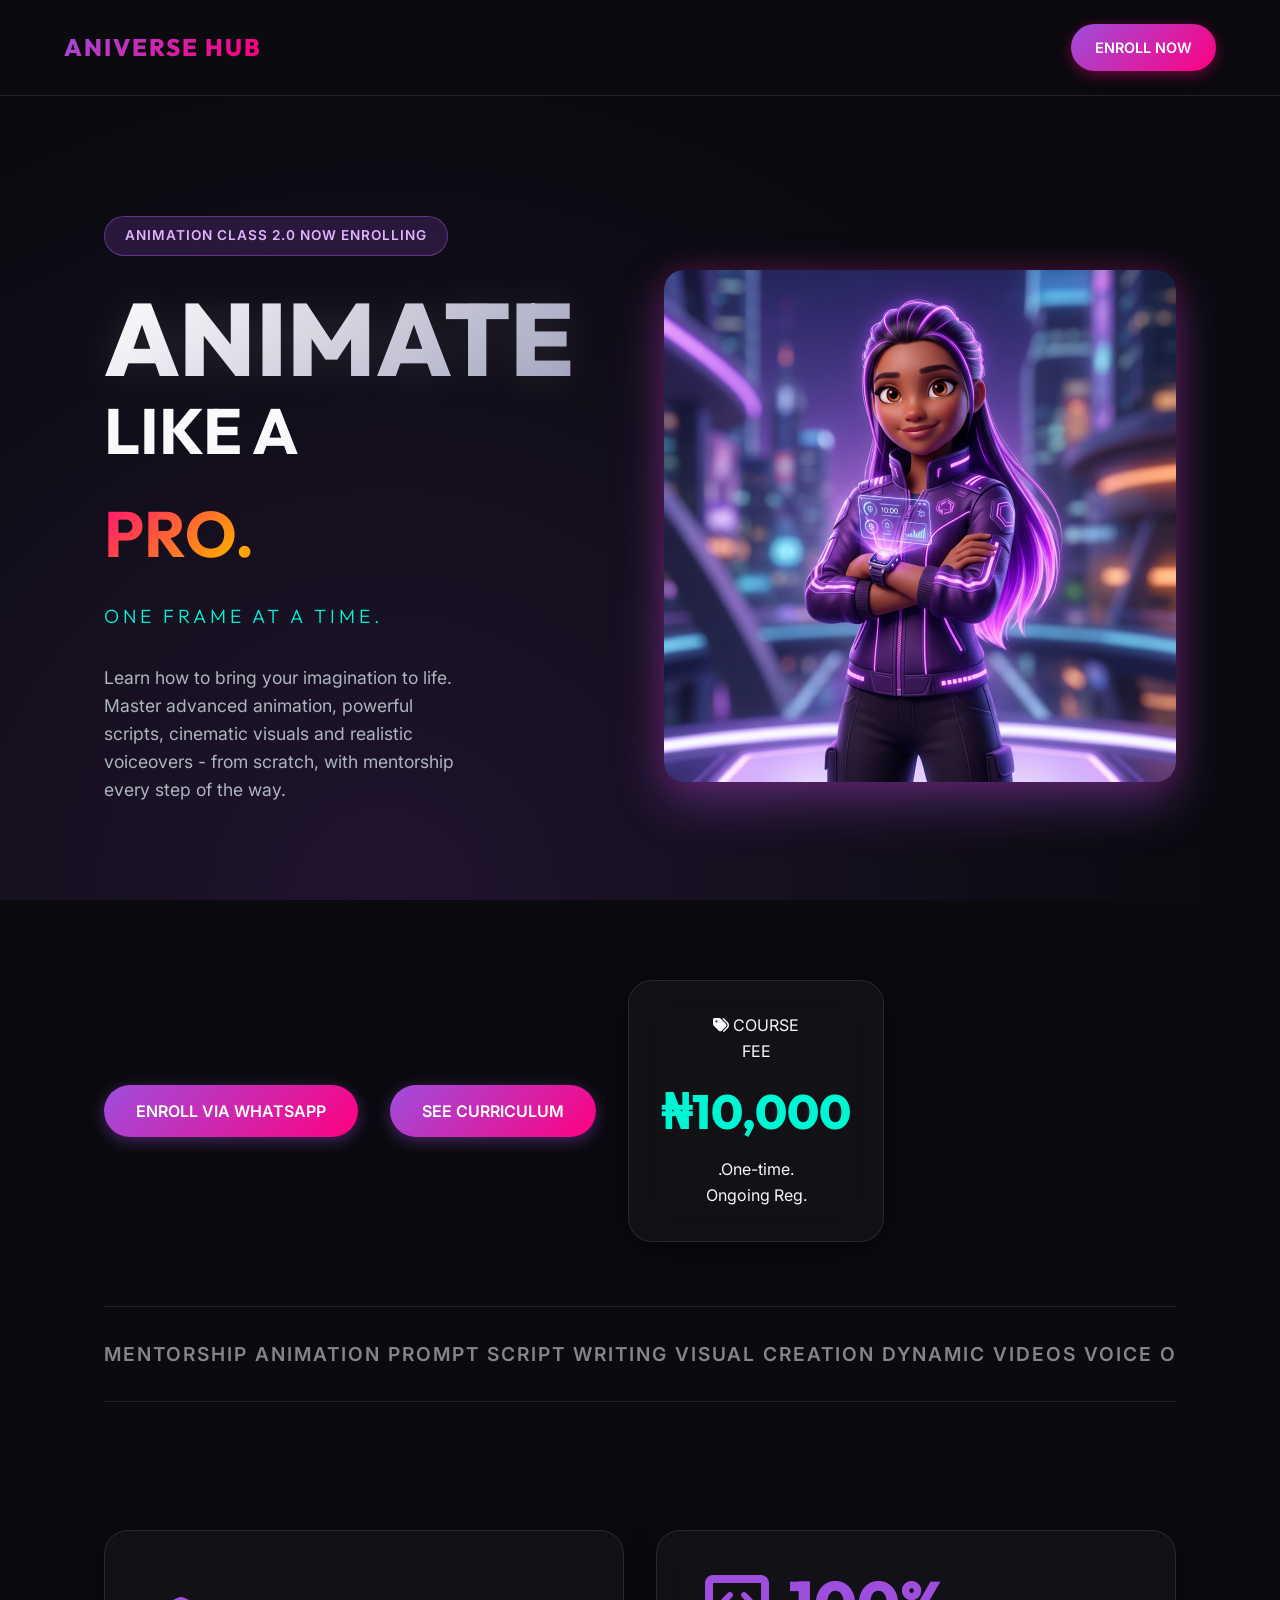
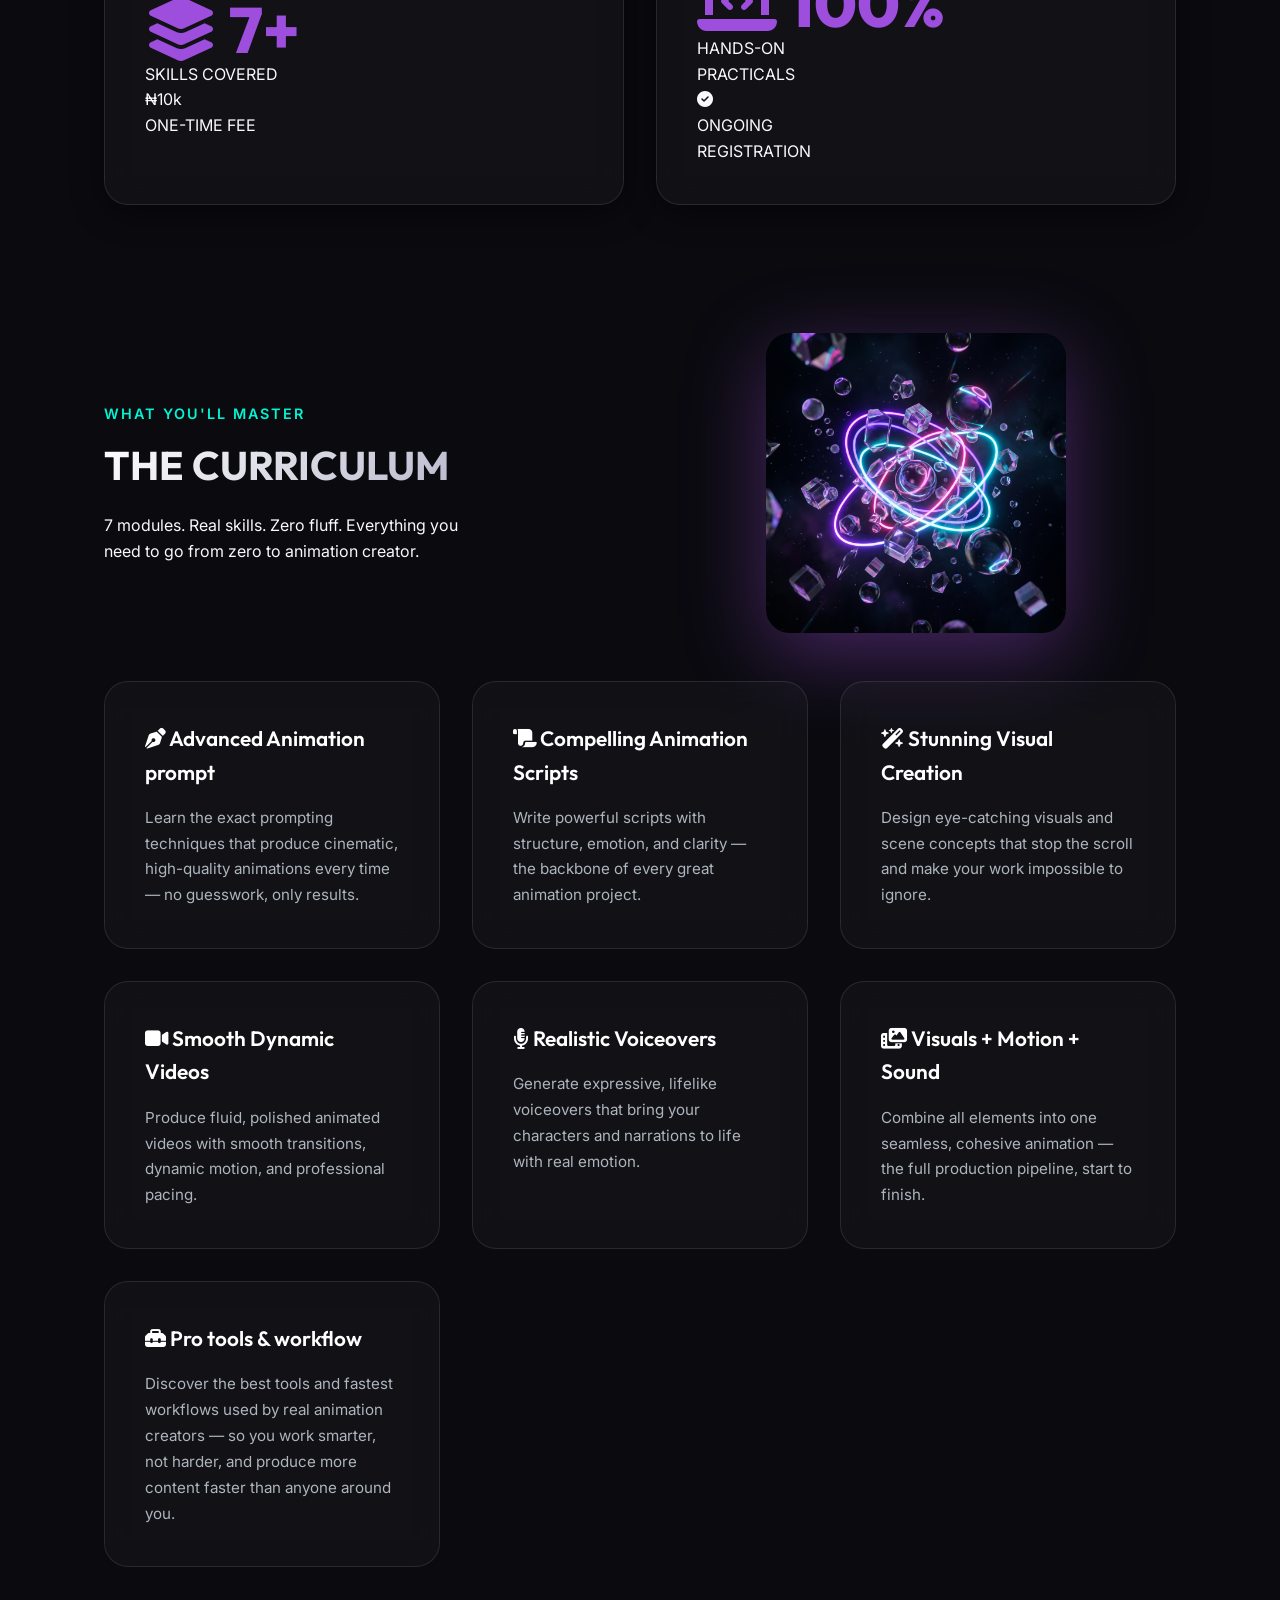
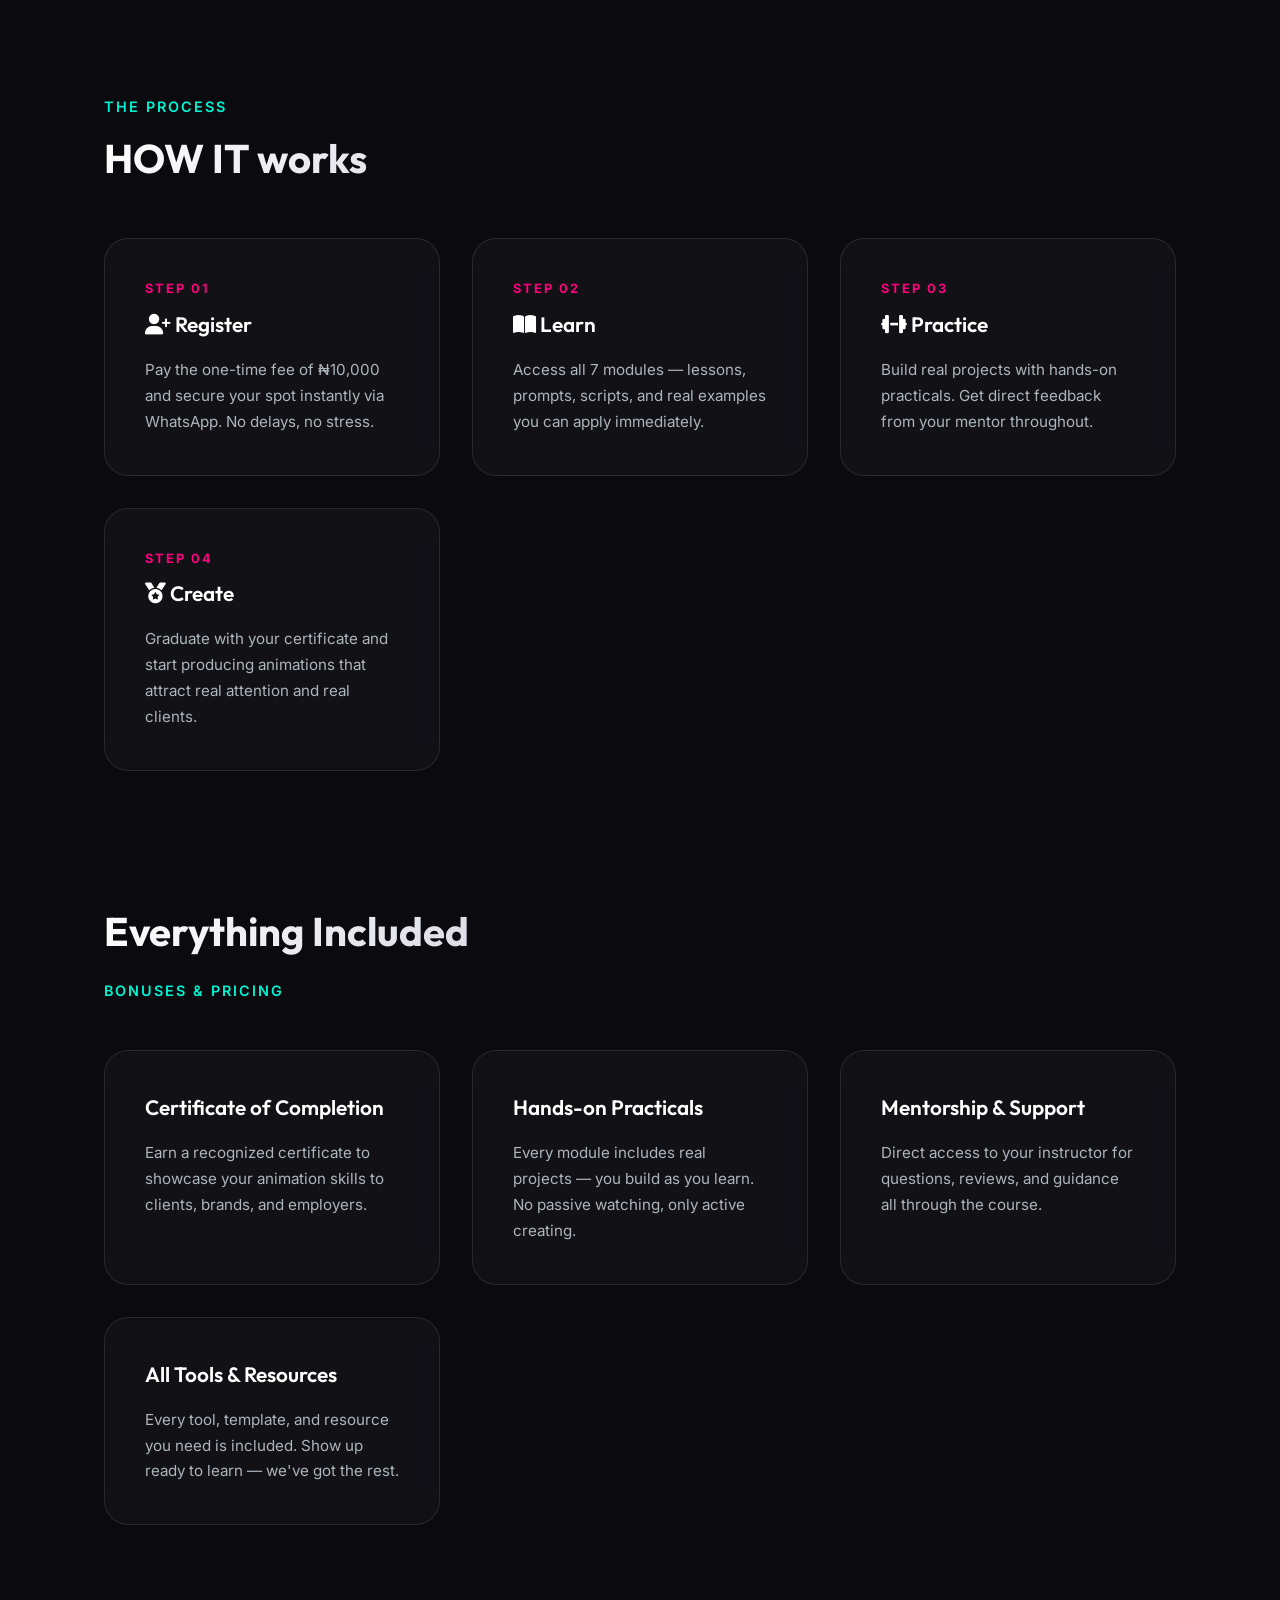
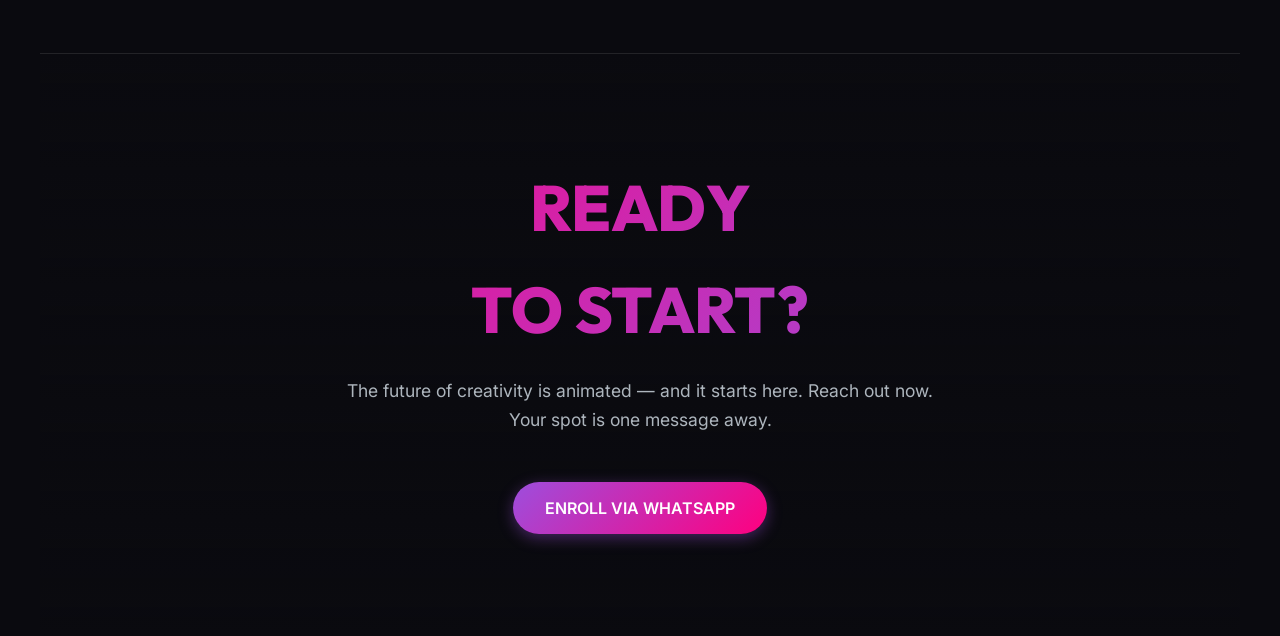
==== index.html @ c6c32e8f "Move files to root for Cloudflare Pages deployment" ====
<!DOCTYPE html>
<html lang="en">
<head>
    <meta charset="UTF-8">
    <meta name="viewport" content="width=device-width, initial-scale=1.0">
    <link rel="stylesheet" href="https://cdnjs.cloudflare.com/ajax/libs/font-awesome/6.4.0/css/all.min.css">
    <link rel="stylesheet" href="style/style.css">
    <title>Aniverse Hub</title>
</head>
<body>

    
    <div class="nav">
        <div class="aniverse-logo">
            <p>ANIVERSE HUB</p>
        </div>
        <div>
            <nav>
                <li class="enrol"><a href="https://wa.me/2348069914896">ENROLL NOW</a></li>
            </nav>
        </div>
    </div>


    <section class="header">
        <div class="header-content">
            <div class="animation-class">
                <p>ANIMATION CLASS 2.0 Now ENROLLING</p>
            </div>
            <div class="animate">
                <p>ANIMATE</p>
            </div>
            <div class="like">
                <p>LIKE A</p>
            </div>
            <div class="pro">
                <p>PRO.</p>
            </div>
            <div class="frame">
                <p>ONE FRAME AT A TIME.</p>
            </div>
            <div class="learn-how">
                <p>Learn how to bring your imagination to life.<br>Master advanced animation, powerful<br> scripts, cinematic visuals and realistic<br> voiceovers -  from scratch, with mentorship<br>every step of the way.</p>
            </div>
        </div>
        <div class="header-image">
            <img src="images/hero.png" alt="Anime Character">
        </div>
    </section>


    <section class="fee">
        <div class="enroll">
            <button><a href="">ENROLL VIA WHATSAPP </a></button>
        </div>
        <div class="curriculum">
            <p>
                <button><a href="">SEE CURRICULUM</a></button>
            </p>
        </div>

        <div class="course-fee">
            <p><i class="fa-solid fa-tags"></i> COURSE<BR>FEE</p>
            <P>₦10,000</P>
            <P>.One-time.<br>Ongoing Reg.</P>
        </div>

        <div class="activities">
            <p>MENTORSHIP     ANIMATION PROMPT     SCRIPT WRITING     VISUAL CREATION     DYNAMIC VIDEOS     VOICE OVERS     MOTION SOUND     CERTIFICATE   </p>
        </div>
    </section>

    <section class="detail-section">
        <div class="details">
            <div class="skills-covered">
                <p class="7+"><i class="fa-solid fa-layer-group"></i> 7+</p>
                <p class="skill-covered">SKILLS COVERED</p>
                <p class="10k-naira">₦10k</p>
                <p class="one-time">ONE-TIME FEE</p>
            </div>
            <div class="deatails2">
                <p class="100%"><i class="fa-solid fa-laptop-code"></i> 100%</p>
                <p>HANDS-ON<br>PRACTICALS</p>
                <p class="ogoing-icon"><i class="fa-solid fa-check-circle"></i></p>
                <p class="registration">ONGOING<br>REGISTRATION</p>
            </div>
        </div>
    </section>

    <section class="what-you">
        <div class="what-header-flex">
            <div>
                <p class="what">WHAT YOU'LL MASTER</p>
                <p class="the-curriculum2">THE CURRICULUM</p>
                <p class="modules"> 7 modules. Real skills. Zero fluff. Everything you<br>need to go from zero to animation creator.</p>
            </div>
            <div class="what-image">
                <img src="images/abstract.png" alt="Abstract 3D Shapes">
            </div>
        </div>

        <div class="detailed-list">
            <div class="01">
                <p class="advanced"><i class="fa-solid fa-pen-nib"></i> Advanced Animation<br>prompt</p>
                <p class="more-details">Learn the exact prompting techniques that produce cinematic, high-quality animations every time — no guesswork, only results.</p>
            </div>

            <div class="02">
                <p class="advanced"><i class="fa-solid fa-scroll"></i> Compelling Animation<br>Scripts</p>
                <p class="more-details">Write powerful scripts with structure, emotion, and clarity — the backbone of every great animation project.</p>
            </div>

            <div class="03">
                <p class="advanced"><i class="fa-solid fa-wand-magic-sparkles"></i> Stunning Visual<br>Creation</p>
                <p class="more-details">Design eye-catching visuals and scene concepts that stop the scroll and make your work impossible to ignore.</p>
            </div>

            <div class="04">
                <p class="advanced"><i class="fa-solid fa-video"></i> Smooth Dynamic<br>Videos</p>
                <p class="more-details">Produce fluid, polished animated videos with smooth transitions, dynamic motion, and professional pacing.</p>
            </div>

            <div class="05">
                <p class="advanced"><i class="fa-solid fa-microphone-lines"></i> Realistic Voiceovers</p>
                <p class="more-details">Generate expressive, lifelike voiceovers that bring your characters and narrations to life with real emotion.</p>
            </div>

            <div class="06">
                <p class="advanced"><i class="fa-solid fa-photo-film"></i> Visuals + Motion +<br>Sound</p>
                <p class="more-details">Combine all elements into one seamless, cohesive animation — the full production pipeline, start to finish.</p>
            </div>

            <div class="07">
                <p class="advanced"><i class="fa-solid fa-toolbox"></i> Pro tools & workflow</p>
                <p class="more-details">Discover the best tools and fastest workflows used by real animation creators — so you work smarter, not harder, and produce more content faster than anyone around you.</p>
            </div>

        </div>
    </section>


    <section class="the-processes">
        <div class="the-process">
            <p>THE PROCESS</p>
            <p>HOW IT <span>works</span></p>
        </div>
        <div class="listing-process">
            <div class="step1">
                <p class="01">STEP 01</p>
                <p class="register"><i class="fa-solid fa-user-plus"></i> Register</p>
                <p>Pay the one-time fee of ₦10,000 and secure your spot instantly via WhatsApp. No delays, no stress.</p>
            </div>

            <div class="step1">
                <p class="02">STEP 02</p>
                <p class="register"><i class="fa-solid fa-book-open"></i> Learn</p>
                <p>Access all 7 modules — lessons, prompts, scripts, and real examples you can apply immediately.</p>
            </div>

            <div class="step1">
                <p class="03">STEP 03</p>
                <p class="register"><i class="fa-solid fa-dumbbell"></i> Practice</p>
                <p>Build real projects with hands-on practicals. Get direct feedback from your mentor throughout.</p>
            </div>

            <div class="step1">
                <p class="04">STEP 04</p>
                <p class="register"><i class="fa-solid fa-medal"></i> Create</p>
                <p>Graduate with your certificate and start producing animations that attract real attention and real clients.</p>
            </div>
        </div>
    </section>

    <section class="bonuses-pricing">
        <div class="everything">
            <p class="inludeed">Everything Included</p>
            <p class="bonus">BONUSES & PRICING</p>
        </div>
        
        <div class="listed-bonus">
            <div class="certificate">
                <p class="cert">Certificate of Completion</p>
                <p class="earn">Earn a recognized certificate to showcase your animation skills to clients, brands, and employers.</p>
            </div>
            <div class="certificate">
                <p class="cert">Hands-on Practicals</p>
                <p class="earn">Every module includes real projects — you build as you learn. No passive watching, only active creating.</p>
            </div>
            <div class="certificate">
                <p class="cert">Mentorship & Support</p>
                <p class="earn">Direct access to your instructor for questions, reviews, and guidance all through the course.</p>
            </div>
            <div class="certificate">
                <p class="cert">All Tools & Resources</p>
                <p class="earn">Every tool, template, and resource you need is included. Show up ready to learn — we've got the rest.</p>
            </div>
        </div>
    </section>

    <section class="footer">
        <p>READY<br>TO START?</p>
        <P>The future of creativity is animated — and it starts here. Reach out now. Your spot is one message away.</P>
        <p><button><a href="https://wa.me/2348069914896">ENROLL VIA WHATSAPP</a></button></p>

    </section>

</body>
</html>
---- style/style.css ----
@import url('https://fonts.googleapis.com/css2?family=Outfit:wght@300;400;600;800&family=Inter:wght@400;500;700&display=swap');

:root {
    --bg-dark: #0a0a0f;
    --bg-card: rgba(255, 255, 255, 0.03);
    --bg-card-hover: rgba(255, 255, 255, 0.08);
    --primary: #9d4edd;
    --secondary: #ff007f;
    --text-main: #f8f9fa;
    --text-muted: #adb5bd;
    --accent: #00f5d4;
    --font-heading: 'Outfit', sans-serif;
    --font-body: 'Inter', sans-serif;
    --glass-border: rgba(255, 255, 255, 0.1);
    --glass-shadow: 0 8px 32px 0 rgba(0, 0, 0, 0.37);
}

* {
    margin: 0;
    padding: 0;
    box-sizing: border-box;
}

/* Animations */
@keyframes fadeIn {
    from { opacity: 0; transform: translateY(30px); }
    to { opacity: 1; transform: translateY(0); }
}

@keyframes textShine {
    to { background-position: 200% center; }
}

@keyframes bgPulse {
    0% { background-position: 0% 50%; }
    50% { background-position: 100% 50%; }
    100% { background-position: 0% 50%; }
}

@keyframes float {
    0%, 100% { transform: translateY(0px); }
    50% { transform: translateY(-15px); }
}

@keyframes floatItems {
    0%, 100% { transform: translateY(0px); }
    50% { transform: translateY(-8px); }
}

@keyframes pulseGlow {
    from { text-shadow: 0 0 10px rgba(157, 78, 221, 0.2), 0 0 20px rgba(157, 78, 221, 0.2); }
    to { text-shadow: 0 0 20px rgba(157, 78, 221, 0.8), 0 0 30px rgba(157, 78, 221, 0.6); }
}

@keyframes marquee {
    0% { transform: translateX(10%); }
    100% { transform: translateX(-100%); }
}

body {
    background-color: var(--bg-dark);
    background-image: 
        radial-gradient(circle at 15% 50%, rgba(157, 78, 221, 0.15), transparent 35%),
        radial-gradient(circle at 85% 30%, rgba(255, 0, 127, 0.15), transparent 35%);
    background-size: 200% 200%;
    animation: bgPulse 15s ease-in-out infinite;
    background-attachment: fixed;
    color: var(--text-main);
    font-family: var(--font-body);
    line-height: 1.6;
    overflow-x: hidden;
}

/* Typography */
h1, h2, h3, .aniverse-logo p, .animate, .like, .pro {
    font-family: var(--font-heading);
}

/* Navbar */
.nav {
    display: flex;
    justify-content: space-between;
    align-items: center;
    padding: 1.5rem 5%;
    background: rgba(10, 10, 15, 0.8);
    backdrop-filter: blur(12px);
    -webkit-backdrop-filter: blur(12px);
    border-bottom: 1px solid var(--glass-border);
    position: sticky;
    top: 0;
    z-index: 1000;
}

.aniverse-logo p {
    font-weight: 800;
    font-size: 1.5rem;
    letter-spacing: 2px;
    background: linear-gradient(135deg, var(--primary), var(--secondary), var(--primary));
    background-size: 200% auto;
    -webkit-background-clip: text;
    -webkit-text-fill-color: transparent;
    text-transform: uppercase;
    animation: textShine 4s linear infinite;
}

ul, li {
    list-style: none;
}

.enrol a {
    text-decoration: none;
    padding: 0.75rem 1.5rem;
    border-radius: 50px;
    background: linear-gradient(135deg, var(--primary), var(--secondary));
    color: white;
    font-weight: 600;
    font-size: 0.9rem;
    transition: all 0.3s ease;
    box-shadow: 0 4px 15px rgba(255, 0, 127, 0.4);
    display: inline-block;
}

.enrol a:hover {
    transform: translateY(-2px) scale(1.05);
    box-shadow: 0 6px 20px rgba(255, 0, 127, 0.8);
    filter: brightness(1.2);
}

/* Header / Hero Section */
.header {
    padding: 120px 5% 80px;
    max-width: 1200px;
    margin: 0 auto;
    position: relative;
    animation: fadeIn 1.2s cubic-bezier(0.2, 0.8, 0.2, 1) forwards;
    display: flex;
    align-items: center;
    justify-content: space-between;
    gap: 3rem;
    flex-wrap: wrap;
}

.header-content {
    flex: 1;
    min-width: 300px;
}

.header-image {
    flex: 1;
    display: flex;
    justify-content: center;
    align-items: center;
    min-width: 300px;
}

.header-image img {
    max-width: 100%;
    border-radius: 20px;
    box-shadow: 0 20px 50px rgba(157, 78, 221, 0.4), 0 0 30px rgba(255, 0, 127, 0.2);
    animation: floatItems 6s ease-in-out infinite;
    object-fit: cover;
}

.animation-class p {
    display: inline-block;
    background: rgba(157, 78, 221, 0.2);
    border: 1px solid rgba(157, 78, 221, 0.5);
    padding: 0.5rem 1.25rem;
    border-radius: 50px;
    font-size: 0.85rem;
    font-weight: 600;
    letter-spacing: 1px;
    color: #e0b3ff;
    margin-bottom: 2rem;
    text-transform: uppercase;
    backdrop-filter: blur(4px);
    animation: floatItems 4s ease-in-out infinite alternate;
}

.animate p {
    font-size: clamp(4rem, 8vw, 7rem);
    font-weight: 800;
    line-height: 1;
    background: linear-gradient(135deg, #fff, #a2a2bd, #fff);
    background-size: 200% auto;
    -webkit-background-clip: text;
    -webkit-text-fill-color: transparent;
    text-shadow: 0 0 40px rgba(255,255,255,0.1);
    margin-bottom: -10px;
    animation: textShine 5s linear infinite;
}

.like p, .pro p {
    font-size: clamp(2.5rem, 5vw, 4rem);
    font-weight: 700;
    color: var(--text-main);
}

.pro p {
    background: linear-gradient(135deg, var(--secondary), #ffaa00, var(--secondary));
    background-size: 200% auto;
    -webkit-background-clip: text;
    -webkit-text-fill-color: transparent;
    display: inline-block;
    animation: textShine 4s linear infinite reverse;
}

.frame p {
    font-family: var(--font-heading);
    font-size: 1.2rem;
    font-weight: 300;
    letter-spacing: 4px;
    color: var(--accent);
    margin-top: 1rem;
    margin-bottom: 2rem;
    text-transform: uppercase;
}

.learn-how p {
    font-size: 1.1rem;
    color: var(--text-muted);
    max-width: 600px;
    margin-bottom: 2rem;
}

/* Global Buttons */
button {
    border: none;
    padding: 1rem 2rem;
    border-radius: 50px;
    background: linear-gradient(135deg, var(--primary), var(--secondary));
    color: white;
    font-family: var(--font-body);
    font-weight: 600;
    font-size: 1rem;
    cursor: pointer;
    box-shadow: 0 4px 15px rgba(157, 78, 221, 0.4);
    transition: all 0.3s ease;
    position: relative;
    overflow: hidden;
}

button::before {
    content: '';
    position: absolute;
    top: 0; left: -100%;
    width: 100%; height: 100%;
    background: linear-gradient(90deg, transparent, rgba(255,255,255,0.4), transparent);
    transition: left 0.5s ease;
}

button:hover::before {
    left: 100%;
}

button:hover {
    transform: translateY(-5px) scale(1.02);
    box-shadow: 0 10px 30px rgba(255, 0, 127, 0.6);
}

button a {
    color: white;
    text-decoration: none;
    display: inline-block;
    width: 100%;
    height: 100%;
}

/* Fee Section */
.fee {
    padding: 5% 5%;
    display: flex;
    align-items: center;
    gap: 2rem;
    flex-wrap: wrap;
    max-width: 1200px;
    margin: 0 auto;
}

.course-fee {
    background: var(--bg-card);
    border: 1px solid var(--glass-border);
    padding: 2rem;
    border-radius: 24px;
    backdrop-filter: blur(16px);
    -webkit-backdrop-filter: blur(16px);
    box-shadow: var(--glass-shadow);
    text-align: center;
    min-width: 200px;
    transition: transform 0.3s ease, border-color 0.3s ease;
    animation: floatItems 6s ease-in-out infinite;
}

.course-fee:hover {
    transform: translateY(-8px) scale(1.03);
    border-color: var(--secondary);
    box-shadow: 0 15px 40px rgba(255, 0, 127, 0.2);
}

.course-fee p:nth-child(2) {
    font-size: 3rem;
    font-weight: 800;
    font-family: var(--font-heading);
    color: var(--accent);
    margin: 0.5rem 0;
}

.activities {
    width: 100%;
    overflow: hidden;
    white-space: nowrap;
    padding: 2rem 0;
    margin-top: 2rem;
    border-top: 1px solid var(--glass-border);
    border-bottom: 1px solid var(--glass-border);
}

.activities p {
    display: inline-block;
    font-size: 1.2rem;
    font-weight: 600;
    color: rgba(255,255,255,0.5);
    letter-spacing: 2px;
    animation: marquee 20s linear infinite;
}

/* Details Section */
.detail-section {
    padding: 5% 5%;
    max-width: 1200px;
    margin: 0 auto;
}

.details {
    display: flex;
    gap: 2rem;
    flex-wrap: wrap;
}

.skills-covered, .deatails2 {
    flex: 1;
    min-width: 280px;
    background: var(--bg-card);
    border: 1px solid var(--glass-border);
    padding: 2.5rem;
    border-radius: 24px;
    backdrop-filter: blur(16px);
    box-shadow: var(--glass-shadow);
    display: flex;
    flex-direction: column;
    justify-content: center;
    transition: all 0.4s cubic-bezier(0.175, 0.885, 0.32, 1.275);
    animation: float 6s ease-in-out infinite;
}

.deatails2 {
    animation-delay: -3s; /* Make them float out of sync */
}

.skills-covered:hover, .deatails2:hover {
    background: var(--bg-card-hover);
    transform: translateY(-10px) scale(1.02);
    border-color: rgba(157, 78, 221, 0.4);
    box-shadow: 0 20px 40px rgba(0,0,0,0.5);
}

.skills-covered p:nth-child(1), .deatails2 p:nth-child(1) {
    font-size: 4rem;
    font-weight: 800;
    font-family: var(--font-heading);
    color: var(--primary);
    line-height: 1;
    animation: pulseGlow 2.5s ease-in-out infinite alternate;
}

/* Common Section Styles */
section {
    padding: 5% 5%;
    max-width: 1200px;
    margin: 0 auto;
}

.what-header-flex {
    display: flex;
    align-items: center;
    justify-content: space-between;
    gap: 2rem;
    flex-wrap: wrap;
}

.what-header-flex > div:first-child {
    flex: 1;
    min-width: 300px;
}

.what-image {
    flex: 1;
    display: flex;
    justify-content: center;
    align-items: center;
}

.what-image img {
    max-width: 300px;
    width: 100%;
    border-radius: 24px;
    animation: floatItems 8s ease-in-out infinite alternate-reverse;
    filter: drop-shadow(0 20px 40px rgba(157, 78, 221, 0.4));
    object-fit: cover;
}

.what, .bonus, .the-process p:first-child {
    color: var(--accent);
    font-weight: 600;
    letter-spacing: 2px;
    text-transform: uppercase;
    font-size: 0.9rem;
    margin-bottom: 0.5rem;
}

.the-curriculum2, .the-process p:nth-child(2), .everything p:nth-child(1) {
    font-size: 2.5rem;
    font-family: var(--font-heading);
    font-weight: 700;
    margin-bottom: 1rem;
    background: linear-gradient(135deg, #fff, #a2a2bd, #fff);
    background-size: 200% auto;
    -webkit-background-clip: text;
    -webkit-text-fill-color: transparent;
    animation: textShine 5s linear infinite;
}

/* Grids (Curriculum, Process, Bonuses) */
.detailed-list, .listing-process, .listed-bonus {
    display: grid;
    grid-template-columns: repeat(auto-fit, minmax(280px, 1fr));
    gap: 2rem;
    margin-top: 3rem;
}

.detailed-list > div, .step1, .certificate {
    background: var(--bg-card);
    border: 1px solid var(--glass-border);
    padding: 2.5rem;
    border-radius: 24px;
    backdrop-filter: blur(16px);
    transition: all 0.4s cubic-bezier(0.175, 0.885, 0.32, 1.275);
    position: relative;
    overflow: hidden;
}

/* Subtle staggered float for grid items */
.detailed-list > div:nth-child(odd), .step1:nth-child(odd), .certificate:nth-child(odd) {
    animation: floatItems 7s ease-in-out infinite alternate;
}
.detailed-list > div:nth-child(even), .step1:nth-child(even), .certificate:nth-child(even) {
    animation: floatItems 8s ease-in-out infinite alternate-reverse;
}

.detailed-list > div::before, .step1::before, .certificate::before {
    content: '';
    position: absolute;
    top: 0; left: 0;
    width: 100%; height: 4px;
    background: linear-gradient(90deg, var(--primary), var(--secondary));
    transform: scaleX(0);
    transform-origin: left;
    transition: transform 0.4s ease;
}

.detailed-list > div:hover::before, .step1:hover::before, .certificate:hover::before {
    transform: scaleX(1);
}

.detailed-list > div:hover, .step1:hover, .certificate:hover {
    transform: translateY(-15px);
    background: var(--bg-card-hover);
    box-shadow: 0 20px 40px rgba(0,0,0,0.5), 0 0 15px rgba(255, 0, 127, 0.1);
    border-color: rgba(255, 255, 255, 0.2);
}

.advanced, .register, .cert {
    font-size: 1.3rem;
    font-family: var(--font-heading);
    font-weight: 600;
    color: #fff;
    margin-bottom: 1rem;
}

.more-details, .step1 p:last-child, .earn {
    color: var(--text-muted);
    font-size: 0.95rem;
    line-height: 1.7;
}

/* Step specific styling */
.step1 p:first-child {
    font-size: 0.8rem;
    color: var(--secondary);
    font-weight: 700;
    letter-spacing: 2px;
    margin-bottom: 0.5rem;
}

/* Footer */
.footer {
    text-align: center;
    padding: 8% 5%;
    margin-top: 5%;
    background: linear-gradient(to top, rgba(10, 10, 15, 1), rgba(10, 10, 15, 0));
    border-top: 1px solid var(--glass-border);
}

.footer p:first-child {
    font-size: clamp(2.5rem, 5vw, 4rem);
    font-family: var(--font-heading);
    font-weight: 800;
    margin-bottom: 1rem;
    background: linear-gradient(135deg, var(--secondary), var(--primary), var(--secondary));
    background-size: 200% auto;
    -webkit-background-clip: text;
    -webkit-text-fill-color: transparent;
    animation: textShine 4s linear infinite;
}

.footer p:nth-child(2) {
    color: var(--text-muted);
    max-width: 600px;
    margin: 0 auto 3rem;
    font-size: 1.1rem;
}

/* Responsive tweaks */
@media (max-width: 768px) {
    /* Layout & Alignment */
    section { padding: 12% 5%; }
    .header { padding-top: 80px; text-align: center; flex-direction: column; gap: 2rem; }
    .header-content { display: flex; flex-direction: column; align-items: center; }
    .header-image img { max-width: 100%; border-radius: 16px; }
    .nav { padding: 1.5rem 5%; flex-direction: column; gap: 1rem; text-align: center; }
    .fee { justify-content: center; text-align: center; gap: 1.5rem; flex-direction: column; }
    .course-fee { width: 100%; min-width: unset; }
    .what-header-flex { flex-direction: column; text-align: center; gap: 2rem; }
    .details { flex-direction: column; gap: 1.5rem; width: 100%; }
    
    /* Grids to single column */
    .detailed-list, .listing-process, .listed-bonus {
        grid-template-columns: 1fr;
        gap: 1.5rem;
        margin-top: 2rem;
    }

    /* Padding adjustments for cards */
    .detailed-list > div, .step1, .certificate, .skills-covered, .deatails2 {
        padding: 1.5rem;
    }

    /* Typography scaling */
    .animate p { font-size: clamp(2.5rem, 12vw, 3.5rem); }
    .like p, .pro p { font-size: 2rem; }
    .animation-class p { font-size: 0.75rem; margin-bottom: 1.5rem; }
    .the-curriculum2, .the-process p:nth-child(2), .everything p:nth-child(1) { font-size: 2rem; }
    .skills-covered p:nth-child(1), .deatails2 p:nth-child(1) { font-size: 2.5rem; }
    .footer p:first-child { font-size: 2rem; }
    .advanced, .register, .cert { font-size: 1.1rem; }
    .more-details, .step1 p:last-child, .earn { font-size: 0.9rem; }
    
    /* Buttons */
    button { width: 100%; max-width: 320px; padding: 1rem; }
    .enroll, .curriculum { width: 100%; display: flex; justify-content: center; }
}
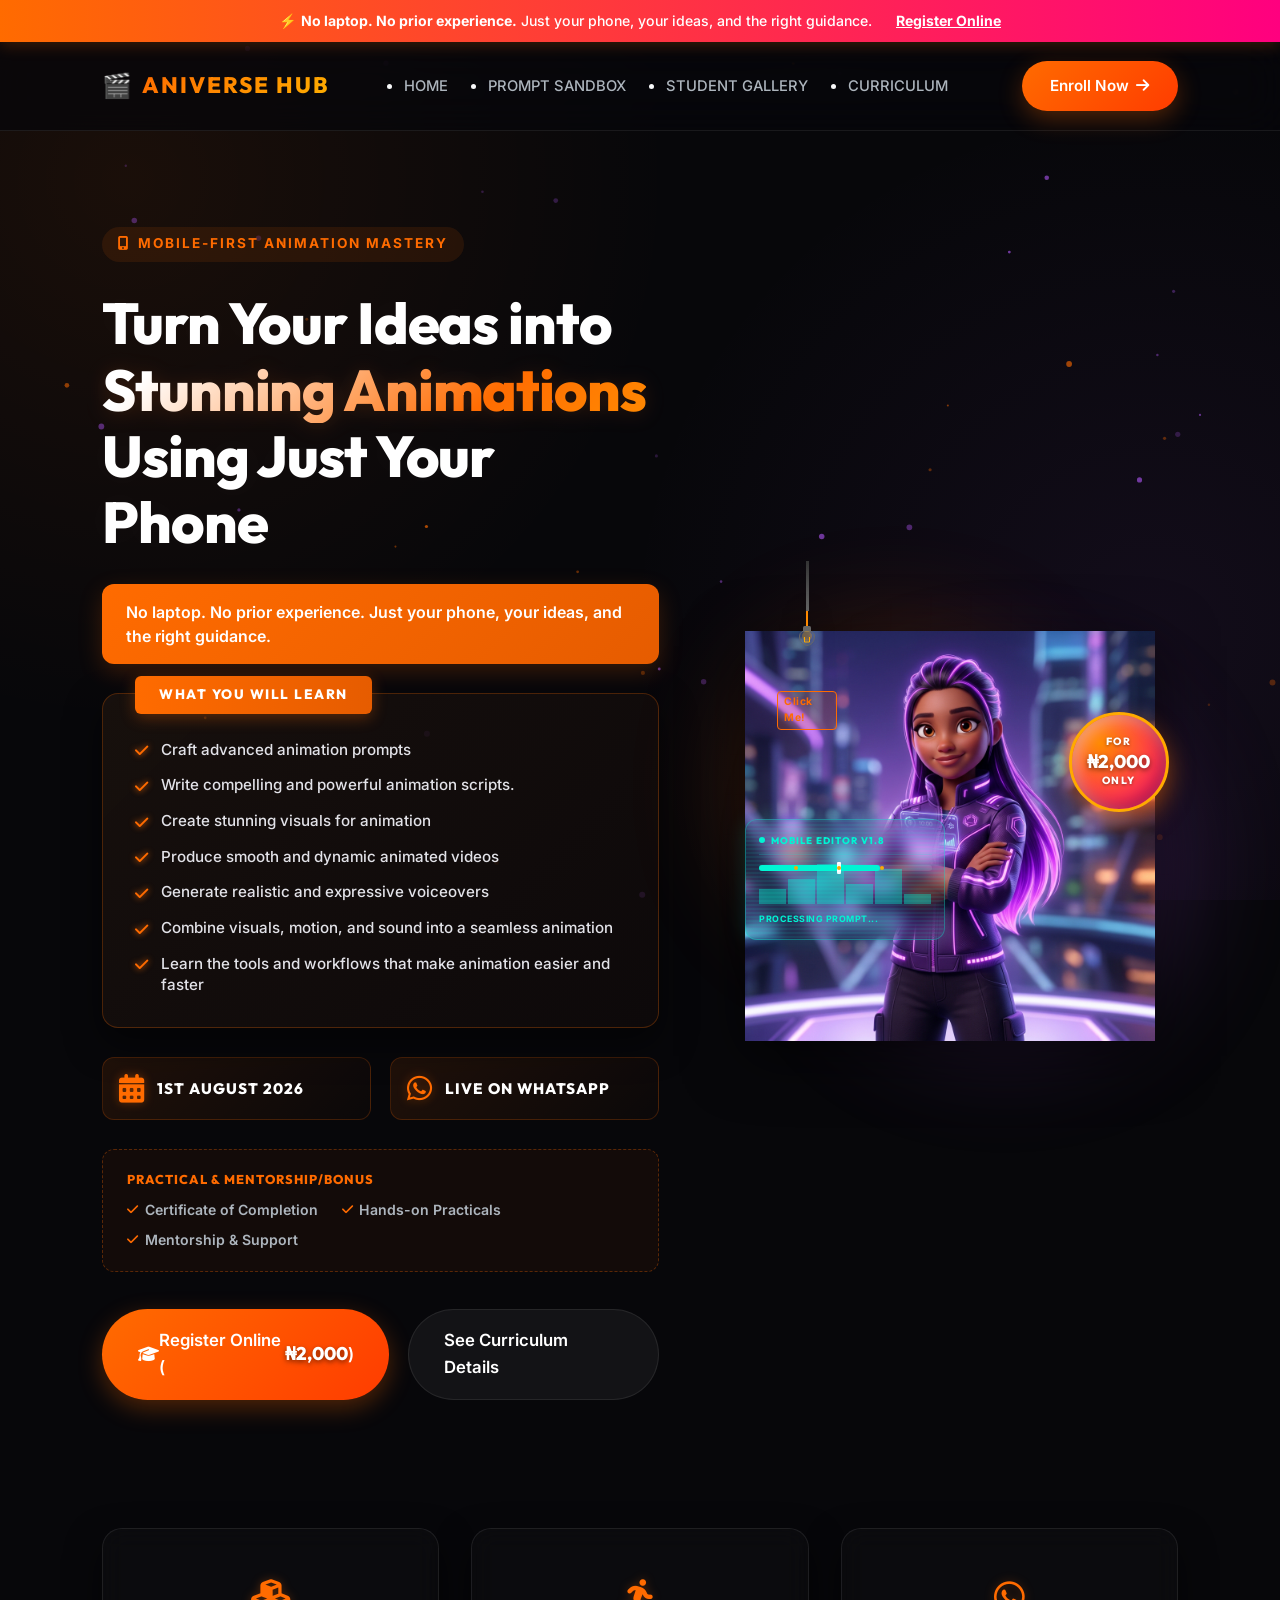
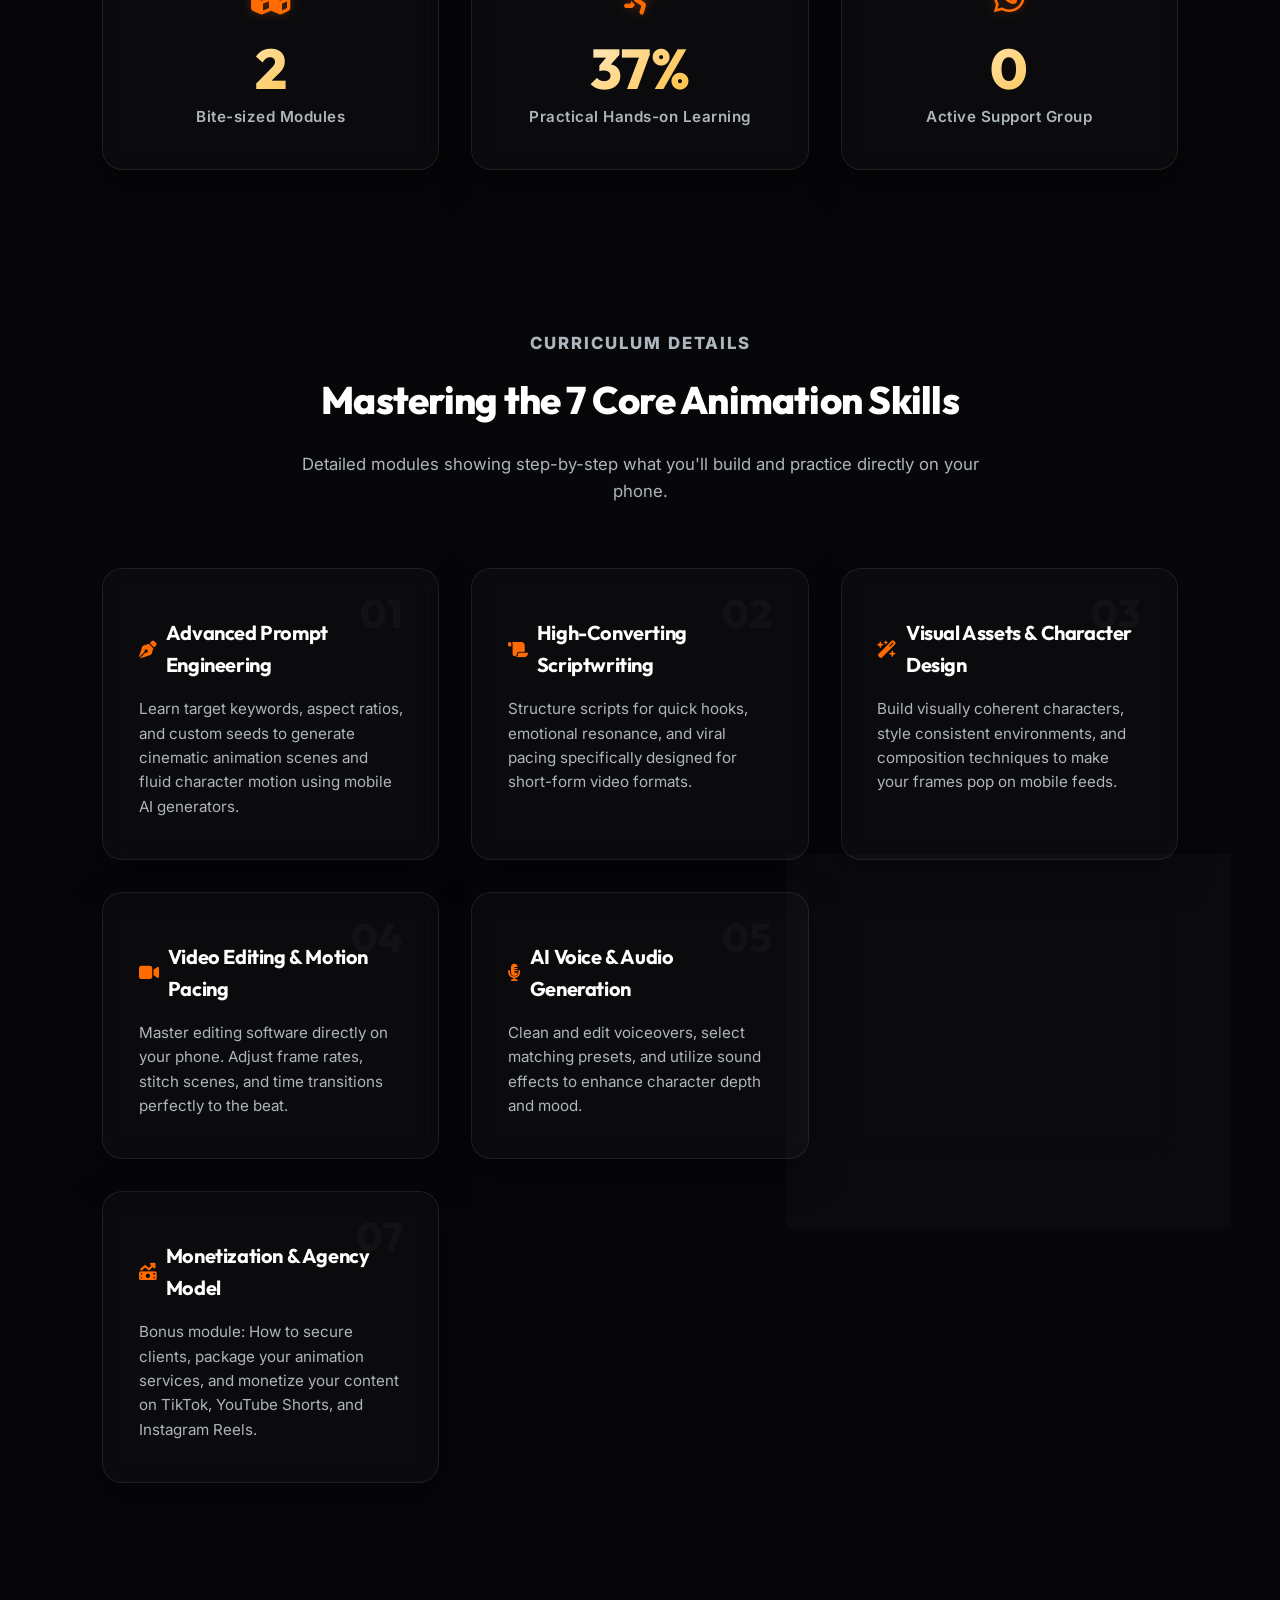
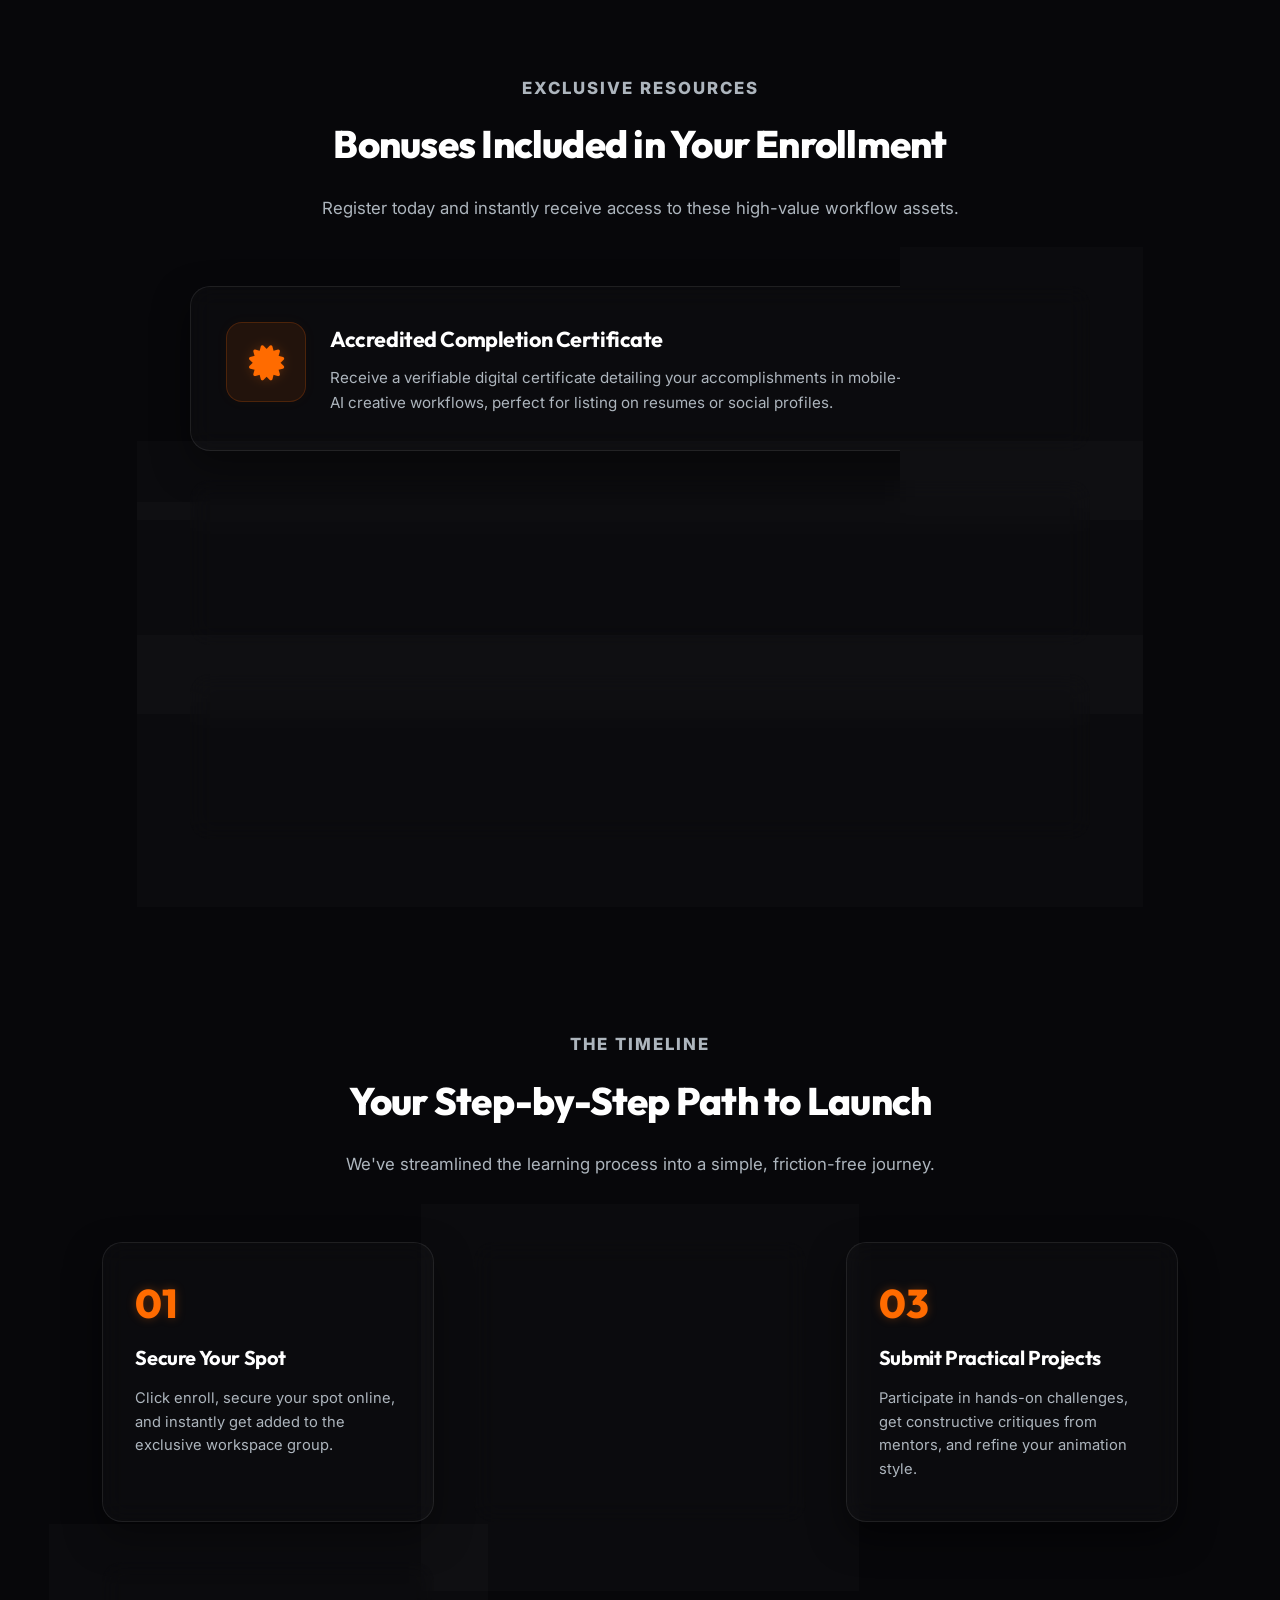
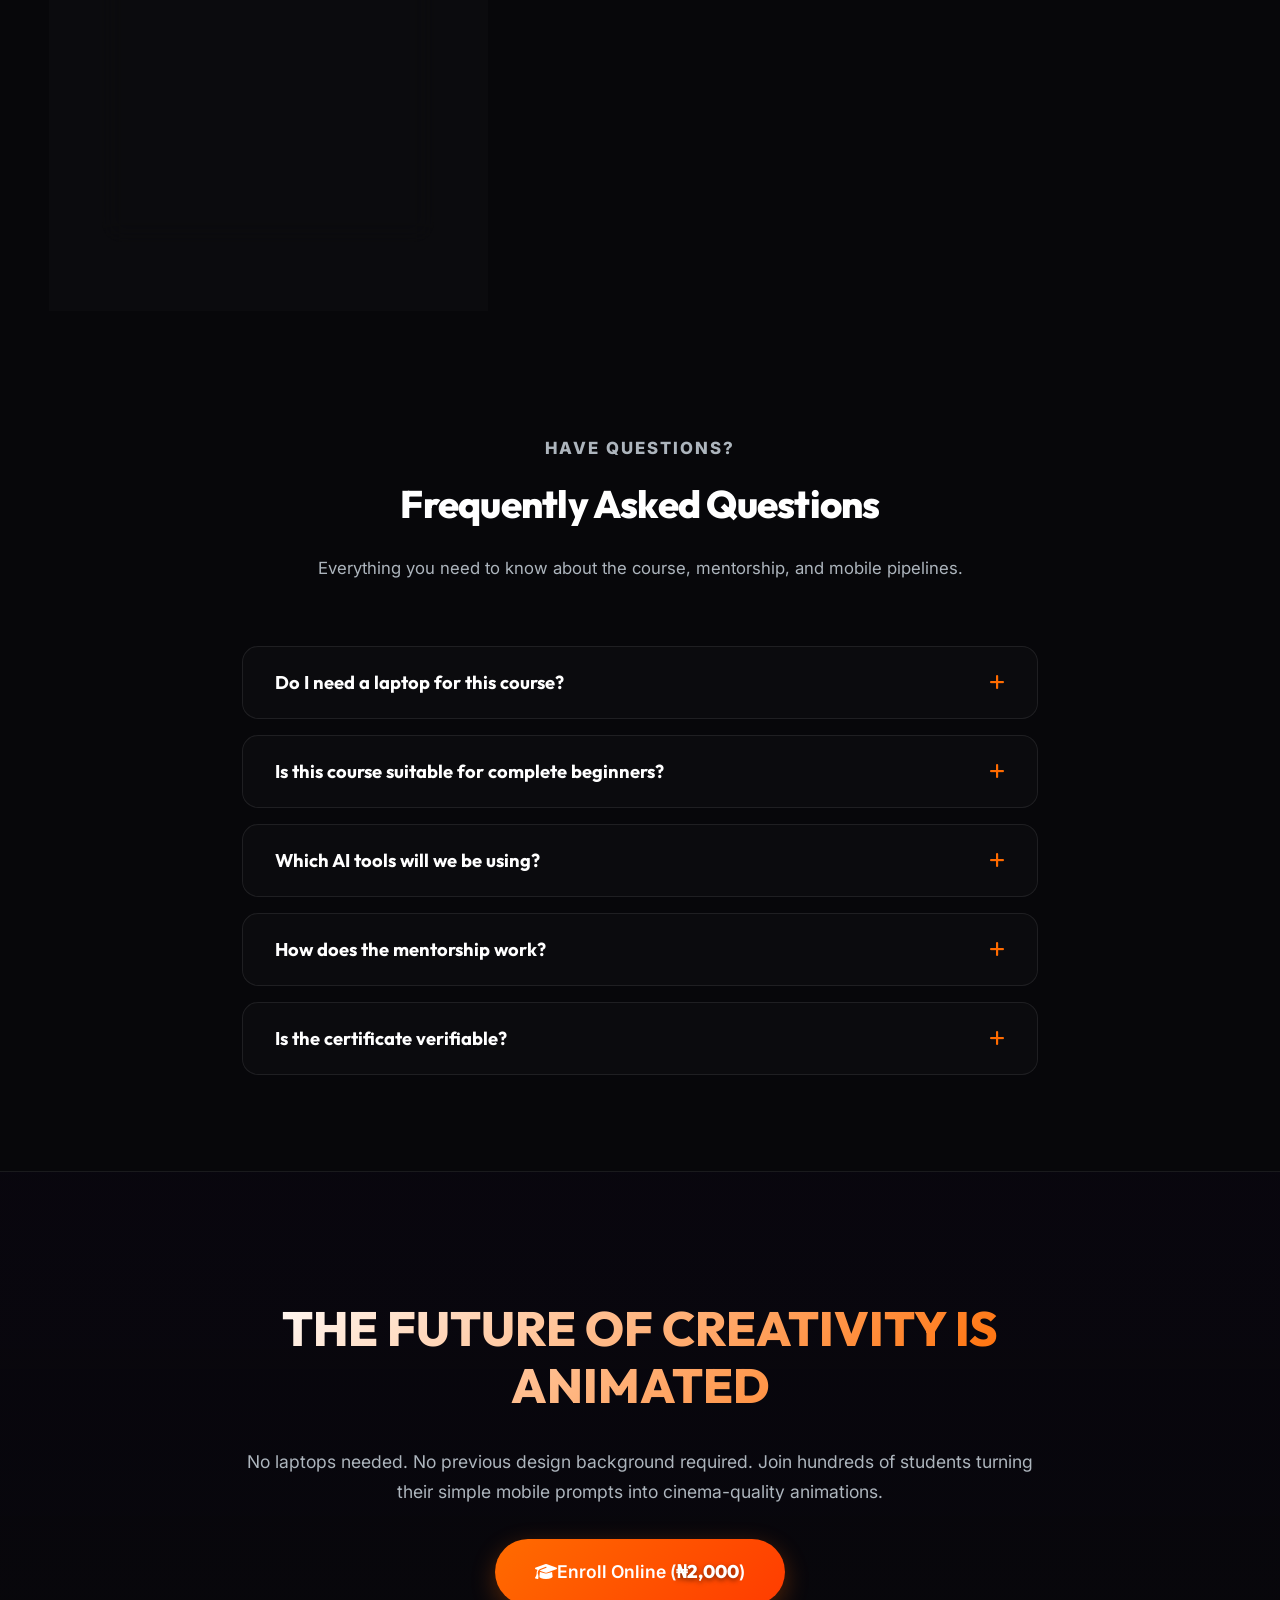
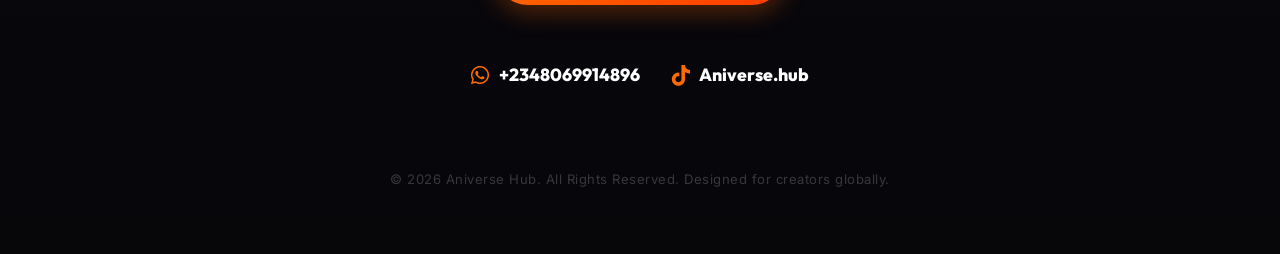
==== commit ea4adce5: "Upgrade landing page with interactive prompt sandbox, video gallery, luma registration, and audio en" ====
--- a/index.html
+++ b/index.html
@@ -3,206 +3,637 @@
 <head>
     <meta charset="UTF-8">
     <meta name="viewport" content="width=device-width, initial-scale=1.0">
+    <meta name="description" content="Turn your ideas into stunning phone animations with mentorship, prompts, scripts, sound, and WhatsApp support.">
     <link rel="stylesheet" href="https://cdnjs.cloudflare.com/ajax/libs/font-awesome/6.4.0/css/all.min.css">
     <link rel="stylesheet" href="style/style.css">
-    <title>Aniverse Hub</title>
+    <title>Aniverse Hub - Mobile Animation Course</title>
 </head>
 <body>
-
-    
-    <div class="nav">
+    <!-- Background Particles Canvas for Glow/Power Mode -->
+    <canvas id="particleCanvas"></canvas>
+
+    <!-- Top Banner -->
+    <div class="top-banner">
+        <p>⚡ <strong>No laptop. No prior experience.</strong> Just your phone, your ideas, and the right guidance.</p>
+        <a class="banner-link" href="http://luma.com/f4995q19" target="_blank">Register Online</a>
+    </div>
+
+    <!-- Navigation -->
+    <header class="nav" aria-label="Primary navigation">
         <div class="aniverse-logo">
+            <span class="logo-icon">🎬</span>
             <p>ANIVERSE HUB</p>
         </div>
-        <div>
-            <nav>
-                <li class="enrol"><a href="https://wa.me/2348069914896">ENROLL NOW</a></li>
-            </nav>
-        </div>
-    </div>
-
-
-    <section class="header">
-        <div class="header-content">
-            <div class="animation-class">
-                <p>ANIMATION CLASS 2.0 Now ENROLLING</p>
-            </div>
-            <div class="animate">
-                <p>ANIMATE</p>
-            </div>
-            <div class="like">
-                <p>LIKE A</p>
-            </div>
-            <div class="pro">
-                <p>PRO.</p>
-            </div>
-            <div class="frame">
-                <p>ONE FRAME AT A TIME.</p>
-            </div>
-            <div class="learn-how">
-                <p>Learn how to bring your imagination to life.<br>Master advanced animation, powerful<br> scripts, cinematic visuals and realistic<br> voiceovers -  from scratch, with mentorship<br>every step of the way.</p>
-            </div>
-        </div>
-        <div class="header-image">
-            <img src="images/hero.png" alt="Anime Character">
-        </div>
-    </section>
-
-
-    <section class="fee">
-        <div class="enroll">
-            <button><a href="">ENROLL VIA WHATSAPP </a></button>
-        </div>
-        <div class="curriculum">
-            <p>
-                <button><a href="">SEE CURRICULUM</a></button>
-            </p>
-        </div>
-
-        <div class="course-fee">
-            <p><i class="fa-solid fa-tags"></i> COURSE<BR>FEE</p>
-            <P>₦10,000</P>
-            <P>.One-time.<br>Ongoing Reg.</P>
-        </div>
-
-        <div class="activities">
-            <p>MENTORSHIP     ANIMATION PROMPT     SCRIPT WRITING     VISUAL CREATION     DYNAMIC VIDEOS     VOICE OVERS     MOTION SOUND     CERTIFICATE   </p>
-        </div>
-    </section>
-
-    <section class="detail-section">
-        <div class="details">
-            <div class="skills-covered">
-                <p class="7+"><i class="fa-solid fa-layer-group"></i> 7+</p>
-                <p class="skill-covered">SKILLS COVERED</p>
-                <p class="10k-naira">₦10k</p>
-                <p class="one-time">ONE-TIME FEE</p>
-            </div>
-            <div class="deatails2">
-                <p class="100%"><i class="fa-solid fa-laptop-code"></i> 100%</p>
-                <p>HANDS-ON<br>PRACTICALS</p>
-                <p class="ogoing-icon"><i class="fa-solid fa-check-circle"></i></p>
-                <p class="registration">ONGOING<br>REGISTRATION</p>
-            </div>
-        </div>
-    </section>
-
-    <section class="what-you">
-        <div class="what-header-flex">
-            <div>
-                <p class="what">WHAT YOU'LL MASTER</p>
-                <p class="the-curriculum2">THE CURRICULUM</p>
-                <p class="modules"> 7 modules. Real skills. Zero fluff. Everything you<br>need to go from zero to animation creator.</p>
-            </div>
-            <div class="what-image">
-                <img src="images/abstract.png" alt="Abstract 3D Shapes">
-            </div>
-        </div>
-
-        <div class="detailed-list">
-            <div class="01">
-                <p class="advanced"><i class="fa-solid fa-pen-nib"></i> Advanced Animation<br>prompt</p>
-                <p class="more-details">Learn the exact prompting techniques that produce cinematic, high-quality animations every time — no guesswork, only results.</p>
-            </div>
-
-            <div class="02">
-                <p class="advanced"><i class="fa-solid fa-scroll"></i> Compelling Animation<br>Scripts</p>
-                <p class="more-details">Write powerful scripts with structure, emotion, and clarity — the backbone of every great animation project.</p>
-            </div>
-
-            <div class="03">
-                <p class="advanced"><i class="fa-solid fa-wand-magic-sparkles"></i> Stunning Visual<br>Creation</p>
-                <p class="more-details">Design eye-catching visuals and scene concepts that stop the scroll and make your work impossible to ignore.</p>
-            </div>
-
-            <div class="04">
-                <p class="advanced"><i class="fa-solid fa-video"></i> Smooth Dynamic<br>Videos</p>
-                <p class="more-details">Produce fluid, polished animated videos with smooth transitions, dynamic motion, and professional pacing.</p>
-            </div>
-
-            <div class="05">
-                <p class="advanced"><i class="fa-solid fa-microphone-lines"></i> Realistic Voiceovers</p>
-                <p class="more-details">Generate expressive, lifelike voiceovers that bring your characters and narrations to life with real emotion.</p>
-            </div>
-
-            <div class="06">
-                <p class="advanced"><i class="fa-solid fa-photo-film"></i> Visuals + Motion +<br>Sound</p>
-                <p class="more-details">Combine all elements into one seamless, cohesive animation — the full production pipeline, start to finish.</p>
-            </div>
-
-            <div class="07">
-                <p class="advanced"><i class="fa-solid fa-toolbox"></i> Pro tools & workflow</p>
-                <p class="more-details">Discover the best tools and fastest workflows used by real animation creators — so you work smarter, not harder, and produce more content faster than anyone around you.</p>
-            </div>
-
-        </div>
-    </section>
-
-
-    <section class="the-processes">
-        <div class="the-process">
-            <p>THE PROCESS</p>
-            <p>HOW IT <span>works</span></p>
-        </div>
-        <div class="listing-process">
-            <div class="step1">
-                <p class="01">STEP 01</p>
-                <p class="register"><i class="fa-solid fa-user-plus"></i> Register</p>
-                <p>Pay the one-time fee of ₦10,000 and secure your spot instantly via WhatsApp. No delays, no stress.</p>
-            </div>
-
-            <div class="step1">
-                <p class="02">STEP 02</p>
-                <p class="register"><i class="fa-solid fa-book-open"></i> Learn</p>
-                <p>Access all 7 modules — lessons, prompts, scripts, and real examples you can apply immediately.</p>
-            </div>
-
-            <div class="step1">
-                <p class="03">STEP 03</p>
-                <p class="register"><i class="fa-solid fa-dumbbell"></i> Practice</p>
-                <p>Build real projects with hands-on practicals. Get direct feedback from your mentor throughout.</p>
-            </div>
-
-            <div class="step1">
-                <p class="04">STEP 04</p>
-                <p class="register"><i class="fa-solid fa-medal"></i> Create</p>
-                <p>Graduate with your certificate and start producing animations that attract real attention and real clients.</p>
-            </div>
-        </div>
-    </section>
-
-    <section class="bonuses-pricing">
-        <div class="everything">
-            <p class="inludeed">Everything Included</p>
-            <p class="bonus">BONUSES & PRICING</p>
-        </div>
-        
-        <div class="listed-bonus">
-            <div class="certificate">
-                <p class="cert">Certificate of Completion</p>
-                <p class="earn">Earn a recognized certificate to showcase your animation skills to clients, brands, and employers.</p>
-            </div>
-            <div class="certificate">
-                <p class="cert">Hands-on Practicals</p>
-                <p class="earn">Every module includes real projects — you build as you learn. No passive watching, only active creating.</p>
-            </div>
-            <div class="certificate">
-                <p class="cert">Mentorship & Support</p>
-                <p class="earn">Direct access to your instructor for questions, reviews, and guidance all through the course.</p>
-            </div>
-            <div class="certificate">
-                <p class="cert">All Tools & Resources</p>
-                <p class="earn">Every tool, template, and resource you need is included. Show up ready to learn — we've got the rest.</p>
-            </div>
-        </div>
-    </section>
-
-    <section class="footer">
-        <p>READY<br>TO START?</p>
-        <P>The future of creativity is animated — and it starts here. Reach out now. Your spot is one message away.</P>
-        <p><button><a href="https://wa.me/2348069914896">ENROLL VIA WHATSAPP</a></button></p>
-
-    </section>
-
+        <nav>
+            <ul class="nav-list">
+                <li><a href="index.html">HOME</a></li>
+                <li><a href="sandbox.html">PROMPT SANDBOX</a></li>
+                <li><a href="gallery.html">STUDENT GALLERY</a></li>
+                <li><a href="#curriculum">CURRICULUM</a></li>
+            </ul>
+        </nav>
+        <a class="btn btn-primary nav-enroll" href="http://luma.com/f4995q19" target="_blank">
+            <span>Enroll Now</span> <i class="fa-solid fa-arrow-right"></i>
+        </a>
+    </header>
+
+    <main>
+        <!-- Hero Section -->
+        <section class="hero" id="hero">
+            <!-- Left Column: Copy and Flyer Badges -->
+            <div class="hero-copy reveal">
+                <span class="eyebrow"><i class="fa-solid fa-mobile-screen-button"></i> Mobile-First Animation Mastery</span>
+                <h1 class="glow-text">Turn Your Ideas into <br><span class="highlight-text">Stunning Animations</span> <br>Using Just Your Phone</h1>
+                
+                <div class="orange-pill-banner">
+                    <p>No laptop. No prior experience. Just your phone, your ideas, and the right guidance.</p>
+                </div>
+
+                <!-- Flyer What You Will Learn Card -->
+                <div class="flyer-learn-card">
+                    <div class="flyer-card-header">
+                        <h3>WHAT YOU WILL LEARN</h3>
+                    </div>
+                    <ul class="flyer-learn-list">
+                        <li><i class="fa-solid fa-check"></i> <span>Craft advanced animation prompts</span></li>
+                        <li><i class="fa-solid fa-check"></i> <span>Write compelling and powerful animation scripts.</span></li>
+                        <li><i class="fa-solid fa-check"></i> <span>Create stunning visuals for animation</span></li>
+                        <li><i class="fa-solid fa-check"></i> <span>Produce smooth and dynamic animated videos</span></li>
+                        <li><i class="fa-solid fa-check"></i> <span>Generate realistic and expressive voiceovers</span></li>
+                        <li><i class="fa-solid fa-check"></i> <span>Combine visuals, motion, and sound into a seamless animation</span></li>
+                        <li><i class="fa-solid fa-check"></i> <span>Learn the tools and workflows that make animation easier and faster</span></li>
+                    </ul>
+                </div>
+
+                <!-- Flyer Badges -->
+                <div class="flyer-badges">
+                    <div class="badge-item">
+                        <i class="fa-solid fa-calendar-days"></i>
+                        <div>
+                            <span class="badge-title">1ST AUGUST 2026</span>
+                        </div>
+                    </div>
+                    <div class="badge-item">
+                        <i class="fa-brands fa-whatsapp"></i>
+                        <div>
+                            <span class="badge-title">LIVE ON WHATSAPP</span>
+                        </div>
+                    </div>
+                </div>
+
+                <!-- Practical, Mentorship, Bonus Box -->
+                <div class="flyer-bonus-box">
+                    <span class="bonus-box-title">PRACTICAL & MENTORSHIP/BONUS</span>
+                    <ul class="bonus-box-list">
+                        <li><i class="fa-solid fa-check"></i> Certificate of Completion</li>
+                        <li><i class="fa-solid fa-check"></i> Hands-on Practicals</li>
+                        <li><i class="fa-solid fa-check"></i> Mentorship & Support</li>
+                    </ul>
+                </div>
+
+                <div class="hero-actions">
+                    <a class="btn btn-primary btn-large" href="http://luma.com/f4995q19" target="_blank">
+                        <i class="fa-solid fa-graduation-cap"></i> Register Online (<span class="price-value">₦2,000</span>)
+                    </a>
+                    <a class="btn btn-secondary btn-large" href="#curriculum">See Curriculum Details</a>
+                </div>
+            </div>
+
+            <!-- Right Column: 3D Parallax Interactive Scene -->
+            <div class="hero-scene-container reveal">
+                <div class="parallax-stage" id="parallaxStage">
+                    <!-- Layer 1: Glowing Abstract Background -->
+                    <div class="parallax-layer bg-layer" data-depth="0.1">
+                        <div class="glow-circle gc-orange"></div>
+                        <div class="glow-circle gc-purple"></div>
+                        <div class="grid-overlay"></div>
+                    </div>
+
+                    <!-- Layer 2: Hanging Lightbulb (Sways and Toggles Power Mode) -->
+                    <div class="parallax-layer lightbulb-layer" data-depth="0.3">
+                        <div class="hanging-lightbulb" id="lightbulb" title="Click to Toggle Ambient Power Mode!">
+                            <div class="wire"></div>
+                            <svg class="bulb-svg" viewBox="0 0 100 150" xmlns="http://www.w3.org/2000/svg">
+                                <path d="M 50,0 L 50,30" stroke="#ff8a00" stroke-width="4"/>
+                                <rect x="42" y="30" width="16" height="12" rx="3" fill="#666"/>
+                                <path d="M 35,50 C 35,75 65,75 65,50 C 65,35 35,35 35,50 Z" fill="rgba(255,255,255,0.05)" stroke="#666" stroke-width="2" class="bulb-glass"/>
+                                <path d="M 45,52 L 45,62 M 55,52 L 55,62 M 45,62 L 55,62" stroke="#ffaa00" stroke-width="2" fill="none"/>
+                                <circle cx="50" cy="50" r="10" class="bulb-glow-core" fill="#ffaa00"/>
+                            </svg>
+                            <span class="click-me-tip">Click Me!</span>
+                        </div>
+                    </div>
+
+                    <!-- Layer 3: Main Character Portrait -->
+                    <div class="parallax-layer character-layer" data-depth="0.5">
+                        <img src="images/hero.png" alt="Aniverse Hub Mascot" class="main-character-img">
+                    </div>
+
+                    <!-- Layer 4: Interactive Holographic UI Overlay -->
+                    <div class="parallax-layer hologram-layer" data-depth="0.8">
+                        <div class="hologram-card">
+                            <div class="hologram-header">
+                                <div class="holo-dot"></div>
+                                <span class="holo-title">MOBILE EDITOR V1.8</span>
+                            </div>
+                            <div class="hologram-body">
+                                <div class="holo-timeline">
+                                    <div class="holo-bar" style="width: 70%"></div>
+                                    <div class="holo-playhead"></div>
+                                    <div class="holo-keyframes">
+                                        <div class="keyframe" style="left: 20%"></div>
+                                        <div class="keyframe" style="left: 45%"></div>
+                                        <div class="keyframe" style="left: 70%"></div>
+                                    </div>
+                                </div>
+                                <div class="holo-waveform">
+                                    <div class="wave-bar" style="height: 15px"></div>
+                                    <div class="wave-bar" style="height: 25px"></div>
+                                    <div class="wave-bar" style="height: 40px"></div>
+                                    <div class="wave-bar" style="height: 20px"></div>
+                                    <div class="wave-bar" style="height: 35px"></div>
+                                    <div class="wave-bar" style="height: 10px"></div>
+                                </div>
+                            </div>
+                            <div class="holo-status">PROCESSING PROMPT...</div>
+                        </div>
+                    </div>
+
+                    <!-- Layer 5: Price Bubble -->
+                    <div class="parallax-layer price-layer" data-depth="0.9">
+                        <div class="price-bubble-3d">
+                            <span class="price-top">FOR</span>
+                            <span class="price-value">₦2,000</span>
+                            <span class="price-bottom">ONLY</span>
+                        </div>
+                    </div>
+                </div>
+            </div>
+        </section>
+
+        <!-- Stats Section -->
+        <section class="stats reveal">
+            <div class="stats-grid">
+                <div class="stat-card tilt-card">
+                    <div class="stat-icon"><i class="fa-solid fa-cubes"></i></div>
+                    <p class="stat-value" data-target="7">0</p>
+                    <p class="stat-label">Bite-sized Modules</p>
+                </div>
+                <div class="stat-card tilt-card">
+                    <div class="stat-icon"><i class="fa-solid fa-person-running"></i></div>
+                    <p class="stat-value" data-target="100">0%</p>
+                    <p class="stat-label">Practical Hands-on Learning</p>
+                </div>
+                <div class="stat-card tilt-card">
+                    <div class="stat-icon"><i class="fa-brands fa-whatsapp"></i></div>
+                    <p class="stat-value" data-target="1">0</p>
+                    <p class="stat-label">Active Support Group</p>
+                </div>
+            </div>
+        </section>
+
+        <!-- Detailed Curriculum Section -->
+        <section class="curriculum-section reveal" id="curriculum">
+            <div class="section-intro">
+                <p class="section-label">CURRICULUM DETAILS</p>
+                <h2>Mastering the 7 Core Animation Skills</h2>
+                <p>Detailed modules showing step-by-step what you'll build and practice directly on your phone.</p>
+            </div>
+
+            <div class="curriculum-grid">
+                <div class="curriculum-card tilt-card">
+                    <div class="card-num">01</div>
+                    <h3><i class="fa-solid fa-pen-nib"></i> Advanced Prompt Engineering</h3>
+                    <p>Learn target keywords, aspect ratios, and custom seeds to generate cinematic animation scenes and fluid character motion using mobile AI generators.</p>
+                </div>
+                <div class="curriculum-card tilt-card">
+                    <div class="card-num">02</div>
+                    <h3><i class="fa-solid fa-scroll"></i> High-Converting Scriptwriting</h3>
+                    <p>Structure scripts for quick hooks, emotional resonance, and viral pacing specifically designed for short-form video formats.</p>
+                </div>
+                <div class="curriculum-card tilt-card">
+                    <div class="card-num">03</div>
+                    <h3><i class="fa-solid fa-wand-magic-sparkles"></i> Visual Assets & Character Design</h3>
+                    <p>Build visually coherent characters, style consistent environments, and composition techniques to make your frames pop on mobile feeds.</p>
+                </div>
+                <div class="curriculum-card tilt-card">
+                    <div class="card-num">04</div>
+                    <h3><i class="fa-solid fa-video"></i> Video Editing & Motion Pacing</h3>
+                    <p>Master editing software directly on your phone. Adjust frame rates, stitch scenes, and time transitions perfectly to the beat.</p>
+                </div>
+                <div class="curriculum-card tilt-card">
+                    <div class="card-num">05</div>
+                    <h3><i class="fa-solid fa-microphone-lines"></i> AI Voice & Audio Generation</h3>
+                    <p>Clean and edit voiceovers, select matching presets, and utilize sound effects to enhance character depth and mood.</p>
+                </div>
+                <div class="curriculum-card tilt-card">
+                    <div class="card-num">06</div>
+                    <h3><i class="fa-solid fa-cubes"></i> End-to-End Mobile Workflow</h3>
+                    <p>Combine prompt generation, script formatting, rendering, editing, and audio assembly into one smooth and optimized phone pipeline.</p>
+                </div>
+                <div class="curriculum-card tilt-card">
+                    <div class="card-num">07</div>
+                    <h3><i class="fa-solid fa-money-bill-trend-up"></i> Monetization & Agency Model</h3>
+                    <p>Bonus module: How to secure clients, package your animation services, and monetize your content on TikTok, YouTube Shorts, and Instagram Reels.</p>
+                </div>
+            </div>
+        </section>
+
+        <!-- Bonuses & Pricing Section -->
+        <section class="bonuses-section reveal" id="bonuses">
+            <div class="section-intro">
+                <p class="section-label">EXCLUSIVE RESOURCES</p>
+                <h2>Bonuses Included in Your Enrollment</h2>
+                <p>Register today and instantly receive access to these high-value workflow assets.</p>
+            </div>
+
+            <div class="bonuses-grid">
+                <div class="bonus-card-wide tilt-card">
+                    <div class="bonus-icon"><i class="fa-solid fa-certificate"></i></div>
+                    <div class="bonus-info">
+                        <h3>Accredited Completion Certificate</h3>
+                        <p>Receive a verifiable digital certificate detailing your accomplishments in mobile-first animations and AI creative workflows, perfect for listing on resumes or social profiles.</p>
+                    </div>
+                </div>
+
+                <div class="bonus-card-wide tilt-card">
+                    <div class="bonus-icon"><i class="fa-solid fa-headset"></i></div>
+                    <div class="bonus-info">
+                        <h3>Live 1-on-1 Mentorship & Feedback</h3>
+                        <p>Access our private WhatsApp group for daily peer-reviews, direct feedback from lead animators, prompt optimizations, and dedicated Q&A support.</p>
+                    </div>
+                </div>
+
+                <div class="bonus-card-wide tilt-card">
+                    <div class="bonus-icon"><i class="fa-solid fa-gift"></i></div>
+                    <div class="bonus-info">
+                        <h3>Premium Resource & Prompt Vault</h3>
+                        <p>Unlock our exclusive templates, copy-paste prompt formulas, background score recommendations, and high-quality voice presets to build professional results faster.</p>
+                    </div>
+                </div>
+            </div>
+        </section>
+
+        <!-- How It Works Section -->
+        <section class="process-section reveal" id="how-it-works">
+            <div class="section-intro">
+                <p class="section-label">THE TIMELINE</p>
+                <h2>Your Step-by-Step Path to Launch</h2>
+                <p>We've streamlined the learning process into a simple, friction-free journey.</p>
+            </div>
+
+            <div class="process-timeline">
+                <div class="process-step tilt-card">
+                    <span class="step-num">01</span>
+                    <h3>Secure Your Spot</h3>
+                    <p>Click enroll, secure your spot online, and instantly get added to the exclusive workspace group.</p>
+                </div>
+                <div class="process-step tilt-card">
+                    <span class="step-num">02</span>
+                    <h3>Learn & Build Daily</h3>
+                    <p>Go through the 7 practical mobile modules. Learn at your own pace with bite-sized, video-guided tutorials.</p>
+                </div>
+                <div class="process-step tilt-card">
+                    <span class="step-num">03</span>
+                    <h3>Submit Practical Projects</h3>
+                    <p>Participate in hands-on challenges, get constructive critiques from mentors, and refine your animation style.</p>
+                </div>
+                <div class="process-step tilt-card">
+                    <span class="step-num">04</span>
+                    <h3>Graduate & Launch</h3>
+                    <p>Get your completion certificate, launch your portfolio, and confidently offer animation services to brands and businesses.</p>
+                </div>
+            </div>
+        </section>
+
+        <!-- FAQ Section -->
+        <section class="faq-section reveal" id="faq">
+            <div class="section-intro">
+                <p class="section-label">HAVE QUESTIONS?</p>
+                <h2>Frequently Asked Questions</h2>
+                <p>Everything you need to know about the course, mentorship, and mobile pipelines.</p>
+            </div>
+            
+            <div class="faq-container">
+                <div class="faq-item">
+                    <button class="faq-header" aria-expanded="false">
+                        <span class="faq-question">Do I need a laptop for this course?</span>
+                        <span class="faq-toggle-icon"><i class="fa-solid fa-plus"></i></span>
+                    </button>
+                    <div class="faq-body">
+                        <div class="faq-content">
+                            No! This course is specifically designed for mobile creators. You will learn to draft prompts, edit scripts, generate audio, render animations, and assemble the final video—all 100% on your phone (Android or iOS).
+                        </div>
+                    </div>
+                </div>
+
+                <div class="faq-item">
+                    <button class="faq-header" aria-expanded="false">
+                        <span class="faq-question">Is this course suitable for complete beginners?</span>
+                        <span class="faq-toggle-icon"><i class="fa-solid fa-plus"></i></span>
+                    </button>
+                    <div class="faq-body">
+                        <div class="faq-content">
+                            Absolutely! We start from the absolute basics of prompt generation and scriptwriting. You don't need any prior animation, design, or coding experience to get started.
+                        </div>
+                    </div>
+                </div>
+
+                <div class="faq-item">
+                    <button class="faq-header" aria-expanded="false">
+                        <span class="faq-question">Which AI tools will we be using?</span>
+                        <span class="faq-toggle-icon"><i class="fa-solid fa-plus"></i></span>
+                    </button>
+                    <div class="faq-body">
+                        <div class="faq-content">
+                            We will cover free and premium mobile-optimized generators (such as Luma Dream Machine, Runway Gen-3, Kling AI, Midjourney, ElevenLabs, and CapCut) and show you how to leverage their mobile interfaces or web pipelines effectively.
+                        </div>
+                    </div>
+                </div>
+
+                <div class="faq-item">
+                    <button class="faq-header" aria-expanded="false">
+                        <span class="faq-question">How does the mentorship work?</span>
+                        <span class="faq-toggle-icon"><i class="fa-solid fa-plus"></i></span>
+                    </button>
+                    <div class="faq-body">
+                        <div class="faq-content">
+                            Once you register, you are added to our private WhatsApp support group. You can post your weekly practical assignments, ask questions, and get constructive feedback directly from the instructor and peers.
+                        </div>
+                    </div>
+                </div>
+
+                <div class="faq-item">
+                    <button class="faq-header" aria-expanded="false">
+                        <span class="faq-question">Is the certificate verifiable?</span>
+                        <span class="faq-toggle-icon"><i class="fa-solid fa-plus"></i></span>
+                    </button>
+                    <div class="faq-body">
+                        <div class="faq-content">
+                            Yes! Every graduating student receives a digital certificate of completion with a unique ID code that can be shared on LinkedIn, resumes, or portfolios.
+                        </div>
+                    </div>
+                </div>
+            </div>
+        </section>
+
+        <!-- Footer Section -->
+        <section class="footer-cta reveal">
+            <div class="footer-cta-container">
+                <p class="footer-title">THE FUTURE OF CREATIVITY IS ANIMATED</p>
+                <p class="footer-desc">No laptops needed. No previous design background required. Join hundreds of students turning their simple mobile prompts into cinema-quality animations.</p>
+                <a class="btn btn-primary btn-cta" href="http://luma.com/f4995q19" target="_blank">
+                    <i class="fa-solid fa-graduation-cap"></i> Enroll Online (<span class="price-value">₦2,000</span>)
+                </a>
+                
+                <div class="footer-contact-row">
+                    <span><i class="fa-brands fa-whatsapp"></i> +2348069914896</span>
+                    <span><i class="fa-brands fa-tiktok"></i> Aniverse.hub</span>
+                </div>
+                
+                <p class="copyright">&copy; 2026 Aniverse Hub. All Rights Reserved. Designed for creators globally.</p>
+            </div>
+        </section>
+    </main>
+
+    <!-- JavaScript Controls -->
+    <script src="global.js"></script>
+    <script>
+        // Smooth scrolling for navigation links
+        document.querySelectorAll('a[href^="#"]').forEach(link => {
+            link.addEventListener('click', event => {
+                const target = document.querySelector(link.getAttribute('href'));
+                if (target) {
+                    event.preventDefault();
+                    target.scrollIntoView({ behavior: 'smooth', block: 'start' });
+                }
+            });
+        });
+
+        // Intersection Observer for fade-in animations
+        const revealElements = document.querySelectorAll('.reveal');
+        const revealObserver = new IntersectionObserver((entries) => {
+            entries.forEach(entry => {
+                if (entry.isIntersecting) {
+                    entry.target.classList.add('visible');
+                    revealObserver.unobserve(entry.target);
+                }
+            });
+        }, { threshold: 0.1 });
+        revealElements.forEach(el => revealObserver.observe(el));
+
+        // Animated Counters for Stats Section
+        const counters = document.querySelectorAll('.stat-value');
+        const counterObserver = new IntersectionObserver((entries) => {
+            entries.forEach(entry => {
+                if (entry.isIntersecting) {
+                    const value = parseInt(entry.target.dataset.target, 10);
+                    const isPercent = entry.target.textContent.includes('%');
+                    let count = 0;
+                    const duration = 1500; // ms
+                    const increment = value / (duration / 16); // ~60fps
+                    
+                    const update = () => {
+                        count += increment;
+                        if (count >= value) {
+                            entry.target.textContent = isPercent ? `${value}%` : value;
+                        } else {
+                            entry.target.textContent = isPercent ? `${Math.floor(count)}%` : Math.floor(count);
+                            requestAnimationFrame(update);
+                        }
+                    };
+                    update();
+                    counterObserver.unobserve(entry.target);
+                }
+            });
+        }, { threshold: 0.2 });
+        counters.forEach(counter => counterObserver.observe(counter));
+
+        // 3D Parallax MouseMove Effect on Hero Stage
+        const parallaxStage = document.getElementById('parallaxStage');
+        const layers = document.querySelectorAll('.parallax-layer');
+
+        if (parallaxStage) {
+            parallaxStage.addEventListener('mousemove', (e) => {
+                const rect = parallaxStage.getBoundingClientRect();
+                const x = e.clientX - rect.left - rect.width / 2;
+                const y = e.clientY - rect.top - rect.height / 2;
+                
+                // Tilt stage slightly
+                const tiltX = (y / (rect.height / 2)) * -12; // Max 12deg tilt
+                const tiltY = (x / (rect.width / 2)) * 12;  // Max 12deg tilt
+                parallaxStage.style.transform = `rotateX(${tiltX}deg) rotateY(${tiltY}deg)`;
+
+                // Translate Z and move layers out of sync
+                layers.forEach(layer => {
+                    const depth = parseFloat(layer.getAttribute('data-depth')) || 0;
+                    const moveX = (x / (rect.width / 2)) * depth * 25;
+                    const moveY = (y / (rect.height / 2)) * depth * 25;
+                    const translateZ = depth * 40;
+                    
+                    // Keep wire/lightbulb aligned, translate children
+                    if (layer.classList.contains('lightbulb-layer')) {
+                        layer.style.transform = `translateX(${moveX * 0.5}px) translateY(${moveY * 0.2}px) translateZ(${translateZ}px)`;
+                    } else {
+                        layer.style.transform = `translateX(${moveX}px) translateY(${moveY}px) translateZ(${translateZ}px)`;
+                    }
+                });
+            });
+
+            // Smooth Reset on mouse leave
+            parallaxStage.addEventListener('mouseleave', () => {
+                parallaxStage.style.transform = 'rotateX(0deg) rotateY(0deg)';
+                layers.forEach(layer => {
+                    layer.style.transform = 'translateX(0px) translateY(0px) translateZ(0px)';
+                });
+            });
+        }
+
+        // 3D Mouse Tilt Effect on Content Cards (tilt-card)
+        const tiltCards = document.querySelectorAll('.tilt-card');
+        tiltCards.forEach(card => {
+            card.addEventListener('mousemove', (e) => {
+                const rect = card.getBoundingClientRect();
+                const x = e.clientX - rect.left - rect.width / 2;
+                const y = e.clientY - rect.top - rect.height / 2;
+                const tiltX = (y / (rect.height / 2)) * -6; // max 6 deg
+                const tiltY = (x / (rect.width / 2)) * 6;  // max 6 deg
+                card.style.transform = `rotateX(${tiltX}deg) rotateY(${tiltY}deg) translateY(-8px)`;
+            });
+            card.addEventListener('mouseleave', () => {
+                card.style.transform = 'rotateX(0deg) rotateY(0deg) translateY(0px)';
+            });
+        });
+
+        // Ambient Power Mode Toggle with interactive lightbulb
+        const lightbulb = document.getElementById('lightbulb');
+        const body = document.body;
+        const particleCanvas = document.getElementById('particleCanvas');
+        let powerMode = false;
+
+        if (lightbulb) {
+            lightbulb.addEventListener('click', () => {
+                powerMode = !powerMode;
+                if (powerMode) {
+                    body.classList.add('power-mode');
+                    lightbulb.classList.add('glowing');
+                    createFlashEffect();
+                } else {
+                    body.classList.remove('power-mode');
+                    lightbulb.classList.remove('glowing');
+                }
+            });
+        }
+
+        function createFlashEffect() {
+            const flash = document.createElement('div');
+            flash.style.position = 'fixed';
+            flash.style.top = '0';
+            flash.style.left = '0';
+            flash.style.width = '100vw';
+            flash.style.height = '100vh';
+            flash.style.backgroundColor = 'rgba(255, 138, 0, 0.15)';
+            flash.style.zIndex = '9999';
+            flash.style.pointerEvents = 'none';
+            flash.style.transition = 'opacity 0.4s ease-out';
+            document.body.appendChild(flash);
+            setTimeout(() => {
+                flash.style.opacity = '0';
+                setTimeout(() => flash.remove(), 400);
+            }, 50);
+        }
+
+        // Particle Canvas logic (Runs background starfields or dust particles)
+        if (particleCanvas) {
+            const ctx = particleCanvas.getContext('2d');
+            let particles = [];
+
+            const resizeCanvas = () => {
+                particleCanvas.width = window.innerWidth;
+                particleCanvas.height = window.innerHeight;
+            };
+            window.addEventListener('resize', resizeCanvas);
+            resizeCanvas();
+
+            class Particle {
+                constructor() {
+                    this.reset();
+                }
+                reset() {
+                    this.x = Math.random() * particleCanvas.width;
+                    this.y = Math.random() * particleCanvas.height;
+                    this.size = Math.random() * 2 + 1;
+                    this.speedX = Math.random() * 0.4 - 0.2;
+                    this.speedY = Math.random() * -0.5 - 0.1;
+                    this.alpha = Math.random() * 0.5 + 0.2;
+                    this.color = Math.random() > 0.5 ? '255, 107, 0' : '157, 78, 221'; // orange or purple
+                }
+                update() {
+                    this.x += this.speedX;
+                    this.y += this.speedY;
+
+                    // Extra velocity & size when in Power Mode
+                    if (powerMode) {
+                        this.y += this.speedY * 1.5; 
+                        this.alpha += (Math.random() * 0.1 - 0.05);
+                        this.alpha = Math.min(Math.max(this.alpha, 0.1), 0.9);
+                    }
+
+                    if (this.y < 0 || this.x < 0 || this.x > particleCanvas.width) {
+                        this.reset();
+                        this.y = particleCanvas.height;
+                    }
+                }
+                draw() {
+                    ctx.save();
+                    ctx.globalAlpha = this.alpha;
+                    ctx.shadowBlur = powerMode ? this.size * 3 : 0;
+                    ctx.shadowColor = `rgb(${this.color})`;
+                    ctx.fillStyle = `rgb(${this.color})`;
+                    ctx.beginPath();
+                    ctx.arc(this.x, this.y, this.size, 0, Math.PI * 2);
+                    ctx.fill();
+                    ctx.restore();
+                }
+            }
+
+            // Create particles
+            for (let i = 0; i < 60; i++) {
+                particles.push(new Particle());
+            }
+
+            const animateParticles = () => {
+                ctx.clearRect(0, 0, particleCanvas.width, particleCanvas.height);
+                particles.forEach(p => {
+                    p.update();
+                    p.draw();
+                });
+                requestAnimationFrame(animateParticles);
+            };
+            animateParticles();
+        }
+
+        // FAQ Accordion Toggle Logic
+        document.querySelectorAll('.faq-header').forEach(header => {
+            header.addEventListener('click', () => {
+                const item = header.closest('.faq-item');
+                const body = item.querySelector('.faq-body');
+                const isAlreadyActive = item.classList.contains('active');
+                
+                // Close all other items
+                document.querySelectorAll('.faq-item').forEach(otherItem => {
+                    otherItem.classList.remove('active');
+                    otherItem.querySelector('.faq-body').style.maxHeight = '0';
+                    otherItem.querySelector('.faq-header').setAttribute('aria-expanded', 'false');
+                });
+                
+                if (!isAlreadyActive) {
+                    item.classList.add('active');
+                    body.style.maxHeight = body.scrollHeight + 'px';
+                    header.setAttribute('aria-expanded', 'true');
+                }
+            });
+        });
+    </script>
 </body>
 </html>
--- a/style/style.css
+++ b/style/style.css
@@ -1,18 +1,26 @@
 @import url('https://fonts.googleapis.com/css2?family=Outfit:wght@300;400;600;800&family=Inter:wght@400;500;700&display=swap');
 
 :root {
-    --bg-dark: #0a0a0f;
-    --bg-card: rgba(255, 255, 255, 0.03);
-    --bg-card-hover: rgba(255, 255, 255, 0.08);
-    --primary: #9d4edd;
-    --secondary: #ff007f;
+    --bg-dark: #07070a;
+    --bg-dark-glow: #140d1a;
+    --primary: #ff6b00; /* Energetic flyer orange */
+    --primary-glow: rgba(255, 107, 0, 0.35);
+    --secondary: #9d4edd; /* Futuristic Purple */
+    --secondary-glow: rgba(157, 78, 221, 0.3);
     --text-main: #f8f9fa;
     --text-muted: #adb5bd;
-    --accent: #00f5d4;
+    --accent: #ffaa00; /* Fire yellow */
+    --accent-blue: #00f5d4; /* Hologram blue/teal */
     --font-heading: 'Outfit', sans-serif;
     --font-body: 'Inter', sans-serif;
-    --glass-border: rgba(255, 255, 255, 0.1);
-    --glass-shadow: 0 8px 32px 0 rgba(0, 0, 0, 0.37);
+    
+    --glass-bg: rgba(255, 255, 255, 0.02);
+    --glass-bg-hover: rgba(255, 255, 255, 0.06);
+    --glass-border: rgba(255, 255, 255, 0.08);
+    --glass-border-hover: rgba(255, 107, 0, 0.4);
+    --glass-shadow: 0 15px 35px rgba(0, 0, 0, 0.5);
+    
+    --transition: all 0.4s cubic-bezier(0.165, 0.84, 0.44, 1);
 }
 
 * {
@@ -21,551 +29,2191 @@
     box-sizing: border-box;
 }
 
-/* Animations */
-@keyframes fadeIn {
-    from { opacity: 0; transform: translateY(30px); }
-    to { opacity: 1; transform: translateY(0); }
-}
-
-@keyframes textShine {
-    to { background-position: 200% center; }
-}
-
-@keyframes bgPulse {
-    0% { background-position: 0% 50%; }
-    50% { background-position: 100% 50%; }
-    100% { background-position: 0% 50%; }
-}
-
-@keyframes float {
-    0%, 100% { transform: translateY(0px); }
-    50% { transform: translateY(-15px); }
-}
-
-@keyframes floatItems {
-    0%, 100% { transform: translateY(0px); }
-    50% { transform: translateY(-8px); }
-}
-
-@keyframes pulseGlow {
-    from { text-shadow: 0 0 10px rgba(157, 78, 221, 0.2), 0 0 20px rgba(157, 78, 221, 0.2); }
-    to { text-shadow: 0 0 20px rgba(157, 78, 221, 0.8), 0 0 30px rgba(157, 78, 221, 0.6); }
-}
-
-@keyframes marquee {
-    0% { transform: translateX(10%); }
-    100% { transform: translateX(-100%); }
+html {
+    scroll-behavior: smooth;
+    overflow-x: hidden;
 }
 
 body {
     background-color: var(--bg-dark);
     background-image: 
-        radial-gradient(circle at 15% 50%, rgba(157, 78, 221, 0.15), transparent 35%),
-        radial-gradient(circle at 85% 30%, rgba(255, 0, 127, 0.15), transparent 35%);
-    background-size: 200% 200%;
-    animation: bgPulse 15s ease-in-out infinite;
+        radial-gradient(circle at 10% 20%, rgba(255, 107, 0, 0.08), transparent 40%),
+        radial-gradient(circle at 90% 70%, rgba(157, 78, 221, 0.08), transparent 40%);
     background-attachment: fixed;
     color: var(--text-main);
     font-family: var(--font-body);
     line-height: 1.6;
     overflow-x: hidden;
+    transition: background-color 0.8s ease, background-image 0.8s ease;
+}
+
+/* Background Particle Canvas */
+#particleCanvas {
+    position: fixed;
+    top: 0;
+    left: 0;
+    width: 100vw;
+    height: 100vh;
+    z-index: 0;
+    pointer-events: none;
+}
+
+/* Power Mode Ambient Override */
+body.power-mode {
+    background-color: #0b0712;
+    background-image: 
+        radial-gradient(circle at 10% 20%, rgba(255, 107, 0, 0.18), transparent 50%),
+        radial-gradient(circle at 90% 70%, rgba(157, 78, 221, 0.18), transparent 50%),
+        radial-gradient(circle at 50% 50%, rgba(255, 170, 0, 0.05), transparent 40%);
+}
+
+main {
+    position: relative;
+    z-index: 1;
 }
 
 /* Typography */
-h1, h2, h3, .aniverse-logo p, .animate, .like, .pro {
+h1, h2, h3, h4, .aniverse-logo p {
     font-family: var(--font-heading);
-}
-
-/* Navbar */
+    letter-spacing: -0.02em;
+}
+
+/* Scroll Animation Base */
+.reveal {
+    opacity: 0;
+    transform: translateY(40px);
+    transition: opacity 0.8s cubic-bezier(0.165, 0.84, 0.44, 1), transform 0.8s cubic-bezier(0.165, 0.84, 0.44, 1);
+}
+
+.reveal.visible {
+    opacity: 1;
+    transform: translateY(0);
+}
+
+/* Custom Buttons & Links */
+.btn {
+    display: inline-flex;
+    align-items: center;
+    justify-content: center;
+    padding: 0.8rem 1.8rem;
+    border-radius: 50px;
+    font-weight: 600;
+    font-family: var(--font-body);
+    font-size: 0.95rem;
+    text-decoration: none;
+    cursor: pointer;
+    transition: var(--transition);
+    position: relative;
+    overflow: hidden;
+}
+
+.btn-primary {
+    background: linear-gradient(135deg, var(--primary), #ff3c00);
+    color: white;
+    box-shadow: 0 8px 25px rgba(255, 107, 0, 0.3);
+}
+
+.btn-primary::before {
+    content: '';
+    position: absolute;
+    top: 0; left: -100%;
+    width: 100%; height: 100%;
+    background: linear-gradient(90deg, transparent, rgba(255,255,255,0.3), transparent);
+    transition: left 0.6s ease;
+}
+
+.btn-primary:hover::before {
+    left: 100%;
+}
+
+.btn-primary:hover {
+    transform: translateY(-3px) scale(1.03);
+    box-shadow: 0 15px 35px rgba(255, 107, 0, 0.5);
+}
+
+.btn-secondary {
+    background: rgba(255, 255, 255, 0.05);
+    border: 1px solid var(--glass-border);
+    color: white;
+}
+
+.btn-secondary:hover {
+    background: rgba(255, 255, 255, 0.1);
+    transform: translateY(-3px);
+    border-color: rgba(255, 255, 255, 0.3);
+}
+
+.btn-large {
+    padding: 1.1rem 2.2rem;
+    font-size: 1.05rem;
+}
+
+/* Top Notification Banner */
+.top-banner {
+    background: linear-gradient(90deg, #ff6b00, #ff007f);
+    padding: 0.6rem 5%;
+    display: flex;
+    justify-content: center;
+    align-items: center;
+    gap: 1.5rem;
+    position: relative;
+    z-index: 1001;
+    font-size: 0.88rem;
+    box-shadow: 0 4px 15px rgba(255, 107, 0, 0.2);
+}
+
+.top-banner p {
+    color: white;
+    font-weight: 500;
+}
+
+.banner-link {
+    color: white;
+    text-decoration: underline;
+    font-weight: 700;
+    transition: opacity 0.2s ease;
+}
+
+.banner-link:hover {
+    opacity: 0.8;
+}
+
+/* Primary Navigation */
 .nav {
     display: flex;
     justify-content: space-between;
     align-items: center;
-    padding: 1.5rem 5%;
-    background: rgba(10, 10, 15, 0.8);
-    backdrop-filter: blur(12px);
-    -webkit-backdrop-filter: blur(12px);
+    padding: 1.2rem 8%;
+    background: rgba(7, 7, 10, 0.7);
+    backdrop-filter: blur(20px);
+    -webkit-backdrop-filter: blur(20px);
     border-bottom: 1px solid var(--glass-border);
     position: sticky;
     top: 0;
     z-index: 1000;
+    transition: var(--transition);
+}
+
+.aniverse-logo {
+    display: flex;
+    align-items: center;
+    gap: 0.6rem;
+}
+
+.logo-icon {
+    font-size: 1.5rem;
+    animation: waveIcon 2s ease-in-out infinite alternate;
+}
+
+@keyframes waveIcon {
+    from { transform: rotate(-8deg); }
+    to { transform: rotate(8deg); }
 }
 
 .aniverse-logo p {
     font-weight: 800;
-    font-size: 1.5rem;
+    font-size: 1.4rem;
     letter-spacing: 2px;
-    background: linear-gradient(135deg, var(--primary), var(--secondary), var(--primary));
+    background: linear-gradient(135deg, var(--primary), var(--accent), var(--secondary));
     background-size: 200% auto;
     -webkit-background-clip: text;
     -webkit-text-fill-color: transparent;
+    animation: shineText 4s linear infinite;
+}
+
+@keyframes shineText {
+    to { background-position: 200% center; }
+}
+
+.nav-list {
+    display: flex;
+    gap: 2.5rem;
+}
+
+.nav-list a {
+    text-decoration: none;
+    color: var(--text-muted);
+    font-weight: 500;
+    font-size: 0.92rem;
+    transition: var(--transition);
+    position: relative;
+    padding: 0.5rem 0;
+}
+
+.nav-list a::after {
+    content: '';
+    position: absolute;
+    bottom: 0;
+    left: 0;
+    width: 0;
+    height: 2px;
+    background: var(--primary);
+    transition: var(--transition);
+}
+
+.nav-list a:hover {
+    color: white;
+}
+
+.nav-list a:hover::after {
+    width: 100%;
+}
+
+.nav-enroll span {
+    margin-right: 0.4rem;
+}
+
+/* ---------------------------------------------------- */
+/* Hero Section */
+/* ---------------------------------------------------- */
+.hero {
+    display: grid;
+    grid-template-columns: 1.1fr 0.9fr;
+    gap: 4rem;
+    align-items: center;
+    padding: 6rem 8% 4rem;
+    max-width: 1400px;
+    margin: 0 auto;
+    min-height: calc(100vh - 120px);
+}
+
+.hero-copy {
+    display: flex;
+    flex-direction: column;
+    gap: 1.8rem;
+}
+
+.eyebrow {
+    font-size: 0.85rem;
+    font-weight: 700;
+    color: var(--primary);
     text-transform: uppercase;
-    animation: textShine 4s linear infinite;
-}
-
-ul, li {
-    list-style: none;
-}
-
-.enrol a {
-    text-decoration: none;
-    padding: 0.75rem 1.5rem;
+    letter-spacing: 2px;
+    display: inline-flex;
+    align-items: center;
+    gap: 0.5rem;
+    background: rgba(255, 107, 0, 0.1);
+    padding: 0.4rem 1rem;
     border-radius: 50px;
-    background: linear-gradient(135deg, var(--primary), var(--secondary));
-    color: white;
-    font-weight: 600;
-    font-size: 0.9rem;
-    transition: all 0.3s ease;
-    box-shadow: 0 4px 15px rgba(255, 0, 127, 0.4);
-    display: inline-block;
-}
-
-.enrol a:hover {
-    transform: translateY(-2px) scale(1.05);
-    box-shadow: 0 6px 20px rgba(255, 0, 127, 0.8);
-    filter: brightness(1.2);
-}
-
-/* Header / Hero Section */
-.header {
-    padding: 120px 5% 80px;
-    max-width: 1200px;
-    margin: 0 auto;
-    position: relative;
-    animation: fadeIn 1.2s cubic-bezier(0.2, 0.8, 0.2, 1) forwards;
-    display: flex;
-    align-items: center;
-    justify-content: space-between;
-    gap: 3rem;
-    flex-wrap: wrap;
-}
-
-.header-content {
-    flex: 1;
-    min-width: 300px;
-}
-
-.header-image {
-    flex: 1;
-    display: flex;
-    justify-content: center;
-    align-items: center;
-    min-width: 300px;
-}
-
-.header-image img {
-    max-width: 100%;
-    border-radius: 20px;
-    box-shadow: 0 20px 50px rgba(157, 78, 221, 0.4), 0 0 30px rgba(255, 0, 127, 0.2);
-    animation: floatItems 6s ease-in-out infinite;
-    object-fit: cover;
-}
-
-.animation-class p {
-    display: inline-block;
-    background: rgba(157, 78, 221, 0.2);
-    border: 1px solid rgba(157, 78, 221, 0.5);
-    padding: 0.5rem 1.25rem;
-    border-radius: 50px;
-    font-size: 0.85rem;
-    font-weight: 600;
-    letter-spacing: 1px;
-    color: #e0b3ff;
-    margin-bottom: 2rem;
-    text-transform: uppercase;
-    backdrop-filter: blur(4px);
-    animation: floatItems 4s ease-in-out infinite alternate;
-}
-
-.animate p {
-    font-size: clamp(4rem, 8vw, 7rem);
+    width: fit-content;
+}
+
+.glow-text {
+    font-size: clamp(2.5rem, 4.5vw, 4rem);
+    line-height: 1.15;
     font-weight: 800;
-    line-height: 1;
-    background: linear-gradient(135deg, #fff, #a2a2bd, #fff);
-    background-size: 200% auto;
-    -webkit-background-clip: text;
-    -webkit-text-fill-color: transparent;
-    text-shadow: 0 0 40px rgba(255,255,255,0.1);
-    margin-bottom: -10px;
-    animation: textShine 5s linear infinite;
-}
-
-.like p, .pro p {
-    font-size: clamp(2.5rem, 5vw, 4rem);
-    font-weight: 700;
-    color: var(--text-main);
-}
-
-.pro p {
-    background: linear-gradient(135deg, var(--secondary), #ffaa00, var(--secondary));
-    background-size: 200% auto;
+    color: white;
+    text-shadow: 0 0 40px rgba(255, 255, 255, 0.05);
+    transition: text-shadow 0.5s ease;
+}
+
+body.power-mode .glow-text {
+    text-shadow: 0 0 30px var(--primary-glow);
+}
+
+.highlight-text {
+    background: linear-gradient(135deg, #fff 10%, var(--primary) 70%, #ff8a00 100%);
     -webkit-background-clip: text;
     -webkit-text-fill-color: transparent;
     display: inline-block;
-    animation: textShine 4s linear infinite reverse;
-}
-
-.frame p {
-    font-family: var(--font-heading);
-    font-size: 1.2rem;
-    font-weight: 300;
-    letter-spacing: 4px;
-    color: var(--accent);
-    margin-top: 1rem;
-    margin-bottom: 2rem;
-    text-transform: uppercase;
-}
-
-.learn-how p {
-    font-size: 1.1rem;
-    color: var(--text-muted);
-    max-width: 600px;
-    margin-bottom: 2rem;
-}
-
-/* Global Buttons */
-button {
-    border: none;
-    padding: 1rem 2rem;
-    border-radius: 50px;
-    background: linear-gradient(135deg, var(--primary), var(--secondary));
-    color: white;
-    font-family: var(--font-body);
+    filter: drop-shadow(0 2px 10px rgba(255, 107, 0, 0.15));
+}
+
+.orange-pill-banner {
+    background: linear-gradient(135deg, var(--primary), #e65c00);
+    border-radius: 12px;
+    padding: 1rem 1.5rem;
+    box-shadow: 0 8px 25px rgba(255, 107, 0, 0.2);
+}
+
+.orange-pill-banner p {
+    color: white;
     font-weight: 600;
     font-size: 1rem;
+    line-height: 1.5;
+}
+
+/* WHAT YOU WILL LEARN Card matching Flyer */
+.flyer-learn-card {
+    background: linear-gradient(135deg, rgba(30, 20, 15, 0.7), rgba(15, 10, 10, 0.8));
+    border: 1px solid rgba(255, 107, 0, 0.25);
+    border-radius: 16px;
+    padding: 2rem;
+    position: relative;
+    box-shadow: var(--glass-shadow);
+}
+
+.flyer-card-header {
+    background: linear-gradient(90deg, var(--primary), #e65c00);
+    padding: 0.5rem 1.5rem;
+    border-radius: 6px;
+    position: absolute;
+    top: -18px;
+    left: 2rem;
+    box-shadow: 0 4px 15px rgba(255, 107, 0, 0.3);
+}
+
+.flyer-card-header h3 {
+    font-size: 0.85rem;
+    font-weight: 800;
+    letter-spacing: 1.5px;
+    color: white;
+}
+
+.flyer-learn-list {
+    list-style: none;
+    margin-top: 0.8rem;
+    display: flex;
+    flex-direction: column;
+    gap: 0.9rem;
+}
+
+.flyer-learn-list li {
+    display: flex;
+    align-items: flex-start;
+    gap: 0.8rem;
+}
+
+.flyer-learn-list li i {
+    color: var(--primary);
+    margin-top: 0.3rem;
+    font-size: 0.95rem;
+    filter: drop-shadow(0 0 3px var(--primary));
+}
+
+.flyer-learn-list li span {
+    font-size: 0.95rem;
+    color: #e2e2e8;
+    line-height: 1.4;
+    font-weight: 500;
+}
+
+/* Badges section from Flyer */
+.flyer-badges {
+    display: grid;
+    grid-template-columns: 1fr 1fr;
+    gap: 1.2rem;
+}
+
+.badge-item {
+    background: linear-gradient(135deg, rgba(255, 107, 0, 0.1), rgba(255, 107, 0, 0.02));
+    border: 1px solid rgba(255, 107, 0, 0.2);
+    border-radius: 12px;
+    padding: 1rem;
+    display: flex;
+    align-items: center;
+    gap: 0.8rem;
+    transition: var(--transition);
+}
+
+.badge-item:hover {
+    border-color: var(--primary);
+    transform: translateY(-2px);
+    box-shadow: 0 5px 15px rgba(255, 107, 0, 0.1);
+}
+
+.badge-item i {
+    font-size: 1.8rem;
+    color: var(--primary);
+    filter: drop-shadow(0 0 5px rgba(255, 107, 0, 0.4));
+}
+
+.badge-title {
+    font-family: var(--font-heading);
+    font-weight: 800;
+    font-size: 0.95rem;
+    color: white;
+    letter-spacing: 1px;
+}
+
+/* Flyer Bonus Box */
+.flyer-bonus-box {
+    background: rgba(255, 107, 0, 0.05);
+    border: 1px dashed rgba(255, 107, 0, 0.3);
+    border-radius: 12px;
+    padding: 1.2rem 1.5rem;
+    display: flex;
+    flex-direction: column;
+    gap: 0.6rem;
+}
+
+.bonus-box-title {
+    font-family: var(--font-heading);
+    font-weight: 800;
+    font-size: 0.8rem;
+    color: var(--primary);
+    letter-spacing: 1px;
+    text-transform: uppercase;
+}
+
+.bonus-box-list {
+    list-style: none;
+    display: flex;
+    flex-wrap: wrap;
+    gap: 0.5rem 1.5rem;
+}
+
+.bonus-box-list li {
+    font-size: 0.88rem;
+    color: var(--text-muted);
+    font-weight: 600;
+    display: flex;
+    align-items: center;
+    gap: 0.4rem;
+}
+
+.bonus-box-list li i {
+    color: var(--primary);
+    font-size: 0.8rem;
+}
+
+.hero-actions {
+    display: flex;
+    gap: 1.2rem;
+    margin-top: 0.5rem;
+}
+
+/* ---------------------------------------------------- */
+/* 3D PARALLAX SCENE (RIGHT COLUMN) */
+/* ---------------------------------------------------- */
+.hero-scene-container {
+    display: flex;
+    justify-content: center;
+    align-items: center;
+    position: relative;
+    width: 100%;
+    perspective: 1500px; /* Crucial for 3D tilt perspective */
+}
+
+.parallax-stage {
+    width: 100%;
+    aspect-ratio: 0.9 / 1;
+    max-width: 500px;
+    position: relative;
+    transform-style: preserve-3d;
+    transition: transform 0.1s ease-out;
+    border-radius: 24px;
+}
+
+.parallax-layer {
+    position: absolute;
+    width: 100%;
+    height: 100%;
+    top: 0;
+    left: 0;
+    transform-style: preserve-3d;
+    transition: transform 0.1s ease-out;
+    pointer-events: none;
+}
+
+/* BG Layer: Grid & Neon Glows */
+.bg-layer {
+    z-index: 1;
+}
+
+.glow-circle {
+    position: absolute;
+    border-radius: 50%;
+    filter: blur(70px);
+    opacity: 0.4;
+    transition: var(--transition);
+}
+
+.gc-orange {
+    top: 20%;
+    left: 10%;
+    width: 250px;
+    height: 250px;
+    background: var(--primary);
+}
+
+.gc-purple {
+    bottom: 10%;
+    right: 5%;
+    width: 300px;
+    height: 300px;
+    background: var(--secondary);
+}
+
+body.power-mode .glow-circle {
+    opacity: 0.65;
+    filter: blur(90px);
+}
+
+.grid-overlay {
+    width: 100%;
+    height: 100%;
+    background-image: 
+        linear-gradient(rgba(255, 107, 0, 0.05) 1px, transparent 1px),
+        linear-gradient(90deg, rgba(255, 107, 0, 0.05) 1px, transparent 1px);
+    background-size: 40px 40px;
+    background-position: center;
+    border-radius: 24px;
+    mask-image: radial-gradient(circle, black, transparent 70%);
+    -webkit-mask-image: radial-gradient(circle, black, transparent 70%);
+}
+
+/* Lightbulb Layer (Pendulum Swaying physics) */
+.lightbulb-layer {
+    z-index: 6;
+    pointer-events: auto; /* Allow bulb clicks */
+}
+
+.hanging-lightbulb {
+    position: absolute;
+    top: 0;
+    left: 12%;
+    width: 60px;
+    transform-origin: top center;
+    animation: swayLightbulb 5s ease-in-out infinite;
     cursor: pointer;
-    box-shadow: 0 4px 15px rgba(157, 78, 221, 0.4);
-    transition: all 0.3s ease;
-    position: relative;
-    overflow: hidden;
-}
-
-button::before {
+    display: flex;
+    flex-direction: column;
+    align-items: center;
+}
+
+.hanging-lightbulb:hover {
+    animation-duration: 2s; /* Faster swing on hover */
+}
+
+.hanging-lightbulb .wire {
+    width: 3px;
+    height: 50px;
+    background: linear-gradient(to bottom, #333, #666);
+}
+
+.bulb-svg {
+    width: 50px;
+    height: 75px;
+    filter: drop-shadow(0 0 10px rgba(0,0,0,0.5));
+    transition: filter 0.5s ease;
+}
+
+.bulb-glass {
+    transition: fill 0.5s ease, stroke 0.5s ease;
+}
+
+.bulb-glow-core {
+    opacity: 0.3;
+    transition: opacity 0.5s ease, r 0.5s ease;
+}
+
+/* Lightbulb Glow On Power Mode */
+.hanging-lightbulb.glowing .bulb-glass {
+    fill: rgba(255, 170, 0, 0.9);
+    stroke: #ffaa00;
+}
+
+.hanging-lightbulb.glowing .bulb-glow-core {
+    opacity: 1;
+    r: 15px;
+}
+
+.hanging-lightbulb.glowing .bulb-svg {
+    filter: drop-shadow(0 0 25px rgba(255, 170, 0, 0.95)) drop-shadow(0 0 50px rgba(255, 107, 0, 0.6));
+}
+
+.click-me-tip {
+    font-size: 0.65rem;
+    font-weight: 700;
+    color: var(--primary);
+    background: rgba(255,107,0,0.15);
+    border: 1px solid var(--primary);
+    padding: 2px 6px;
+    border-radius: 4px;
+    margin-top: 5px;
+    letter-spacing: 0.5px;
+    animation: pulseTip 2s infinite;
+}
+
+@keyframes pulseTip {
+    0%, 100% { opacity: 0.7; transform: scale(1); }
+    50% { opacity: 1; transform: scale(1.05); }
+}
+
+@keyframes swayLightbulb {
+    0% { transform: rotate(-7deg); }
+    50% { transform: rotate(7deg); }
+    100% { transform: rotate(-7deg); }
+}
+
+/* Character Layer */
+.character-layer {
+    z-index: 3;
+}
+
+.main-character-img {
+    width: 90%;
+    height: auto;
+    position: absolute;
+    bottom: 5%;
+    right: 5%;
+    object-fit: contain;
+    filter: drop-shadow(0 15px 30px rgba(0,0,0,0.6));
+    animation: characterFloat 6s ease-in-out infinite;
+}
+
+@keyframes characterFloat {
+    0%, 100% { transform: translateY(0px) rotate(0deg); }
+    50% { transform: translateY(-10px) rotate(1deg); }
+}
+
+/* Hologram Layer (UI panel in front of girl) */
+.hologram-layer {
+    z-index: 5;
+}
+
+.hologram-card {
+    position: absolute;
+    bottom: 25%;
+    left: 5%;
+    width: 200px;
+    background: rgba(0, 245, 212, 0.05);
+    border: 1.5px solid rgba(0, 245, 212, 0.35);
+    border-radius: 12px;
+    padding: 0.8rem;
+    backdrop-filter: blur(8px);
+    box-shadow: 0 0 20px rgba(0, 245, 212, 0.15);
+    animation: hologramFloat 5s ease-in-out infinite alternate;
+    transform-style: preserve-3d;
+}
+
+.hologram-card::after {
     content: '';
     position: absolute;
-    top: 0; left: -100%;
-    width: 100%; height: 100%;
-    background: linear-gradient(90deg, transparent, rgba(255,255,255,0.4), transparent);
-    transition: left 0.5s ease;
-}
-
-button:hover::before {
-    left: 100%;
-}
-
-button:hover {
-    transform: translateY(-5px) scale(1.02);
-    box-shadow: 0 10px 30px rgba(255, 0, 127, 0.6);
-}
-
-button a {
-    color: white;
-    text-decoration: none;
-    display: inline-block;
-    width: 100%;
+    top: 0; left: 0; width: 100%; height: 100%;
+    background: linear-gradient(rgba(0, 245, 212, 0.08) 50%, transparent 50%);
+    background-size: 100% 4px;
+    pointer-events: none;
+    border-radius: 12px;
+    animation: scanlines 4s linear infinite;
+}
+
+@keyframes scanlines {
+    from { background-position: 0 0; }
+    to { background-position: 0 100%; }
+}
+
+.hologram-header {
+    display: flex;
+    align-items: center;
+    gap: 0.4rem;
+    border-bottom: 1px solid rgba(0, 245, 212, 0.2);
+    padding-bottom: 0.4rem;
+    margin-bottom: 0.6rem;
+}
+
+.holo-dot {
+    width: 6px;
+    height: 6px;
+    border-radius: 50%;
+    background-color: var(--accent-blue);
+    animation: blinkDot 1s infinite alternate;
+}
+
+@keyframes blinkDot {
+    from { opacity: 0.3; }
+    to { opacity: 1; }
+}
+
+.holo-title {
+    font-size: 0.6rem;
+    font-family: var(--font-heading);
+    font-weight: 800;
+    color: var(--accent-blue);
+    letter-spacing: 1px;
+}
+
+.hologram-body {
+    display: flex;
+    flex-direction: column;
+    gap: 0.5rem;
+}
+
+.holo-timeline {
+    height: 6px;
+    background: rgba(255, 255, 255, 0.1);
+    border-radius: 3px;
+    position: relative;
+    overflow: visible;
+}
+
+.holo-bar {
     height: 100%;
-}
-
-/* Fee Section */
-.fee {
-    padding: 5% 5%;
-    display: flex;
-    align-items: center;
-    gap: 2rem;
-    flex-wrap: wrap;
-    max-width: 1200px;
-    margin: 0 auto;
-}
-
-.course-fee {
-    background: var(--bg-card);
-    border: 1px solid var(--glass-border);
-    padding: 2rem;
-    border-radius: 24px;
-    backdrop-filter: blur(16px);
-    -webkit-backdrop-filter: blur(16px);
-    box-shadow: var(--glass-shadow);
-    text-align: center;
-    min-width: 200px;
-    transition: transform 0.3s ease, border-color 0.3s ease;
-    animation: floatItems 6s ease-in-out infinite;
-}
-
-.course-fee:hover {
-    transform: translateY(-8px) scale(1.03);
-    border-color: var(--secondary);
-    box-shadow: 0 15px 40px rgba(255, 0, 127, 0.2);
-}
-
-.course-fee p:nth-child(2) {
-    font-size: 3rem;
-    font-weight: 800;
-    font-family: var(--font-heading);
-    color: var(--accent);
-    margin: 0.5rem 0;
-}
-
-.activities {
-    width: 100%;
-    overflow: hidden;
-    white-space: nowrap;
-    padding: 2rem 0;
-    margin-top: 2rem;
-    border-top: 1px solid var(--glass-border);
-    border-bottom: 1px solid var(--glass-border);
-}
-
-.activities p {
-    display: inline-block;
-    font-size: 1.2rem;
-    font-weight: 600;
-    color: rgba(255,255,255,0.5);
-    letter-spacing: 2px;
-    animation: marquee 20s linear infinite;
-}
-
-/* Details Section */
-.detail-section {
-    padding: 5% 5%;
-    max-width: 1200px;
-    margin: 0 auto;
-}
-
-.details {
-    display: flex;
-    gap: 2rem;
-    flex-wrap: wrap;
-}
-
-.skills-covered, .deatails2 {
+    background: var(--accent-blue);
+    border-radius: 3px;
+}
+
+.holo-playhead {
+    width: 4px;
+    height: 12px;
+    background: #fff;
+    position: absolute;
+    top: -3px;
+    left: 45%;
+    border-radius: 1px;
+    animation: scrubbing 3s infinite ease-in-out;
+}
+
+@keyframes scrubbing {
+    0%, 100% { left: 10%; }
+    50% { left: 85%; }
+}
+
+.holo-keyframes .keyframe {
+    position: absolute;
+    width: 4px;
+    height: 4px;
+    background: var(--accent);
+    border-radius: 50%;
+    top: 1px;
+}
+
+.holo-waveform {
+    display: flex;
+    align-items: flex-end;
+    gap: 2px;
+    height: 25px;
+}
+
+.wave-bar {
     flex: 1;
-    min-width: 280px;
-    background: var(--bg-card);
-    border: 1px solid var(--glass-border);
-    padding: 2.5rem;
-    border-radius: 24px;
-    backdrop-filter: blur(16px);
-    box-shadow: var(--glass-shadow);
+    background: rgba(0, 245, 212, 0.4);
+    animation: waveDance 1.5s infinite alternate ease-in-out;
+}
+
+.wave-bar:nth-child(2) { animation-delay: 0.2s; }
+.wave-bar:nth-child(3) { animation-delay: 0.4s; }
+.wave-bar:nth-child(4) { animation-delay: 0.1s; }
+.wave-bar:nth-child(5) { animation-delay: 0.5s; }
+.wave-bar:nth-child(6) { animation-delay: 0.3s; }
+
+@keyframes waveDance {
+    from { height: 5px; background: rgba(0, 245, 212, 0.3); }
+    to { height: 25px; background: rgba(0, 245, 212, 0.8); }
+}
+
+.holo-status {
+    font-size: 0.55rem;
+    font-weight: 700;
+    color: var(--accent-blue);
+    margin-top: 0.5rem;
+    letter-spacing: 0.5px;
+}
+
+@keyframes hologramFloat {
+    0% { transform: translateY(0px) rotateY(-10deg) rotateX(10deg); }
+    100% { transform: translateY(-12px) rotateY(-5deg) rotateX(5deg); }
+}
+
+/* Price Bubble Layer */
+.price-layer {
+    z-index: 4;
+}
+
+.price-bubble-3d {
+    position: absolute;
+    top: 30%;
+    right: 2%;
+    width: 100px;
+    height: 100px;
+    border-radius: 50%;
+    background: radial-gradient(circle at 30% 30%, #ff8a00, #ff007f);
+    border: 3px solid #ffaa00;
+    box-shadow: 
+        0 10px 25px rgba(255, 107, 0, 0.5),
+        inset -5px -5px 15px rgba(0,0,0,0.3),
+        inset 5px 5px 15px rgba(255,255,255,0.4);
     display: flex;
     flex-direction: column;
     justify-content: center;
-    transition: all 0.4s cubic-bezier(0.175, 0.885, 0.32, 1.275);
-    animation: float 6s ease-in-out infinite;
-}
-
-.deatails2 {
-    animation-delay: -3s; /* Make them float out of sync */
-}
-
-.skills-covered:hover, .deatails2:hover {
-    background: var(--bg-card-hover);
-    transform: translateY(-10px) scale(1.02);
-    border-color: rgba(157, 78, 221, 0.4);
-    box-shadow: 0 20px 40px rgba(0,0,0,0.5);
-}
-
-.skills-covered p:nth-child(1), .deatails2 p:nth-child(1) {
-    font-size: 4rem;
+    align-items: center;
+    animation: priceBubbleFloat 4s ease-in-out infinite alternate-reverse;
+    transform-style: preserve-3d;
+}
+
+.price-bubble-3d:hover {
+    animation-play-state: paused;
+    transform: scale(1.1) rotate(5deg);
+}
+
+.price-top, .price-bottom {
+    font-size: 0.65rem;
+    font-family: var(--font-heading);
     font-weight: 800;
+    color: white;
+    letter-spacing: 1.5px;
+    text-shadow: 0 1px 3px rgba(0,0,0,0.4);
+}
+
+.price-value {
+    font-size: 1.15rem;
     font-family: var(--font-heading);
-    color: var(--primary);
+    font-weight: 800;
+    color: white;
     line-height: 1;
-    animation: pulseGlow 2.5s ease-in-out infinite alternate;
-}
-
-/* Common Section Styles */
-section {
-    padding: 5% 5%;
-    max-width: 1200px;
+    margin: 2px 0;
+    text-shadow: 0 2px 5px rgba(0,0,0,0.5);
+}
+
+@keyframes priceBubbleFloat {
+    0% { transform: translateY(0px) scale(1); }
+    100% { transform: translateY(-15px) scale(1.05); }
+}
+
+/* ---------------------------------------------------- */
+/* Stats Section */
+/* ---------------------------------------------------- */
+.stats {
+    padding: 4rem 8%;
+    max-width: 1400px;
     margin: 0 auto;
-}
-
-.what-header-flex {
-    display: flex;
-    align-items: center;
-    justify-content: space-between;
-    gap: 2rem;
-    flex-wrap: wrap;
-}
-
-.what-header-flex > div:first-child {
-    flex: 1;
-    min-width: 300px;
-}
-
-.what-image {
-    flex: 1;
-    display: flex;
-    justify-content: center;
-    align-items: center;
-}
-
-.what-image img {
-    max-width: 300px;
-    width: 100%;
-    border-radius: 24px;
-    animation: floatItems 8s ease-in-out infinite alternate-reverse;
-    filter: drop-shadow(0 20px 40px rgba(157, 78, 221, 0.4));
-    object-fit: cover;
-}
-
-.what, .bonus, .the-process p:first-child {
-    color: var(--accent);
-    font-weight: 600;
-    letter-spacing: 2px;
-    text-transform: uppercase;
-    font-size: 0.9rem;
-    margin-bottom: 0.5rem;
-}
-
-.the-curriculum2, .the-process p:nth-child(2), .everything p:nth-child(1) {
-    font-size: 2.5rem;
-    font-family: var(--font-heading);
-    font-weight: 700;
-    margin-bottom: 1rem;
-    background: linear-gradient(135deg, #fff, #a2a2bd, #fff);
-    background-size: 200% auto;
-    -webkit-background-clip: text;
-    -webkit-text-fill-color: transparent;
-    animation: textShine 5s linear infinite;
-}
-
-/* Grids (Curriculum, Process, Bonuses) */
-.detailed-list, .listing-process, .listed-bonus {
+    position: relative;
+    z-index: 5;
+}
+
+.stats-grid {
     display: grid;
     grid-template-columns: repeat(auto-fit, minmax(280px, 1fr));
     gap: 2rem;
+}
+
+.stat-card {
+    background: var(--glass-bg);
+    border: 1px solid var(--glass-border);
+    border-radius: 20px;
+    padding: 2.5rem 2rem;
+    text-align: center;
+    box-shadow: var(--glass-shadow);
+    backdrop-filter: blur(12px);
+    -webkit-backdrop-filter: blur(12px);
+    transition: var(--transition);
+    transform-style: preserve-3d;
+}
+
+.stat-card:hover {
+    background: var(--glass-bg-hover);
+    border-color: var(--glass-border-hover);
+    box-shadow: 0 15px 35px rgba(255, 107, 0, 0.15);
+}
+
+.stat-icon {
+    font-size: 2.2rem;
+    color: var(--primary);
+    margin-bottom: 1rem;
+    filter: drop-shadow(0 0 5px rgba(255, 107, 0, 0.3));
+}
+
+.stat-value {
+    font-family: var(--font-heading);
+    font-size: 3.5rem;
+    font-weight: 800;
+    line-height: 1;
+    margin-bottom: 0.5rem;
+    background: linear-gradient(135deg, white, var(--accent));
+    -webkit-background-clip: text;
+    -webkit-text-fill-color: transparent;
+}
+
+.stat-label {
+    font-size: 0.95rem;
+    color: var(--text-muted);
+    font-weight: 600;
+    letter-spacing: 0.5px;
+}
+
+/* ---------------------------------------------------- */
+/* General Section Intro */
+/* ---------------------------------------------------- */
+.section-intro {
+    text-align: center;
+    max-width: 700px;
+    margin: 0 auto 4rem;
+}
+
+.section-label {
+    font-size: 0.85rem;
+    font-weight: 800;
+    color: var(--primary);
+    letter-spacing: 2px;
+    margin-bottom: 0.8rem;
+    text-transform: uppercase;
+}
+
+.section-intro h2 {
+    font-size: clamp(2rem, 3vw, 2.8rem);
+    font-weight: 800;
+    margin-bottom: 1.2rem;
+    color: white;
+}
+
+.section-intro p {
+    color: var(--text-muted);
+    font-size: 1.05rem;
+}
+
+/* ---------------------------------------------------- */
+/* Curriculum Section */
+/* ---------------------------------------------------- */
+.curriculum-section {
+    padding: 6rem 8%;
+    max-width: 1400px;
+    margin: 0 auto;
+}
+
+.curriculum-grid {
+    display: grid;
+    grid-template-columns: repeat(auto-fit, minmax(320px, 1fr));
+    gap: 2rem;
+}
+
+.curriculum-card {
+    background: var(--glass-bg);
+    border: 1px solid var(--glass-border);
+    border-radius: 20px;
+    padding: 3rem 2.2rem 2.5rem;
+    position: relative;
+    box-shadow: var(--glass-shadow);
+    backdrop-filter: blur(12px);
+    -webkit-backdrop-filter: blur(12px);
+    transition: var(--transition);
+    transform-style: preserve-3d;
+}
+
+.curriculum-card:hover {
+    background: var(--glass-bg-hover);
+    border-color: var(--glass-border-hover);
+    box-shadow: 0 20px 40px rgba(255, 107, 0, 0.15);
+}
+
+.card-num {
+    position: absolute;
+    top: 1.5rem;
+    right: 2.2rem;
+    font-family: var(--font-heading);
+    font-size: 2.5rem;
+    font-weight: 800;
+    color: rgba(255, 255, 255, 0.03);
+    line-height: 1;
+    transition: var(--transition);
+}
+
+.curriculum-card:hover .card-num {
+    color: rgba(255, 107, 0, 0.15);
+}
+
+.curriculum-card h3 {
+    font-size: 1.25rem;
+    font-weight: 700;
+    margin-bottom: 1rem;
+    color: white;
+    display: flex;
+    align-items: center;
+    gap: 0.6rem;
+}
+
+.curriculum-card h3 i {
+    color: var(--primary);
+    font-size: 1.1rem;
+}
+
+.curriculum-card p {
+    color: var(--text-muted);
+    font-size: 0.95rem;
+    line-height: 1.6;
+}
+
+/* ---------------------------------------------------- */
+/* Bonuses Section */
+/* ---------------------------------------------------- */
+.bonuses-section {
+    padding: 6rem 8%;
+    max-width: 1400px;
+    margin: 0 auto;
+}
+
+.bonuses-grid {
+    display: flex;
+    flex-direction: column;
+    gap: 1.8rem;
+    max-width: 900px;
+    margin: 0 auto;
+}
+
+.bonus-card-wide {
+    background: var(--glass-bg);
+    border: 1px solid var(--glass-border);
+    border-radius: 20px;
+    padding: 2.2rem;
+    display: grid;
+    grid-template-columns: 80px 1fr;
+    gap: 1.5rem;
+    box-shadow: var(--glass-shadow);
+    backdrop-filter: blur(12px);
+    -webkit-backdrop-filter: blur(12px);
+    transition: var(--transition);
+    transform-style: preserve-3d;
+}
+
+.bonus-card-wide:hover {
+    background: var(--glass-bg-hover);
+    border-color: var(--glass-border-hover);
+    box-shadow: 0 15px 35px rgba(255, 107, 0, 0.12);
+}
+
+.bonus-icon {
+    width: 80px;
+    height: 80px;
+    border-radius: 16px;
+    background: rgba(255, 107, 0, 0.08);
+    border: 1px solid rgba(255, 107, 0, 0.2);
+    display: flex;
+    justify-content: center;
+    align-items: center;
+    font-size: 2.2rem;
+    color: var(--primary);
+    filter: drop-shadow(0 0 5px rgba(255, 107, 0, 0.25));
+}
+
+.bonus-info h3 {
+    font-size: 1.35rem;
+    font-weight: 700;
+    margin-bottom: 0.6rem;
+    color: white;
+}
+
+.bonus-info p {
+    color: var(--text-muted);
+    font-size: 0.95rem;
+    line-height: 1.6;
+}
+
+/* ---------------------------------------------------- */
+/* How It Works (Timeline) Section */
+/* ---------------------------------------------------- */
+.process-section {
+    padding: 6rem 8%;
+    max-width: 1400px;
+    margin: 0 auto;
+}
+
+.process-timeline {
+    display: grid;
+    grid-template-columns: repeat(auto-fit, minmax(260px, 1fr));
+    gap: 2.5rem;
+    position: relative;
+}
+
+.process-step {
+    background: var(--glass-bg);
+    border: 1px solid var(--glass-border);
+    border-radius: 20px;
+    padding: 2.5rem 2rem;
+    box-shadow: var(--glass-shadow);
+    backdrop-filter: blur(12px);
+    -webkit-backdrop-filter: blur(12px);
+    transition: var(--transition);
+    transform-style: preserve-3d;
+    position: relative;
+}
+
+.process-step:hover {
+    background: var(--glass-bg-hover);
+    border-color: var(--glass-border-hover);
+    box-shadow: 0 15px 35px rgba(255, 107, 0, 0.15);
+}
+
+.process-step .step-num {
+    display: inline-block;
+    font-family: var(--font-heading);
+    font-weight: 800;
+    font-size: 2.5rem;
+    color: var(--primary);
+    line-height: 1;
+    margin-bottom: 1.2rem;
+    filter: drop-shadow(0 0 5px rgba(255, 107, 0, 0.3));
+}
+
+.process-step h3 {
+    font-size: 1.25rem;
+    font-weight: 700;
+    margin-bottom: 0.8rem;
+    color: white;
+}
+
+.process-step p {
+    color: var(--text-muted);
+    font-size: 0.92rem;
+    line-height: 1.6;
+}
+
+/* ---------------------------------------------------- */
+/* Footer Call To Action */
+/* ---------------------------------------------------- */
+.footer-cta {
+    padding: 8rem 8% 4rem;
+    border-top: 1px solid var(--glass-border);
+    background: linear-gradient(to top, rgba(7, 7, 10, 1), rgba(11, 7, 18, 0.6));
+    position: relative;
+    z-index: 5;
+}
+
+.footer-cta-container {
+    max-width: 800px;
+    margin: 0 auto;
+    text-align: center;
+    display: flex;
+    flex-direction: column;
+    align-items: center;
+    gap: 2rem;
+}
+
+.footer-title {
+    font-family: var(--font-heading);
+    font-size: clamp(2rem, 4vw, 3rem);
+    font-weight: 800;
+    line-height: 1.2;
+    background: linear-gradient(135deg, white, var(--primary), var(--accent));
+    -webkit-background-clip: text;
+    -webkit-text-fill-color: transparent;
+    animation: shineText 6s linear infinite;
+    background-size: 200% auto;
+}
+
+.footer-desc {
+    color: var(--text-muted);
+    font-size: 1.1rem;
+    line-height: 1.7;
+}
+
+.btn-cta {
+    padding: 1.2rem 2.5rem;
+    font-size: 1.1rem;
+}
+
+.footer-contact-row {
+    display: flex;
+    gap: 2rem;
+    font-family: var(--font-heading);
+    font-weight: 800;
+    font-size: 1.1rem;
+    margin-top: 1.5rem;
+    color: white;
+}
+
+.footer-contact-row span {
+    display: flex;
+    align-items: center;
+    gap: 0.6rem;
+}
+
+.footer-contact-row span i {
+    color: var(--primary);
+    font-size: 1.3rem;
+}
+
+.copyright {
+    font-size: 0.82rem;
+    color: rgba(255, 255, 255, 0.2);
     margin-top: 3rem;
-}
-
-.detailed-list > div, .step1, .certificate {
-    background: var(--bg-card);
+    letter-spacing: 0.5px;
+}
+
+/* ---------------------------------------------------- */
+/* Responsive Design (Mobile / Tablets) */
+/* ---------------------------------------------------- */
+@media (max-width: 1024px) {
+    .hero {
+        grid-template-columns: 1fr;
+        gap: 5rem;
+        padding-top: 4rem;
+        text-align: center;
+    }
+    
+    .eyebrow {
+        margin: 0 auto;
+    }
+    
+    .hero-actions {
+        justify-content: center;
+    }
+    
+    .hero-scene-container {
+        max-width: 420px;
+        margin: 0 auto;
+    }
+    
+    .nav {
+        padding: 1.2rem 5%;
+    }
+    
+    .nav-list {
+        display: none; /* Mobile hamburger menu can be added, but for now stack simply */
+    }
+}
+
+@media (max-width: 768px) {
+    section {
+        padding-top: 4rem !important;
+        padding-bottom: 4rem !important;
+    }
+    
+    .hero-actions {
+        flex-direction: column;
+        gap: 1rem;
+    }
+    
+    .btn-large {
+        width: 100%;
+    }
+    
+    .flyer-badges {
+        grid-template-columns: 1fr;
+        gap: 0.8rem;
+    }
+    
+    .flyer-learn-card {
+        padding: 2rem 1.2rem 1.5rem;
+    }
+    
+    .flyer-card-header {
+        left: 50%;
+        transform: translateX(-50%);
+        width: 80%;
+        text-align: center;
+    }
+    
+    .bonus-card-wide {
+        grid-template-columns: 1fr;
+        text-align: center;
+        justify-items: center;
+        gap: 1.2rem;
+    }
+    
+    .footer-contact-row {
+        flex-direction: column;
+        gap: 1rem;
+    }
+}
+
+@media (max-width: 480px) {
+    .top-banner {
+        flex-direction: column;
+        text-align: center;
+        gap: 0.3rem;
+        padding: 0.8rem 5%;
+    }
+    
+    .logo-icon {
+        font-size: 1.2rem;
+    }
+    
+    .aniverse-logo p {
+        font-size: 1.15rem;
+    }
+    
+    .nav-enroll {
+        padding: 0.6rem 1.2rem;
+        font-size: 0.85rem;
+    }
+}
+
+/* ==========================================================================
+   FLOATING AUDIO WIDGET
+   ========================================================================== */
+.floating-audio-widget {
+    position: fixed;
+    bottom: 2rem;
+    right: 2rem;
+    z-index: 2000;
+}
+
+.audio-toggle-btn {
+    width: 60px;
+    height: 60px;
+    border-radius: 50%;
+    background: rgba(15, 10, 22, 0.7);
+    border: 1px solid rgba(255, 107, 0, 0.3);
+    color: white;
+    cursor: pointer;
+    box-shadow: 0 10px 30px rgba(0, 0, 0, 0.5), 0 0 15px rgba(255, 107, 0, 0.1);
+    backdrop-filter: blur(10px);
+    -webkit-backdrop-filter: blur(10px);
+    display: flex;
+    justify-content: center;
+    align-items: center;
+    position: relative;
+    transition: var(--transition);
+}
+
+.audio-toggle-btn:hover {
+    transform: scale(1.1);
+    border-color: var(--primary);
+    box-shadow: 0 10px 30px rgba(255, 107, 0, 0.25), 0 0 25px rgba(255, 107, 0, 0.2);
+}
+
+.audio-toggle-btn i {
+    font-size: 1.3rem;
+    transition: var(--transition);
+}
+
+/* Sound wave dancing bars when playing */
+.sound-wave-bars {
+    display: none;
+    align-items: flex-end;
+    gap: 2.5px;
+    height: 14px;
+    margin-left: 5px;
+}
+
+.audio-toggle-btn.playing {
+    border-color: var(--accent-blue);
+    box-shadow: 0 10px 30px rgba(0, 245, 212, 0.2), 0 0 25px rgba(0, 245, 212, 0.3);
+}
+
+.audio-toggle-btn.playing i {
+    color: var(--accent-blue);
+}
+
+.audio-toggle-btn.playing .sound-wave-bars {
+    display: flex;
+}
+
+.sw-bar {
+    width: 2px;
+    height: 4px;
+    background: var(--accent-blue);
+    animation: swDance 1s infinite ease-in-out alternate;
+}
+
+.sw-bar:nth-child(2) {
+    animation-delay: 0.2s;
+    height: 6px;
+}
+.sw-bar:nth-child(3) {
+    animation-delay: 0.4s;
+    height: 2px;
+}
+
+@keyframes swDance {
+    from { height: 2px; }
+    to { height: 14px; }
+}
+
+/* ==========================================================================
+   CURRENCY SWITCHER SELECT
+   ========================================================================== */
+.currency-switcher-wrapper {
+    display: flex;
+    align-items: center;
+    gap: 0.5rem;
+    margin-left: auto;
+}
+
+.currency-label {
+    font-size: 0.78rem;
+    font-weight: 700;
+    color: rgba(255, 255, 255, 0.85);
+    letter-spacing: 0.5px;
+}
+
+.currency-select {
+    background: rgba(0, 0, 0, 0.4);
+    border: 1px solid rgba(255, 255, 255, 0.25);
+    color: white;
+    font-family: var(--font-heading);
+    font-weight: 800;
+    font-size: 0.78rem;
+    padding: 0.25rem 0.6rem;
+    border-radius: 4px;
+    cursor: pointer;
+    outline: none;
+    transition: var(--transition);
+}
+
+.currency-select:hover, .currency-select:focus {
+    border-color: var(--primary);
+    box-shadow: 0 0 10px rgba(255, 107, 0, 0.3);
+    background: rgba(0,0,0,0.6);
+}
+
+.currency-select option {
+    background-color: var(--bg-dark);
+    color: white;
+    font-weight: 600;
+}
+
+/* ==========================================================================
+   FAQ SECTION (ACCORDION)
+   ========================================================================== */
+.faq-section {
+    padding: 6rem 8%;
+    max-width: 1000px;
+    margin: 0 auto;
+}
+
+.faq-container {
+    display: flex;
+    flex-direction: column;
+    gap: 1rem;
+    margin-top: 3rem;
+}
+
+.faq-item {
+    background: var(--glass-bg);
     border: 1px solid var(--glass-border);
-    padding: 2.5rem;
-    border-radius: 24px;
-    backdrop-filter: blur(16px);
-    transition: all 0.4s cubic-bezier(0.175, 0.885, 0.32, 1.275);
+    border-radius: 16px;
+    overflow: hidden;
+    transition: var(--transition);
+}
+
+.faq-item:hover {
+    background: var(--glass-bg-hover);
+    border-color: rgba(255, 107, 0, 0.25);
+}
+
+.faq-header {
+    width: 100%;
+    padding: 1.5rem 2rem;
+    background: transparent;
+    border: none;
+    display: flex;
+    justify-content: space-between;
+    align-items: center;
+    cursor: pointer;
+    text-align: left;
+    outline: none;
+}
+
+.faq-question {
+    font-family: var(--font-heading);
+    font-size: 1.15rem;
+    font-weight: 700;
+    color: white;
+    margin: 0;
+}
+
+.faq-toggle-icon {
+    font-size: 1.1rem;
+    color: var(--primary);
+    transition: transform 0.4s ease;
+}
+
+.faq-item.active .faq-toggle-icon {
+    transform: rotate(45deg);
+    color: var(--accent-blue);
+}
+
+.faq-item.active {
+    border-color: var(--glass-border-hover);
+    box-shadow: var(--glass-shadow);
+}
+
+.faq-body {
+    max-height: 0;
+    overflow: hidden;
+    transition: max-height 0.4s cubic-bezier(0.165, 0.84, 0.44, 1);
+}
+
+.faq-content {
+    padding: 0 2rem 1.8rem;
+    color: var(--text-muted);
+    font-size: 0.95rem;
+    line-height: 1.6;
+}
+
+/* ==========================================================================
+   STUDENT GALLERY PAGE
+   ========================================================================== */
+.gallery-section {
+    padding: 4rem 8% 6rem;
+    max-width: 1400px;
+    margin: 0 auto;
+    min-height: calc(100vh - 250px);
+}
+
+.gallery-filters {
+    display: flex;
+    justify-content: center;
+    flex-wrap: wrap;
+    gap: 0.8rem;
+    margin: -1rem auto 3rem;
+}
+
+.filter-btn {
+    background: var(--glass-bg);
+    border: 1px solid var(--glass-border);
+    color: var(--text-muted);
+    padding: 0.6rem 1.4rem;
+    border-radius: 50px;
+    font-family: var(--font-body);
+    font-size: 0.88rem;
+    font-weight: 600;
+    cursor: pointer;
+    transition: var(--transition);
+}
+
+.filter-btn:hover {
+    color: white;
+    border-color: rgba(255, 107, 0, 0.4);
+    background: var(--glass-bg-hover);
+    transform: translateY(-2px);
+}
+
+.filter-btn.active {
+    background: linear-gradient(135deg, var(--primary), var(--secondary));
+    color: white;
+    border-color: transparent;
+    box-shadow: 0 5px 15px rgba(255, 107, 0, 0.25);
+}
+
+.gallery-grid {
+    display: grid;
+    grid-template-columns: repeat(auto-fill, minmax(320px, 1fr));
+    gap: 2.2rem;
+}
+
+.gallery-card {
+    background: var(--glass-bg);
+    border: 1px solid var(--glass-border);
+    border-radius: 20px;
+    overflow: hidden;
+    position: relative;
+    box-shadow: var(--glass-shadow);
+    transition: var(--transition);
+    transform-style: preserve-3d;
+}
+
+.gallery-card:hover {
+    transform: translateY(-8px) scale(1.01);
+    border-color: var(--glass-border-hover);
+    box-shadow: 0 15px 35px rgba(255, 107, 0, 0.15);
+}
+
+.card-preview-container {
+    aspect-ratio: 16 / 9;
     position: relative;
     overflow: hidden;
-}
-
-/* Subtle staggered float for grid items */
-.detailed-list > div:nth-child(odd), .step1:nth-child(odd), .certificate:nth-child(odd) {
-    animation: floatItems 7s ease-in-out infinite alternate;
-}
-.detailed-list > div:nth-child(even), .step1:nth-child(even), .certificate:nth-child(even) {
-    animation: floatItems 8s ease-in-out infinite alternate-reverse;
-}
-
-.detailed-list > div::before, .step1::before, .certificate::before {
-    content: '';
+    background: #000;
+}
+
+.card-preview-canvas {
+    width: 100%;
+    height: 100%;
+    object-fit: cover;
+    opacity: 0.85;
+    transition: opacity 0.4s ease;
+}
+
+.gallery-card:hover .card-preview-canvas {
+    opacity: 1;
+}
+
+.play-overlay {
     position: absolute;
-    top: 0; left: 0;
-    width: 100%; height: 4px;
-    background: linear-gradient(90deg, var(--primary), var(--secondary));
-    transform: scaleX(0);
-    transform-origin: left;
-    transition: transform 0.4s ease;
-}
-
-.detailed-list > div:hover::before, .step1:hover::before, .certificate:hover::before {
-    transform: scaleX(1);
-}
-
-.detailed-list > div:hover, .step1:hover, .certificate:hover {
-    transform: translateY(-15px);
-    background: var(--bg-card-hover);
-    box-shadow: 0 20px 40px rgba(0,0,0,0.5), 0 0 15px rgba(255, 0, 127, 0.1);
-    border-color: rgba(255, 255, 255, 0.2);
-}
-
-.advanced, .register, .cert {
+    top: 50%;
+    left: 50%;
+    transform: translate(-50%, -50%) scale(0.9);
+    width: 55px;
+    height: 55px;
+    border-radius: 50%;
+    background: rgba(255, 107, 0, 0.9);
+    display: flex;
+    justify-content: center;
+    align-items: center;
+    color: white;
+    font-size: 1.2rem;
+    box-shadow: 0 0 20px rgba(255, 107, 0, 0.4);
+    opacity: 0;
+    transition: var(--transition);
+}
+
+.gallery-card:hover .play-overlay {
+    opacity: 1;
+    transform: translate(-50%, -50%) scale(1);
+}
+
+.card-style-badge {
+    position: absolute;
+    top: 1rem;
+    left: 1rem;
+    font-size: 0.68rem;
+    font-weight: 800;
+    color: white;
+    background: rgba(157, 78, 221, 0.85);
+    border: 1px solid rgba(255, 255, 255, 0.2);
+    padding: 0.3rem 0.8rem;
+    border-radius: 4px;
+    letter-spacing: 0.5px;
+    text-transform: uppercase;
+}
+
+.card-info {
+    padding: 1.5rem;
+}
+
+.card-info h3 {
+    font-size: 1.15rem;
+    font-weight: 700;
+    color: white;
+    margin-bottom: 0.5rem;
+}
+
+.card-info .student-author {
+    font-size: 0.82rem;
+    color: var(--primary);
+    font-weight: 700;
+    margin-bottom: 0.8rem;
+}
+
+.card-prompt-box {
+    background: rgba(0, 0, 0, 0.3);
+    border: 1px solid rgba(255, 255, 255, 0.05);
+    border-radius: 8px;
+    padding: 0.8rem;
+    font-family: var(--font-body);
+    font-size: 0.78rem;
+    color: var(--text-muted);
+    line-height: 1.4;
+    font-style: italic;
+    position: relative;
+}
+
+.card-prompt-box::before {
+    content: '"';
+    font-family: var(--font-heading);
+    font-size: 2.2rem;
+    font-weight: 900;
+    color: rgba(255, 107, 0, 0.15);
+    position: absolute;
+    top: -5px;
+    left: 2px;
+    line-height: 1;
+}
+
+.gallery-card-meta {
+    display: flex;
+    justify-content: space-between;
+    margin-top: 1rem;
+    font-size: 0.75rem;
+    color: rgba(255,255,255,0.4);
+    font-weight: 600;
+}
+
+/* Playback Modal */
+.cinematic-modal {
+    position: fixed;
+    top: 0; left: 0; width: 100vw; height: 100vh;
+    z-index: 3000;
+    background: rgba(4, 3, 6, 0.95);
+    backdrop-filter: blur(20px);
+    -webkit-backdrop-filter: blur(20px);
+    display: none;
+    justify-content: center;
+    align-items: center;
+    opacity: 0;
+    transition: opacity 0.5s ease;
+}
+
+.cinematic-modal.open {
+    display: flex;
+    opacity: 1;
+}
+
+.modal-container {
+    width: 90%;
+    max-width: 850px;
+    background: linear-gradient(135deg, rgba(20, 15, 28, 0.95), rgba(10, 7, 15, 0.98));
+    border: 1.5px solid rgba(255, 107, 0, 0.3);
+    border-radius: 24px;
+    box-shadow: 0 25px 60px rgba(0,0,0,0.8), 0 0 40px rgba(255, 107, 0, 0.15);
+    overflow: hidden;
+    transform: scale(0.9) translateY(20px);
+    transition: transform 0.5s cubic-bezier(0.165, 0.84, 0.44, 1);
+}
+
+.cinematic-modal.open .modal-container {
+    transform: scale(1) translateY(0);
+}
+
+.modal-header {
+    padding: 1.2rem 2rem;
+    display: flex;
+    justify-content: space-between;
+    align-items: center;
+    border-bottom: 1px solid rgba(255,255,255,0.06);
+}
+
+.modal-header h2 {
     font-size: 1.3rem;
-    font-family: var(--font-heading);
-    font-weight: 600;
-    color: #fff;
-    margin-bottom: 1rem;
-}
-
-.more-details, .step1 p:last-child, .earn {
+    color: white;
+}
+
+.modal-close-btn {
+    background: transparent;
+    border: none;
     color: var(--text-muted);
-    font-size: 0.95rem;
-    line-height: 1.7;
-}
-
-/* Step specific styling */
-.step1 p:first-child {
-    font-size: 0.8rem;
-    color: var(--secondary);
+    font-size: 1.5rem;
+    cursor: pointer;
+    transition: var(--transition);
+}
+
+.modal-close-btn:hover {
+    color: var(--primary);
+    transform: rotate(90deg);
+}
+
+.modal-content-body {
+    padding: 2rem;
+    display: grid;
+    grid-template-columns: 1.2fr 0.8fr;
+    gap: 2rem;
+}
+
+.modal-video-view {
+    aspect-ratio: 16 / 9;
+    background: #000;
+    border-radius: 12px;
+    overflow: hidden;
+    border: 1px solid rgba(255,255,255,0.1);
+    box-shadow: 0 8px 25px rgba(0,0,0,0.6);
+}
+
+.modal-video-view canvas {
+    width: 100%;
+    height: 100%;
+}
+
+.modal-details {
+    display: flex;
+    flex-direction: column;
+    gap: 1.2rem;
+}
+
+.modal-author {
+    font-size: 0.88rem;
+    color: var(--primary);
     font-weight: 700;
-    letter-spacing: 2px;
-    margin-bottom: 0.5rem;
-}
-
-/* Footer */
-.footer {
-    text-align: center;
-    padding: 8% 5%;
-    margin-top: 5%;
-    background: linear-gradient(to top, rgba(10, 10, 15, 1), rgba(10, 10, 15, 0));
-    border-top: 1px solid var(--glass-border);
-}
-
-.footer p:first-child {
-    font-size: clamp(2.5rem, 5vw, 4rem);
+}
+
+.modal-prompt {
+    font-size: 0.9rem;
+    line-height: 1.5;
+    font-style: italic;
+    color: var(--text-main);
+    background: rgba(255, 255, 255, 0.03);
+    padding: 1rem;
+    border-radius: 8px;
+    border-left: 3px solid var(--primary);
+}
+
+.modal-specs {
+    list-style: none;
+    display: flex;
+    flex-direction: column;
+    gap: 0.6rem;
+    font-size: 0.82rem;
+    color: var(--text-muted);
+}
+
+.modal-specs li strong {
+    color: white;
+}
+
+@media (max-width: 768px) {
+    .modal-content-body {
+        grid-template-columns: 1fr;
+    }
+}
+
+/* ==========================================================================
+   AI PROMPT SANDBOX PAGE
+   ========================================================================== */
+.sandbox-section {
+    padding: 4rem 8% 6rem;
+    max-width: 1400px;
+    margin: 0 auto;
+    min-height: calc(100vh - 250px);
+}
+
+.sandbox-container {
+    display: grid;
+    grid-template-columns: 1fr 1fr;
+    gap: 4rem;
+    align-items: flex-start;
+    margin-top: 3rem;
+}
+
+@media (max-width: 1024px) {
+    .sandbox-container {
+        grid-template-columns: 1fr;
+        gap: 3.5rem;
+    }
+}
+
+/* Left panel options */
+.sandbox-options-panel {
+    background: var(--glass-bg);
+    border: 1px solid var(--glass-border);
+    border-radius: 24px;
+    padding: 2.5rem;
+    box-shadow: var(--glass-shadow);
+    backdrop-filter: blur(15px);
+    -webkit-backdrop-filter: blur(15px);
+    display: flex;
+    flex-direction: column;
+    gap: 1.8rem;
+}
+
+.option-group {
+    display: flex;
+    flex-direction: column;
+    gap: 0.6rem;
+}
+
+.option-group label {
     font-family: var(--font-heading);
     font-weight: 800;
-    margin-bottom: 1rem;
-    background: linear-gradient(135deg, var(--secondary), var(--primary), var(--secondary));
-    background-size: 200% auto;
-    -webkit-background-clip: text;
-    -webkit-text-fill-color: transparent;
-    animation: textShine 4s linear infinite;
-}
-
-.footer p:nth-child(2) {
+    font-size: 0.9rem;
+    color: white;
+    letter-spacing: 0.5px;
+    display: flex;
+    align-items: center;
+    gap: 0.5rem;
+}
+
+.option-group label i {
+    color: var(--primary);
+}
+
+.grid-choices {
+    display: grid;
+    grid-template-columns: repeat(auto-fit, minmax(110px, 1fr));
+    gap: 0.8rem;
+}
+
+.choice-chip {
+    background: rgba(255, 255, 255, 0.02);
+    border: 1px solid var(--glass-border);
     color: var(--text-muted);
-    max-width: 600px;
-    margin: 0 auto 3rem;
-    font-size: 1.1rem;
-}
-
-/* Responsive tweaks */
-@media (max-width: 768px) {
-    /* Layout & Alignment */
-    section { padding: 12% 5%; }
-    .header { padding-top: 80px; text-align: center; flex-direction: column; gap: 2rem; }
-    .header-content { display: flex; flex-direction: column; align-items: center; }
-    .header-image img { max-width: 100%; border-radius: 16px; }
-    .nav { padding: 1.5rem 5%; flex-direction: column; gap: 1rem; text-align: center; }
-    .fee { justify-content: center; text-align: center; gap: 1.5rem; flex-direction: column; }
-    .course-fee { width: 100%; min-width: unset; }
-    .what-header-flex { flex-direction: column; text-align: center; gap: 2rem; }
-    .details { flex-direction: column; gap: 1.5rem; width: 100%; }
-    
-    /* Grids to single column */
-    .detailed-list, .listing-process, .listed-bonus {
-        grid-template-columns: 1fr;
-        gap: 1.5rem;
-        margin-top: 2rem;
+    padding: 0.8rem 0.5rem;
+    border-radius: 12px;
+    text-align: center;
+    font-weight: 600;
+    font-size: 0.85rem;
+    cursor: pointer;
+    transition: var(--transition);
+    user-select: none;
+}
+
+.choice-chip:hover {
+    background: rgba(255,255,255,0.06);
+    border-color: rgba(255, 107, 0, 0.35);
+    color: white;
+    transform: translateY(-2px);
+}
+
+.choice-chip.active {
+    background: rgba(255, 107, 0, 0.1);
+    border-color: var(--primary);
+    color: white;
+    box-shadow: 0 0 15px rgba(255, 107, 0, 0.15);
+}
+
+.sandbox-textarea {
+    background: rgba(0,0,0,0.3);
+    border: 1px solid var(--glass-border);
+    border-radius: 12px;
+    color: white;
+    font-family: var(--font-body);
+    font-size: 0.9rem;
+    padding: 1rem;
+    resize: none;
+    outline: none;
+    transition: var(--transition);
+}
+
+.sandbox-textarea:focus {
+    border-color: var(--primary);
+    box-shadow: 0 0 15px rgba(255, 107, 0, 0.25);
+    background: rgba(0,0,0,0.4);
+}
+
+.sandbox-render-btn {
+    width: 100%;
+    margin-top: 1rem;
+    padding: 1.1rem;
+    font-size: 1.05rem;
+    display: flex;
+    gap: 0.8rem;
+    box-shadow: 0 10px 25px rgba(255, 107, 0, 0.3);
+}
+
+/* Smartphone frame renderer */
+.sandbox-renderer-panel {
+    display: flex;
+    justify-content: center;
+    align-items: center;
+    position: relative;
+    width: 100%;
+}
+
+.bezel-glow-effect {
+    position: absolute;
+    width: 320px;
+    height: 640px;
+    background: radial-gradient(circle, rgba(255, 107, 0, 0.15) 0%, transparent 70%);
+    filter: blur(40px);
+    z-index: 0;
+    pointer-events: none;
+    transition: var(--transition);
+}
+
+.sandbox-renderer-panel.rendering .bezel-glow-effect {
+    background: radial-gradient(circle, rgba(0, 245, 212, 0.25) 0%, transparent 70%);
+}
+
+.smartphone-frame {
+    width: 310px;
+    height: 620px;
+    border-radius: 40px;
+    background: #08080c;
+    border: 12px solid #1c1c24;
+    box-shadow: 
+        0 25px 60px rgba(0, 0, 0, 0.7),
+        0 0 0 2px rgba(255, 255, 255, 0.05),
+        inset 0 0 15px rgba(255,255,255,0.05);
+    position: relative;
+    z-index: 1;
+    overflow: hidden;
+    display: flex;
+    flex-direction: column;
+}
+
+/* Notch */
+.phone-notch {
+    position: absolute;
+    top: 0;
+    left: 50%;
+    transform: translateX(-50%);
+    width: 120px;
+    height: 25px;
+    background: #1c1c24;
+    border-bottom-left-radius: 18px;
+    border-bottom-right-radius: 18px;
+    z-index: 10;
+    display: flex;
+    justify-content: center;
+    align-items: center;
+}
+
+.phone-camera {
+    width: 8px;
+    height: 8px;
+    background: #101015;
+    border-radius: 50%;
+    margin-left: 45px;
+    border: 1px solid rgba(255,255,255,0.05);
+}
+
+/* Screen viewport */
+.phone-screen {
+    flex: 1;
+    position: relative;
+    display: flex;
+    flex-direction: column;
+    justify-content: center;
+    align-items: center;
+    background: radial-gradient(circle at center, #100b1a 0%, #050308 100%);
+    padding: 1.5rem;
+}
+
+.screen-canvas {
+    position: absolute;
+    top: 0;
+    left: 0;
+    width: 100%;
+    height: 100%;
+    object-fit: cover;
+    z-index: 2;
+    display: none;
+}
+
+.screen-canvas.active {
+    display: block;
+}
+
+/* State 1: Idle Screen */
+.screen-idle-state {
+    display: flex;
+    flex-direction: column;
+    align-items: center;
+    gap: 1.5rem;
+    text-align: center;
+    z-index: 1;
+}
+
+.screen-idle-state i {
+    font-size: 3.5rem;
+    color: rgba(255, 107, 0, 0.2);
+    animation: bounceIdle 3s infinite ease-in-out;
+}
+
+@keyframes bounceIdle {
+    0%, 100% { transform: translateY(0px); }
+    50% { transform: translateY(-10px); }
+}
+
+.screen-idle-state p {
+    font-family: var(--font-heading);
+    font-size: 0.95rem;
+    color: var(--text-muted);
+    font-weight: 600;
+    padding: 0 1rem;
+    line-height: 1.5;
+}
+
+/* State 2: Rendering logs */
+.screen-render-state {
+    position: absolute;
+    top: 0; left: 0; width: 100%; height: 100%;
+    z-index: 5;
+    background: rgba(6, 4, 10, 0.95);
+    padding: 2.5rem 1.5rem 1.5rem;
+    display: none;
+    flex-direction: column;
+    justify-content: space-between;
+}
+
+.screen-render-state.active {
+    display: flex;
+}
+
+.render-header-row {
+    display: flex;
+    justify-content: space-between;
+    align-items: center;
+    border-bottom: 1px solid rgba(0, 245, 212, 0.2);
+    padding-bottom: 0.5rem;
+    color: var(--accent-blue);
+    font-family: var(--font-heading);
+    font-weight: 800;
+    font-size: 0.72rem;
+    letter-spacing: 0.5px;
+}
+
+.render-console-logs {
+    flex: 1;
+    margin-top: 1rem;
+    font-family: 'Courier New', Courier, monospace;
+    font-size: 0.72rem;
+    color: rgba(0, 245, 212, 0.75);
+    display: flex;
+    flex-direction: column;
+    gap: 0.4rem;
+    overflow: hidden;
+}
+
+.console-line {
+    opacity: 0;
+    transform: translateY(5px);
+    animation: fadeConsoleLine 0.2s forwards ease;
+}
+
+@keyframes fadeConsoleLine {
+    to { opacity: 1; transform: translateY(0); }
+}
+
+.render-status-footer {
+    display: flex;
+    flex-direction: column;
+    gap: 0.5rem;
+}
+
+.render-progress-bar-container {
+    height: 4px;
+    background: rgba(255,255,255,0.08);
+    border-radius: 2px;
+    overflow: hidden;
+}
+
+.render-progress-fill {
+    height: 100%;
+    width: 0;
+    background: linear-gradient(90deg, var(--accent-blue), var(--secondary));
+    transition: width 0.1s linear;
+}
+
+.render-percentage {
+    font-family: var(--font-heading);
+    font-weight: 800;
+    font-size: 0.8rem;
+    color: white;
+    text-align: right;
+}
+
+/* Prompt formula result box */
+.sandbox-formula-panel {
+    background: var(--glass-bg);
+    border: 1px solid var(--glass-border);
+    border-radius: 20px;
+    padding: 1.5rem 2rem;
+    margin-top: 2rem;
+    display: flex;
+    flex-direction: column;
+    gap: 0.8rem;
+    position: relative;
+    grid-column: span 2;
+    box-shadow: var(--glass-shadow);
+}
+
+@media (max-width: 1024px) {
+    .sandbox-formula-panel {
+        grid-column: span 1;
     }
-
-    /* Padding adjustments for cards */
-    .detailed-list > div, .step1, .certificate, .skills-covered, .deatails2 {
-        padding: 1.5rem;
-    }
-
-    /* Typography scaling */
-    .animate p { font-size: clamp(2.5rem, 12vw, 3.5rem); }
-    .like p, .pro p { font-size: 2rem; }
-    .animation-class p { font-size: 0.75rem; margin-bottom: 1.5rem; }
-    .the-curriculum2, .the-process p:nth-child(2), .everything p:nth-child(1) { font-size: 2rem; }
-    .skills-covered p:nth-child(1), .deatails2 p:nth-child(1) { font-size: 2.5rem; }
-    .footer p:first-child { font-size: 2rem; }
-    .advanced, .register, .cert { font-size: 1.1rem; }
-    .more-details, .step1 p:last-child, .earn { font-size: 0.9rem; }
-    
-    /* Buttons */
-    button { width: 100%; max-width: 320px; padding: 1rem; }
-    .enroll, .curriculum { width: 100%; display: flex; justify-content: center; }
+}
+
+.formula-header {
+    display: flex;
+    justify-content: space-between;
+    align-items: center;
+}
+
+.formula-title {
+    font-family: var(--font-heading);
+    font-weight: 800;
+    font-size: 0.8rem;
+    color: var(--primary);
+    letter-spacing: 1px;
+    text-transform: uppercase;
+}
+
+.formula-copy-btn {
+    background: transparent;
+    border: none;
+    color: var(--text-muted);
+    font-size: 0.9rem;
+    cursor: pointer;
+    transition: var(--transition);
+    display: flex;
+    align-items: center;
+    gap: 0.4rem;
+    font-weight: 600;
+}
+
+.formula-copy-btn:hover {
+    color: white;
+}
+
+.formula-text {
+    background: rgba(0, 0, 0, 0.4);
+    border: 1px solid rgba(255, 255, 255, 0.05);
+    padding: 1rem 1.2rem;
+    border-radius: 10px;
+    font-family: 'Courier New', Courier, monospace;
+    font-size: 0.88rem;
+    color: var(--accent-blue);
+    word-break: break-all;
+    user-select: all;
+    line-height: 1.4;
 }
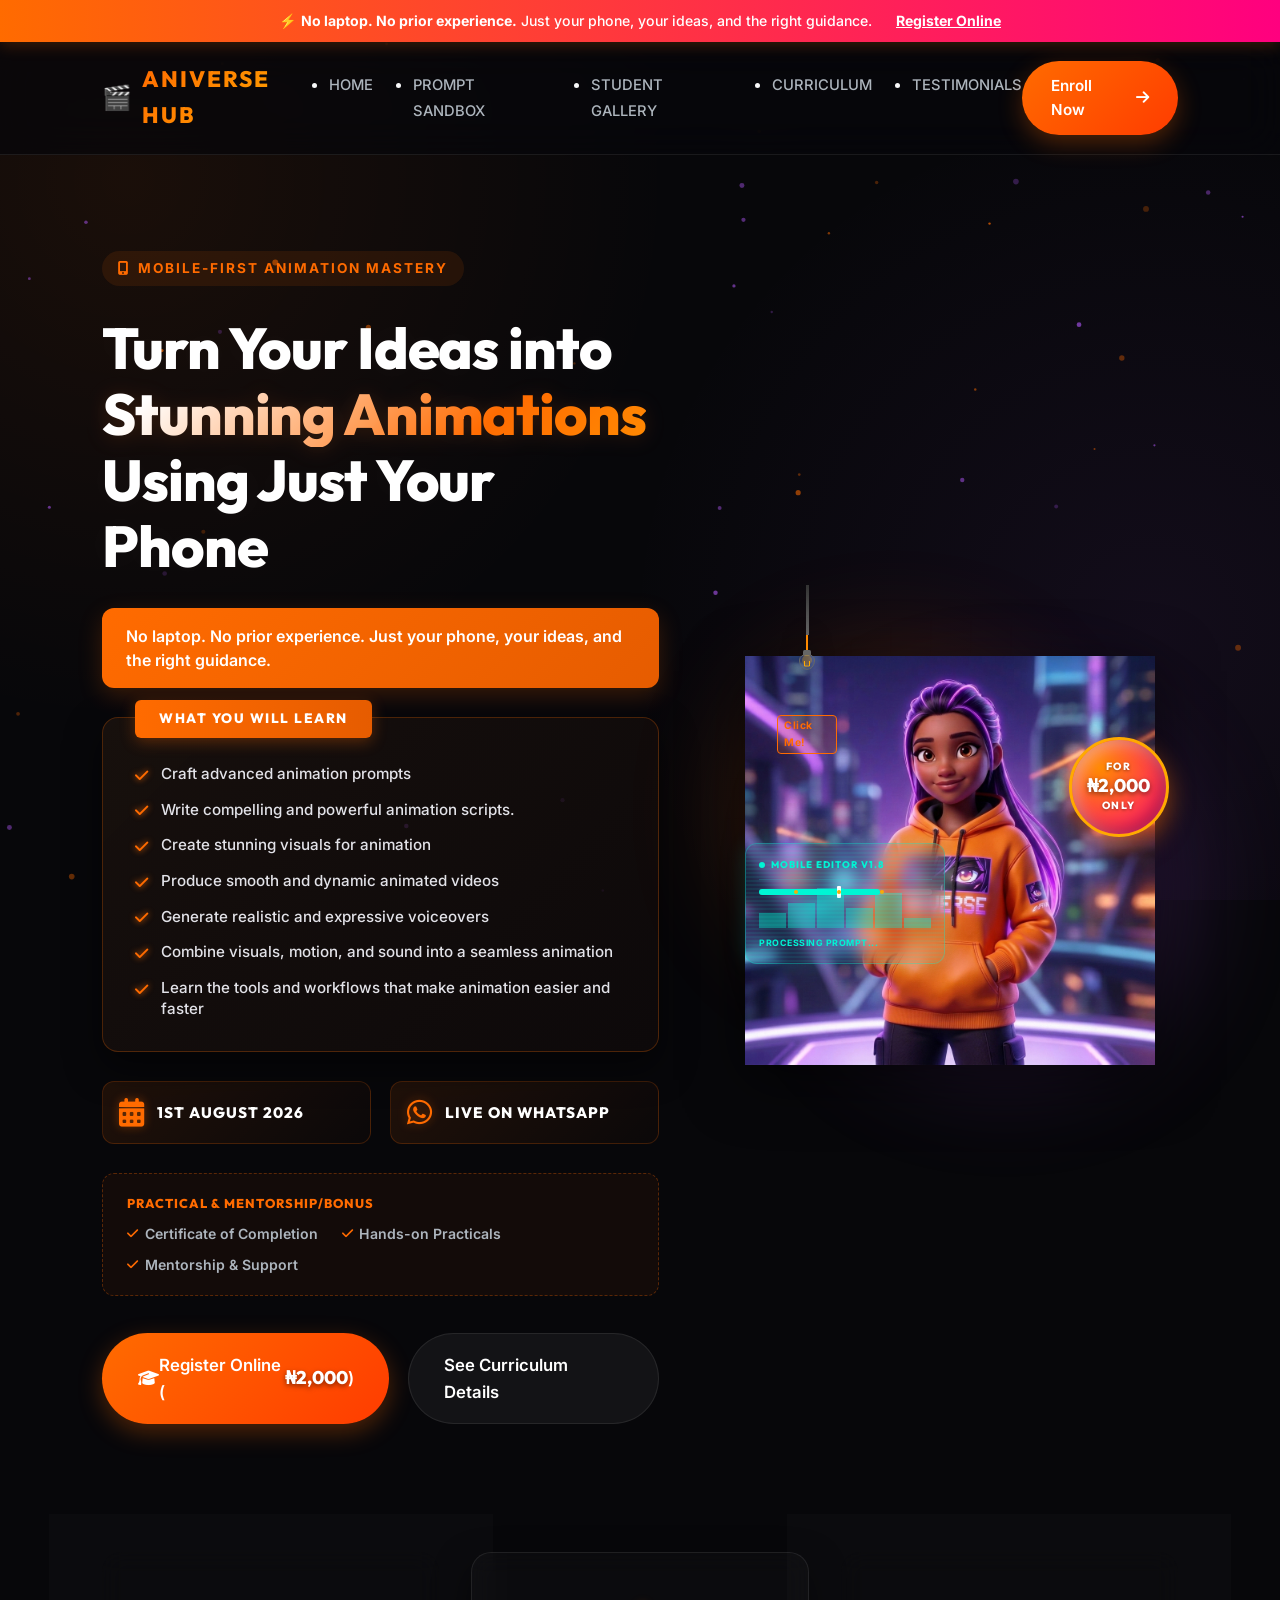
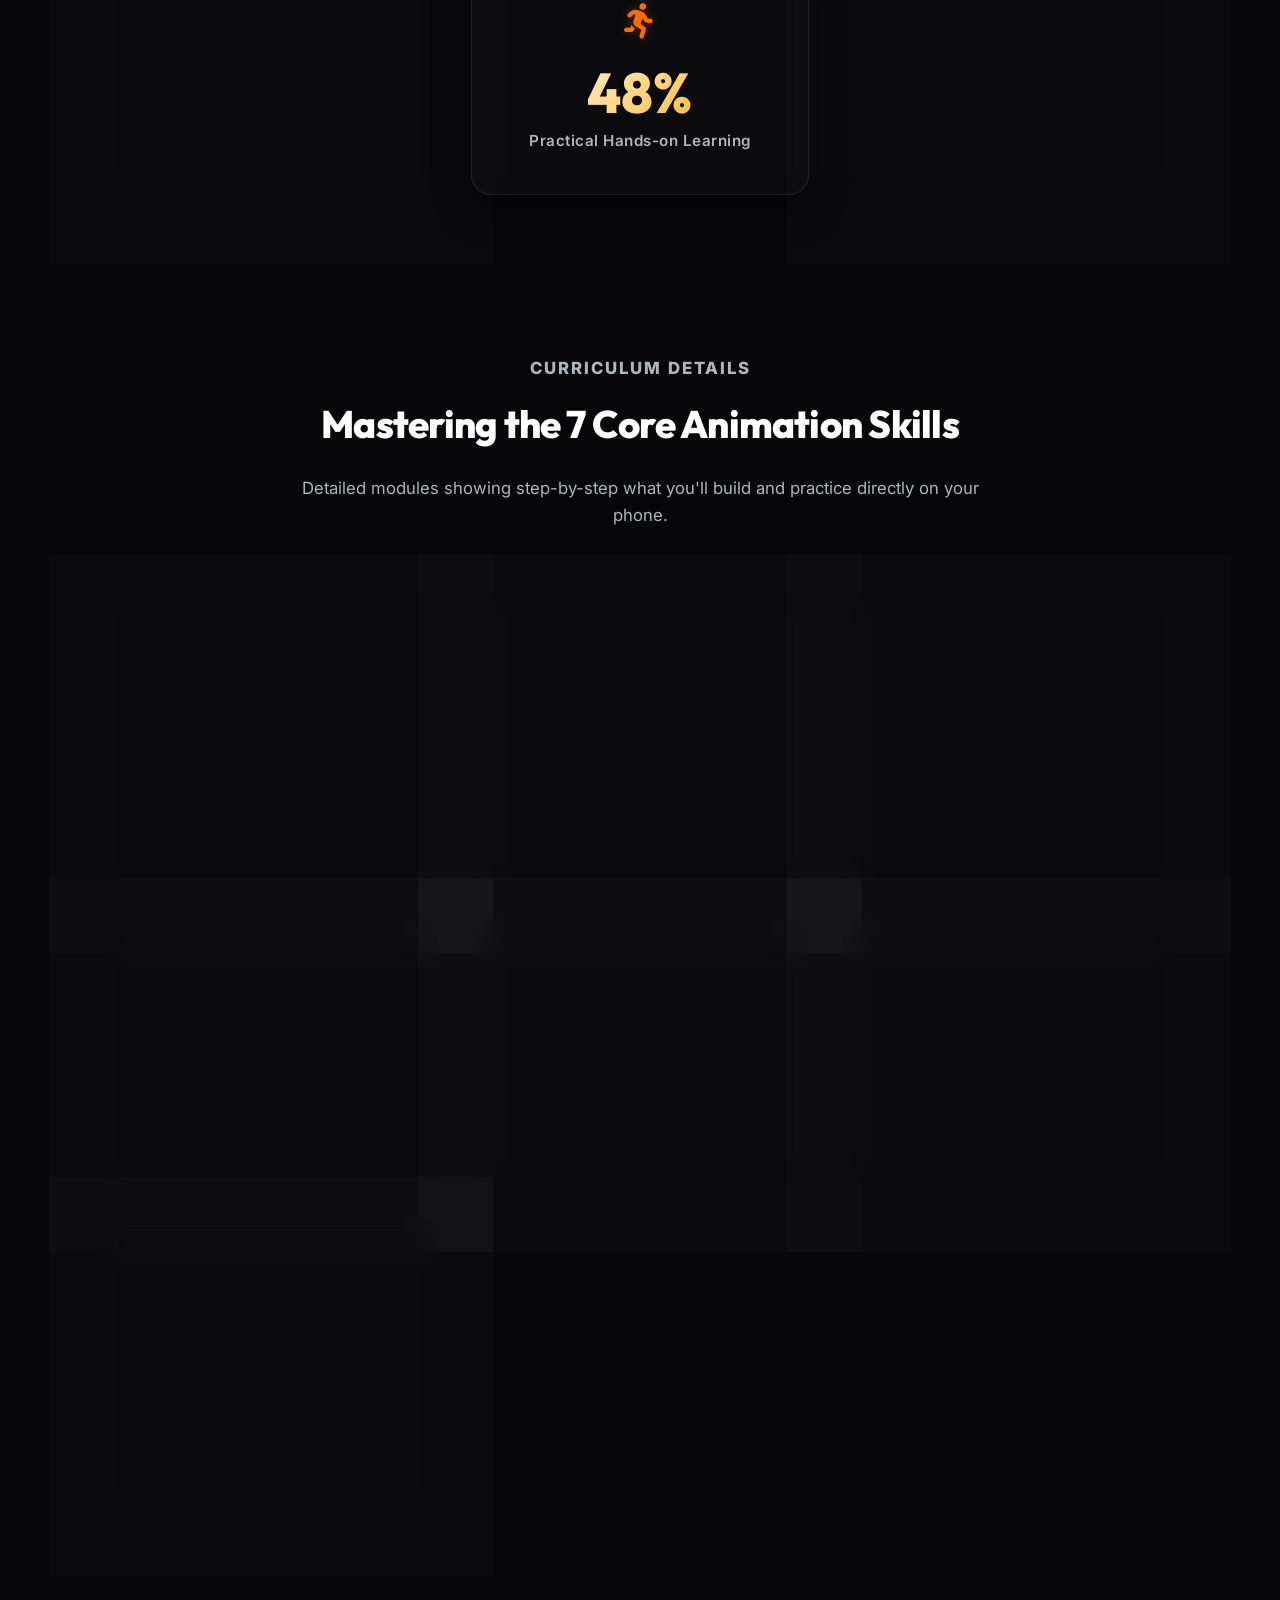
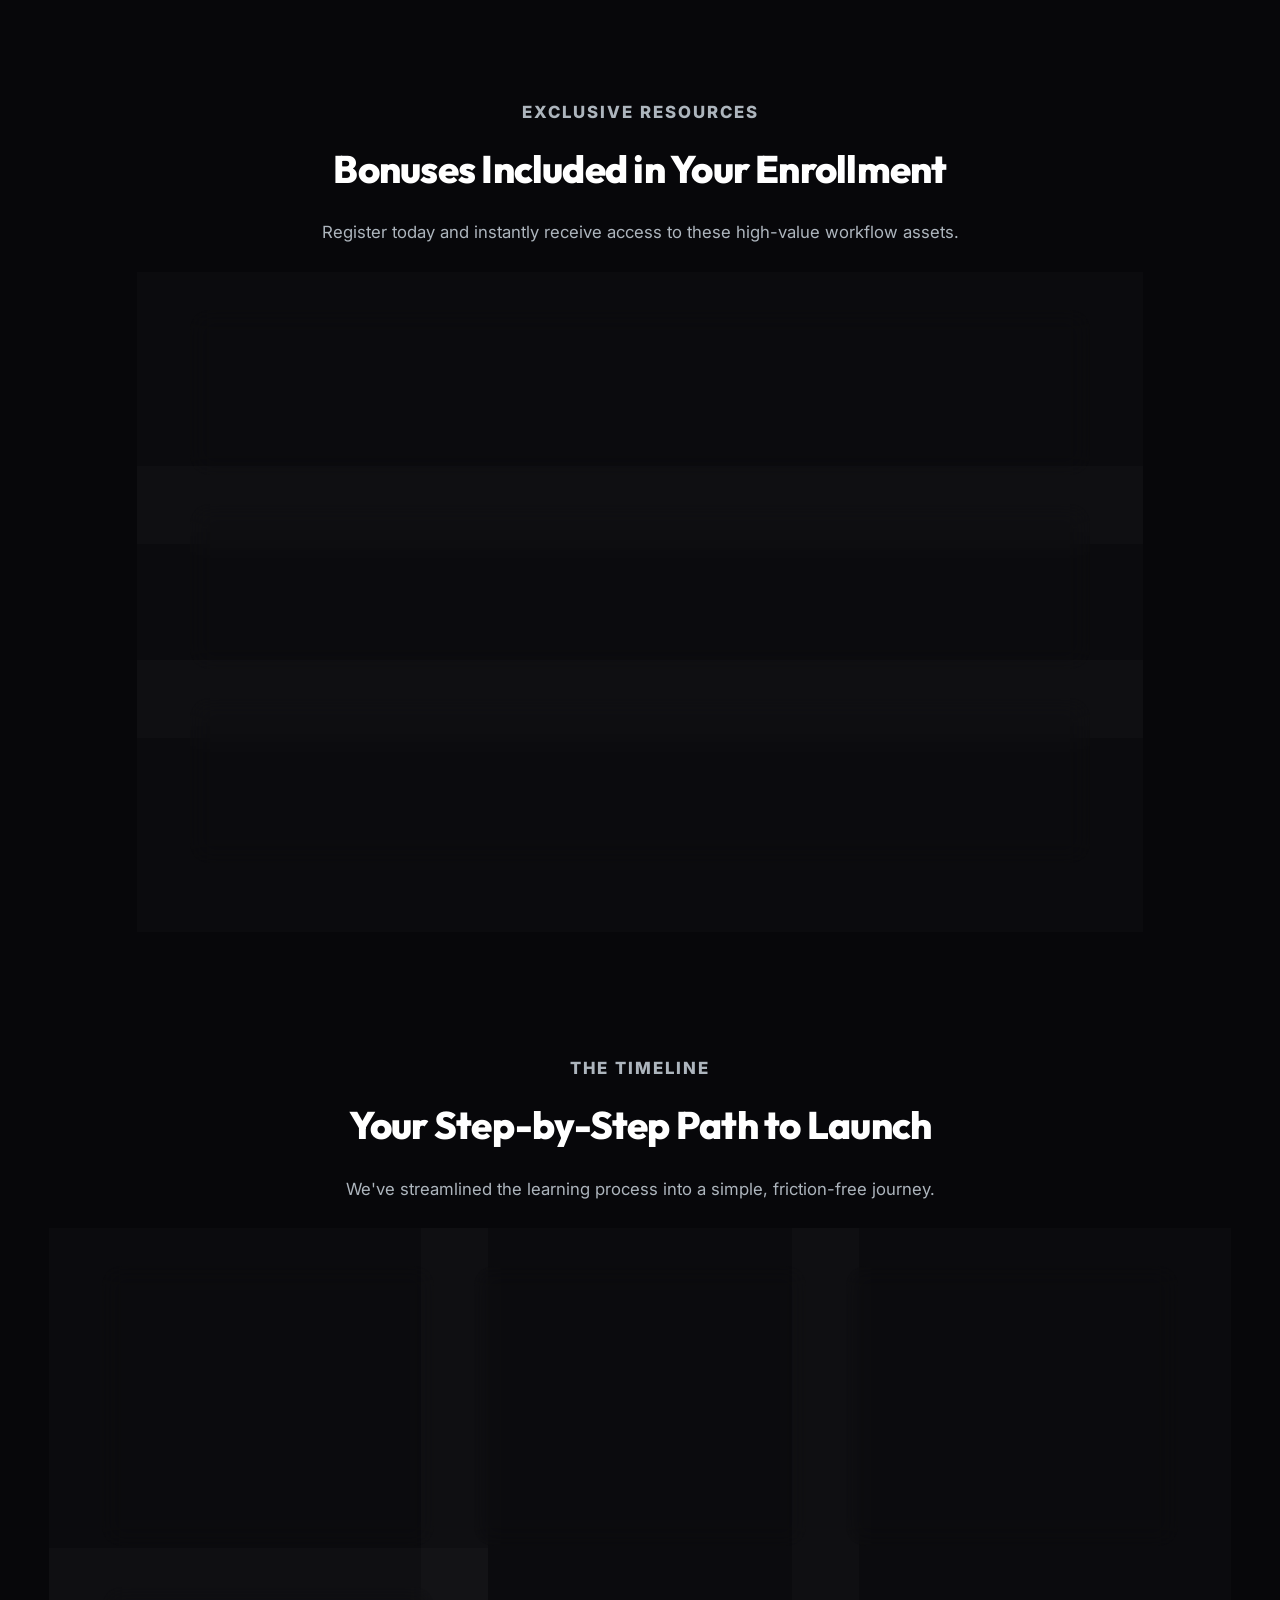
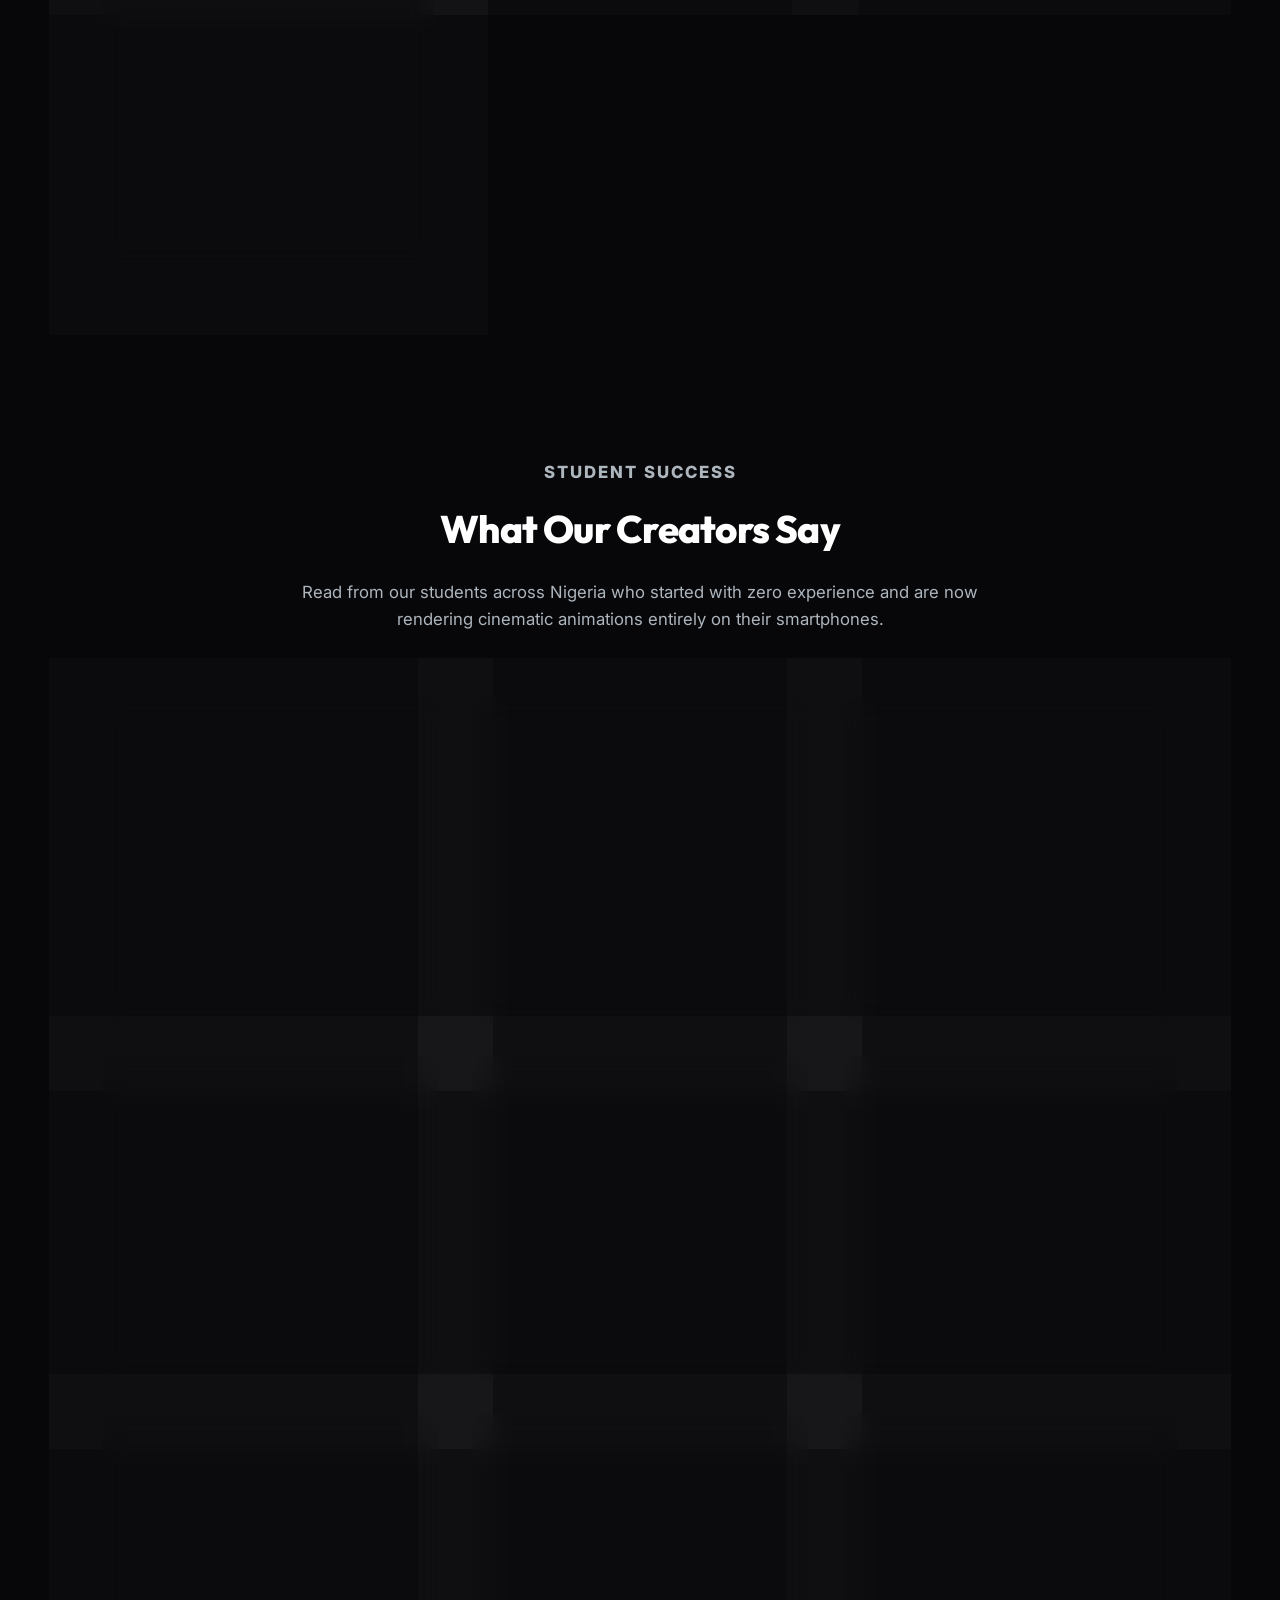
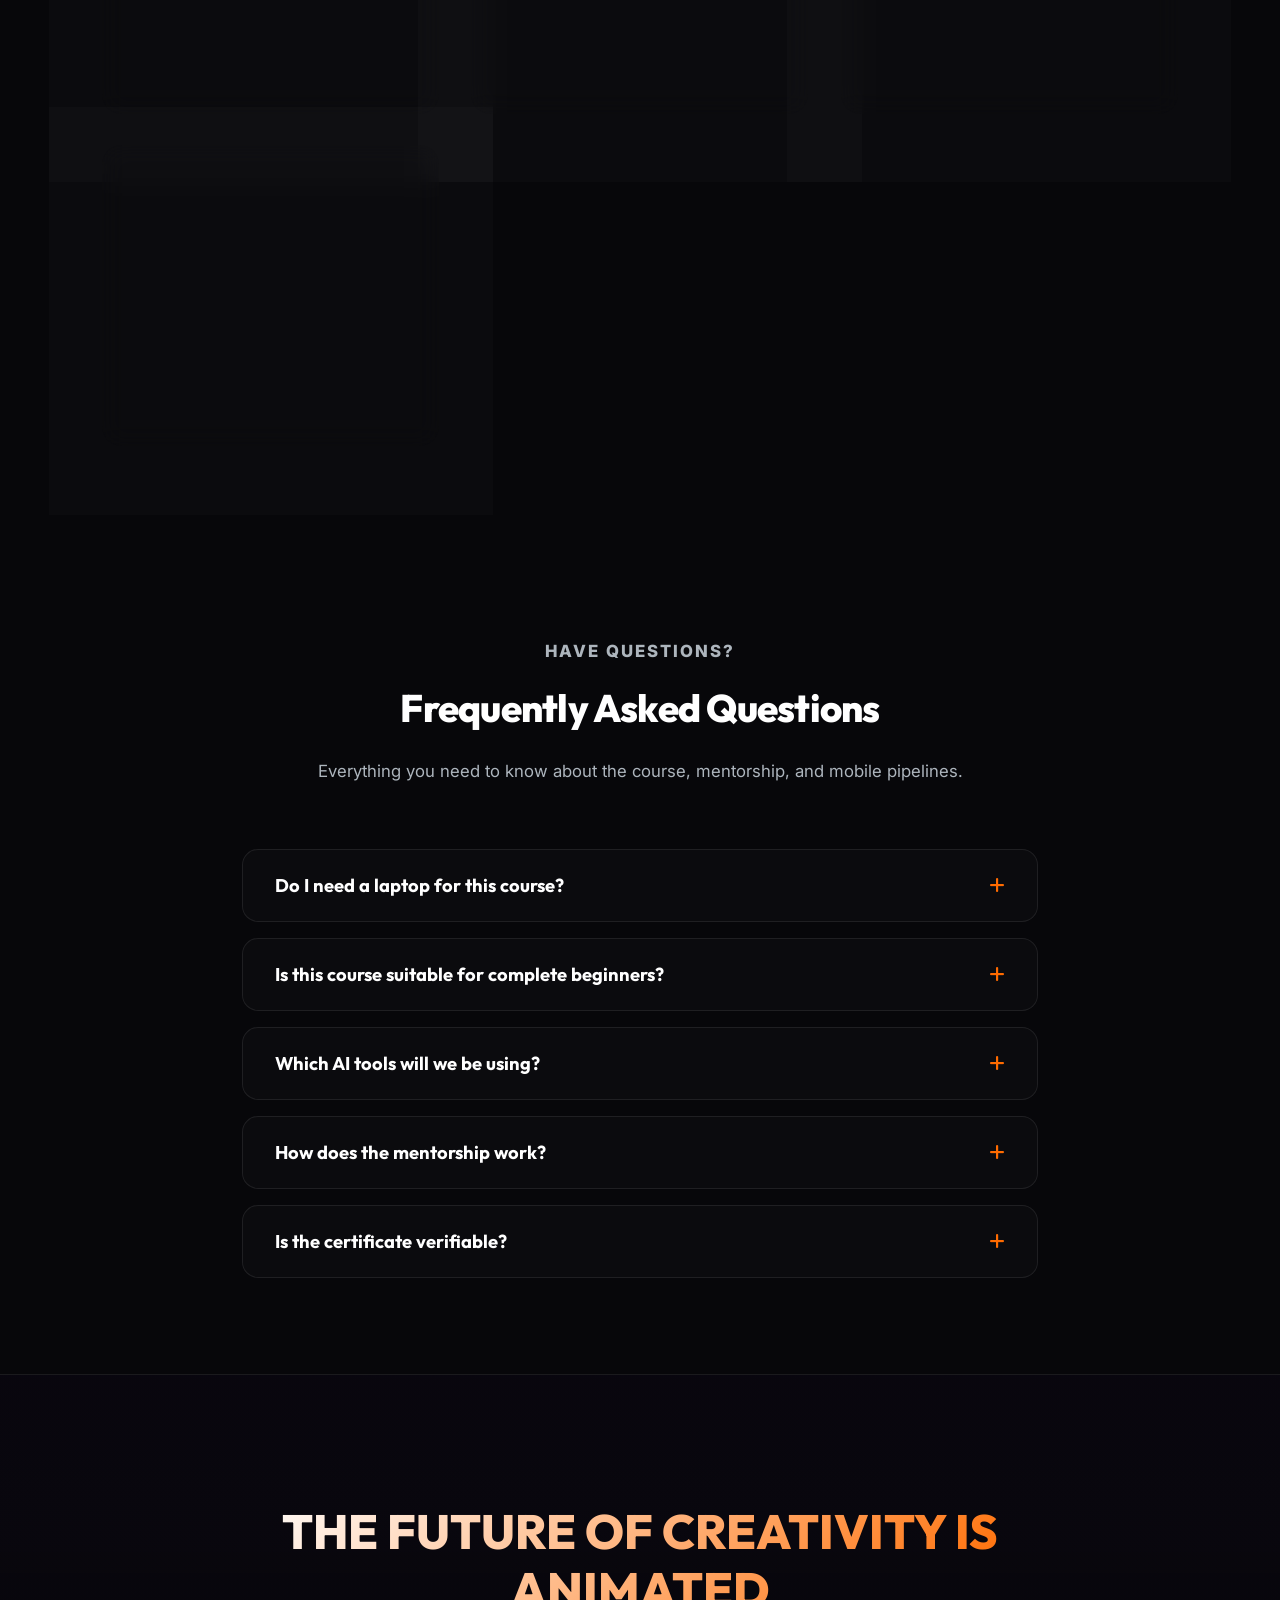
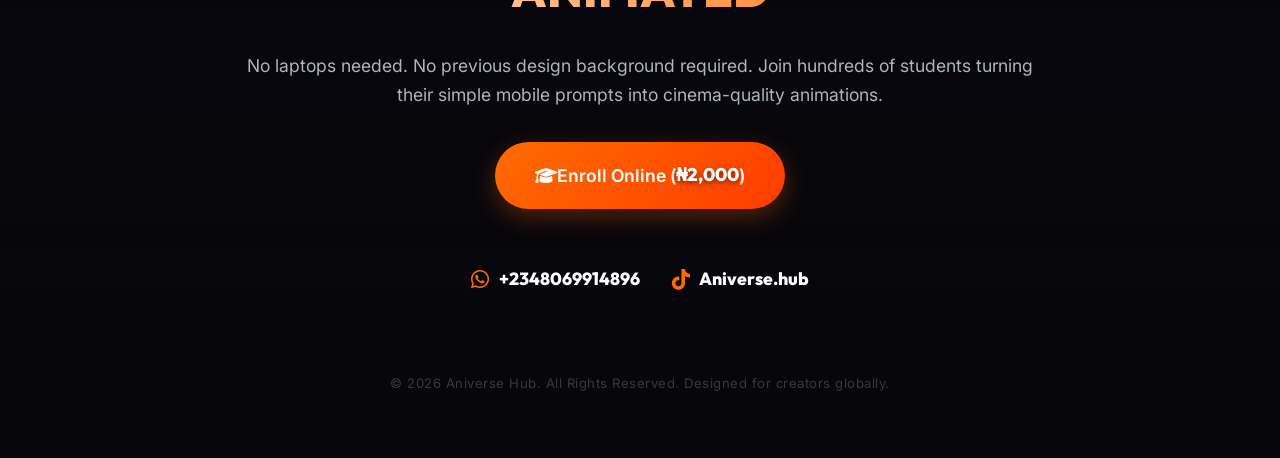
==== commit adf2ed5f: "feat: update enrollment links, add testimonials, change mascot to orange anime outfit and optimize m" ====
--- a/index.html
+++ b/index.html
@@ -15,7 +15,7 @@
     <!-- Top Banner -->
     <div class="top-banner">
         <p>⚡ <strong>No laptop. No prior experience.</strong> Just your phone, your ideas, and the right guidance.</p>
-        <a class="banner-link" href="http://luma.com/f4995q19" target="_blank">Register Online</a>
+        <a class="banner-link" href="https://selar.com/636c88fpqn" target="_blank">Register Online</a>
     </div>
 
     <!-- Navigation -->
@@ -30,9 +30,10 @@
                 <li><a href="sandbox.html">PROMPT SANDBOX</a></li>
                 <li><a href="gallery.html">STUDENT GALLERY</a></li>
                 <li><a href="#curriculum">CURRICULUM</a></li>
+                <li><a href="#testimonials">TESTIMONIALS</a></li>
             </ul>
         </nav>
-        <a class="btn btn-primary nav-enroll" href="http://luma.com/f4995q19" target="_blank">
+        <a class="btn btn-primary nav-enroll" href="https://selar.com/636c88fpqn" target="_blank">
             <span>Enroll Now</span> <i class="fa-solid fa-arrow-right"></i>
         </a>
     </header>
@@ -92,7 +93,7 @@
                 </div>
 
                 <div class="hero-actions">
-                    <a class="btn btn-primary btn-large" href="http://luma.com/f4995q19" target="_blank">
+                    <a class="btn btn-primary btn-large" href="https://selar.com/636c88fpqn" target="_blank">
                         <i class="fa-solid fa-graduation-cap"></i> Register Online (<span class="price-value">₦2,000</span>)
                     </a>
                     <a class="btn btn-secondary btn-large" href="#curriculum">See Curriculum Details</a>
@@ -306,6 +307,207 @@
             </div>
         </section>
 
+        <!-- Testimonials Section -->
+        <section class="testimonials-section reveal" id="testimonials">
+            <div class="section-intro">
+                <p class="section-label">STUDENT SUCCESS</p>
+                <h2>What Our Creators Say</h2>
+                <p>Read from our students across Nigeria who started with zero experience and are now rendering cinematic animations entirely on their smartphones.</p>
+            </div>
+
+            <div class="testimonials-grid">
+                <!-- Testimonial 1 -->
+                <div class="testimonial-card tilt-card">
+                    <div class="testimonial-rating">
+                        <i class="fa-solid fa-star"></i>
+                        <i class="fa-solid fa-star"></i>
+                        <i class="fa-solid fa-star"></i>
+                        <i class="fa-solid fa-star"></i>
+                        <i class="fa-solid fa-star"></i>
+                    </div>
+                    <p class="testimonial-quote">"I always thought you needed a crazy PC setup to make 3D animation. Aniverse Hub proved me wrong! I'm now doing client projects with just my Redmi phone."</p>
+                    <div class="testimonial-author">
+                        <div class="author-avatar">CO</div>
+                        <div class="author-info">
+                            <span class="author-name">Chinonso Okafor</span>
+                            <span class="author-role">Mobile Creator, Enugu</span>
+                        </div>
+                    </div>
+                </div>
+
+                <!-- Testimonial 2 -->
+                <div class="testimonial-card tilt-card">
+                    <div class="testimonial-rating">
+                        <i class="fa-solid fa-star"></i>
+                        <i class="fa-solid fa-star"></i>
+                        <i class="fa-solid fa-star"></i>
+                        <i class="fa-solid fa-star"></i>
+                        <i class="fa-solid fa-star"></i>
+                    </div>
+                    <p class="testimonial-quote">"The scriptwriting module was a game changer. My animations started hitting 100k views on TikTok within two weeks of implementing the hooks."</p>
+                    <div class="testimonial-author">
+                        <div class="author-avatar">TB</div>
+                        <div class="author-info">
+                            <span class="author-name">Tunde Balogun</span>
+                            <span class="author-role">Content Creator, Lagos</span>
+                        </div>
+                    </div>
+                </div>
+
+                <!-- Testimonial 3 -->
+                <div class="testimonial-card tilt-card">
+                    <div class="testimonial-rating">
+                        <i class="fa-solid fa-star"></i>
+                        <i class="fa-solid fa-star"></i>
+                        <i class="fa-solid fa-star"></i>
+                        <i class="fa-solid fa-star"></i>
+                        <i class="fa-solid fa-star"></i>
+                    </div>
+                    <p class="testimonial-quote">"The mentorship group on WhatsApp is worth more than the fee. Direct critique from mentors helped me perfect my character lighting and camera motion."</p>
+                    <div class="testimonial-author">
+                        <div class="author-avatar">BE</div>
+                        <div class="author-info">
+                            <span class="author-name">Blessing Egbe</span>
+                            <span class="author-role">3D Hobbyist, Benin City</span>
+                        </div>
+                    </div>
+                </div>
+
+                <!-- Testimonial 4 -->
+                <div class="testimonial-card tilt-card">
+                    <div class="testimonial-rating">
+                        <i class="fa-solid fa-star"></i>
+                        <i class="fa-solid fa-star"></i>
+                        <i class="fa-solid fa-star"></i>
+                        <i class="fa-solid fa-star"></i>
+                        <i class="fa-solid fa-star"></i>
+                    </div>
+                    <p class="testimonial-quote">"I registered as a complete beginner. The step-by-step mobile pipeline is so clear and easy to follow. I already generated my first short film!"</p>
+                    <div class="testimonial-author">
+                        <div class="author-avatar">AI</div>
+                        <div class="author-info">
+                            <span class="author-name">Abubakar Ibrahim</span>
+                            <span class="author-role">Student, Kano</span>
+                        </div>
+                    </div>
+                </div>
+
+                <!-- Testimonial 5 -->
+                <div class="testimonial-card tilt-card">
+                    <div class="testimonial-rating">
+                        <i class="fa-solid fa-star"></i>
+                        <i class="fa-solid fa-star"></i>
+                        <i class="fa-solid fa-star"></i>
+                        <i class="fa-solid fa-star"></i>
+                        <i class="fa-solid fa-star"></i>
+                    </div>
+                    <p class="testimonial-quote">"Generating high-quality voiceovers and aligning them to motion was a headache before. Now I do it in CapCut in under 5 minutes!"</p>
+                    <div class="testimonial-author">
+                        <div class="author-avatar">FA</div>
+                        <div class="author-info">
+                            <span class="author-name">Funmi Adebayo</span>
+                            <span class="author-role">Video Editor, Ibadan</span>
+                        </div>
+                    </div>
+                </div>
+
+                <!-- Testimonial 6 -->
+                <div class="testimonial-card tilt-card">
+                    <div class="testimonial-rating">
+                        <i class="fa-solid fa-star"></i>
+                        <i class="fa-solid fa-star"></i>
+                        <i class="fa-solid fa-star"></i>
+                        <i class="fa-solid fa-star"></i>
+                        <i class="fa-solid fa-star"></i>
+                    </div>
+                    <p class="testimonial-quote">"After getting my completion certificate, I pitched to a local brand and signed them for a social media promo animation. This course pays for itself."</p>
+                    <div class="testimonial-author">
+                        <div class="author-avatar">EN</div>
+                        <div class="author-info">
+                            <span class="author-name">Emeka Nwachukwu</span>
+                            <span class="author-role">Freelancer, Port Harcourt</span>
+                        </div>
+                    </div>
+                </div>
+
+                <!-- Testimonial 7 -->
+                <div class="testimonial-card tilt-card">
+                    <div class="testimonial-rating">
+                        <i class="fa-solid fa-star"></i>
+                        <i class="fa-solid fa-star"></i>
+                        <i class="fa-solid fa-star"></i>
+                        <i class="fa-solid fa-star"></i>
+                        <i class="fa-solid fa-star"></i>
+                    </div>
+                    <p class="testimonial-quote">"The prompts from the resource vault are pure gold. They save so much time and give you cinema-grade visuals instantly without guess work."</p>
+                    <div class="testimonial-author">
+                        <div class="author-avatar">AB</div>
+                        <div class="author-info">
+                            <span class="author-name">Aisha Bello</span>
+                            <span class="author-role">Digital Marketer, Abuja</span>
+                        </div>
+                    </div>
+                </div>
+
+                <!-- Testimonial 8 -->
+                <div class="testimonial-card tilt-card">
+                    <div class="testimonial-rating">
+                        <i class="fa-solid fa-star"></i>
+                        <i class="fa-solid fa-star"></i>
+                        <i class="fa-solid fa-star"></i>
+                        <i class="fa-solid fa-star"></i>
+                        <i class="fa-solid fa-star"></i>
+                    </div>
+                    <p class="testimonial-quote">"I went from zero knowledge to creating full short anime stories on my phone. The templates are so easy to copy-paste and render."</p>
+                    <div class="testimonial-author">
+                        <div class="author-avatar">CO</div>
+                        <div class="author-info">
+                            <span class="author-name">Chinedu Okoye</span>
+                            <span class="author-role">Anime Enthusiast, Asaba</span>
+                        </div>
+                    </div>
+                </div>
+
+                <!-- Testimonial 9 -->
+                <div class="testimonial-card tilt-card">
+                    <div class="testimonial-rating">
+                        <i class="fa-solid fa-star"></i>
+                        <i class="fa-solid fa-star"></i>
+                        <i class="fa-solid fa-star"></i>
+                        <i class="fa-solid fa-star"></i>
+                        <i class="fa-solid fa-star"></i>
+                    </div>
+                    <p class="testimonial-quote">"I've taken a few animation courses, but this is the only one that focuses on creating everything on your mobile phone. Unbelievable value!"</p>
+                    <div class="testimonial-author">
+                        <div class="author-avatar">YO</div>
+                        <div class="author-info">
+                            <span class="author-name">Yetunde Olayinka</span>
+                            <span class="author-role">Graphic Designer, Akure</span>
+                        </div>
+                    </div>
+                </div>
+
+                <!-- Testimonial 10 -->
+                <div class="testimonial-card tilt-card">
+                    <div class="testimonial-rating">
+                        <i class="fa-solid fa-star"></i>
+                        <i class="fa-solid fa-star"></i>
+                        <i class="fa-solid fa-star"></i>
+                        <i class="fa-solid fa-star"></i>
+                        <i class="fa-solid fa-star"></i>
+                    </div>
+                    <p class="testimonial-quote">"Best <span class="price-value">₦2,000</span> I've spent this year. The monetization and agency models module alone are worth ten times the price."</p>
+                    <div class="testimonial-author">
+                        <div class="author-avatar">KI</div>
+                        <div class="author-info">
+                            <span class="author-name">Kelechi Igwe</span>
+                            <span class="author-role">Content Creator, Owerri</span>
+                        </div>
+                    </div>
+                </div>
+            </div>
+        </section>
+
         <!-- FAQ Section -->
         <section class="faq-section reveal" id="faq">
             <div class="section-intro">
@@ -382,7 +584,7 @@
             <div class="footer-cta-container">
                 <p class="footer-title">THE FUTURE OF CREATIVITY IS ANIMATED</p>
                 <p class="footer-desc">No laptops needed. No previous design background required. Join hundreds of students turning their simple mobile prompts into cinema-quality animations.</p>
-                <a class="btn btn-primary btn-cta" href="http://luma.com/f4995q19" target="_blank">
+                <a class="btn btn-primary btn-cta" href="https://selar.com/636c88fpqn" target="_blank">
                     <i class="fa-solid fa-graduation-cap"></i> Enroll Online (<span class="price-value">₦2,000</span>)
                 </a>
                 
--- a/style/style.css
+++ b/style/style.css
@@ -1254,8 +1254,7 @@
 
 @media (max-width: 768px) {
     section {
-        padding-top: 4rem !important;
-        padding-bottom: 4rem !important;
+        padding: 4rem 1.2rem !important;
     }
     
     .hero-actions {
@@ -1263,7 +1262,7 @@
         gap: 1rem;
     }
     
-    .btn-large {
+    .btn-large, .btn-cta {
         width: 100%;
     }
     
@@ -1294,6 +1293,15 @@
         flex-direction: column;
         gap: 1rem;
     }
+
+    .curriculum-grid, .testimonials-grid {
+        grid-template-columns: repeat(auto-fit, minmax(280px, 1fr));
+    }
+
+    .nav-enroll {
+        padding: 0.6rem 1.2rem;
+        font-size: 0.85rem;
+    }
 }
 
 @media (max-width: 480px) {
@@ -1305,16 +1313,31 @@
     }
     
     .logo-icon {
-        font-size: 1.2rem;
+        font-size: 1.1rem;
     }
     
     .aniverse-logo p {
-        font-size: 1.15rem;
+        font-size: 1.1rem;
+        letter-spacing: 1px;
     }
     
     .nav-enroll {
-        padding: 0.6rem 1.2rem;
-        font-size: 0.85rem;
+        padding: 0.5rem 1rem;
+        font-size: 0.8rem;
+    }
+}
+
+@media (max-width: 360px) {
+    .aniverse-logo p {
+        font-size: 0.95rem;
+        letter-spacing: 0.5px;
+    }
+    .logo-icon {
+        display: none; /* Hide icon on extremely small screens to fit button */
+    }
+    .nav-enroll {
+        padding: 0.4rem 0.8rem;
+        font-size: 0.75rem;
     }
 }
 
@@ -2216,4 +2239,95 @@
     word-break: break-all;
     user-select: all;
     line-height: 1.4;
+}
+
+/* ---------------------------------------------------- */
+/* Testimonials Section */
+/* ---------------------------------------------------- */
+.testimonials-section {
+    padding: 6rem 8%;
+    max-width: 1400px;
+    margin: 0 auto;
+}
+
+.testimonials-grid {
+    display: grid;
+    grid-template-columns: repeat(auto-fit, minmax(320px, 1fr));
+    gap: 2rem;
+}
+
+.testimonial-card {
+    background: var(--glass-bg);
+    border: 1px solid var(--glass-border);
+    border-radius: 20px;
+    padding: 2.5rem 2rem;
+    position: relative;
+    box-shadow: var(--glass-shadow);
+    backdrop-filter: blur(12px);
+    -webkit-backdrop-filter: blur(12px);
+    transition: var(--transition);
+    transform-style: preserve-3d;
+    display: flex;
+    flex-direction: column;
+    justify-content: space-between;
+    gap: 1.5rem;
+}
+
+.testimonial-card:hover {
+    background: var(--glass-bg-hover);
+    border-color: var(--glass-border-hover);
+    box-shadow: 0 20px 40px rgba(255, 107, 0, 0.15);
+}
+
+.testimonial-rating {
+    display: flex;
+    gap: 0.25rem;
+    color: var(--accent);
+    font-size: 0.9rem;
+}
+
+.testimonial-quote {
+    color: var(--text-main);
+    font-size: 0.98rem;
+    line-height: 1.6;
+    font-style: italic;
+}
+
+.testimonial-author {
+    display: flex;
+    align-items: center;
+    gap: 1rem;
+    margin-top: 0.5rem;
+}
+
+.author-avatar {
+    width: 48px;
+    height: 48px;
+    border-radius: 50%;
+    background: linear-gradient(135deg, var(--primary), var(--secondary));
+    display: flex;
+    justify-content: center;
+    align-items: center;
+    font-weight: 700;
+    color: white;
+    font-size: 1rem;
+    border: 1px solid rgba(255, 255, 255, 0.15);
+    box-shadow: 0 4px 10px rgba(0, 0, 0, 0.3);
+}
+
+.author-info {
+    display: flex;
+    flex-direction: column;
+}
+
+.author-name {
+    color: white;
+    font-weight: 700;
+    font-size: 0.98rem;
+}
+
+.author-role {
+    color: var(--text-muted);
+    font-size: 0.82rem;
+    font-weight: 500;
 }
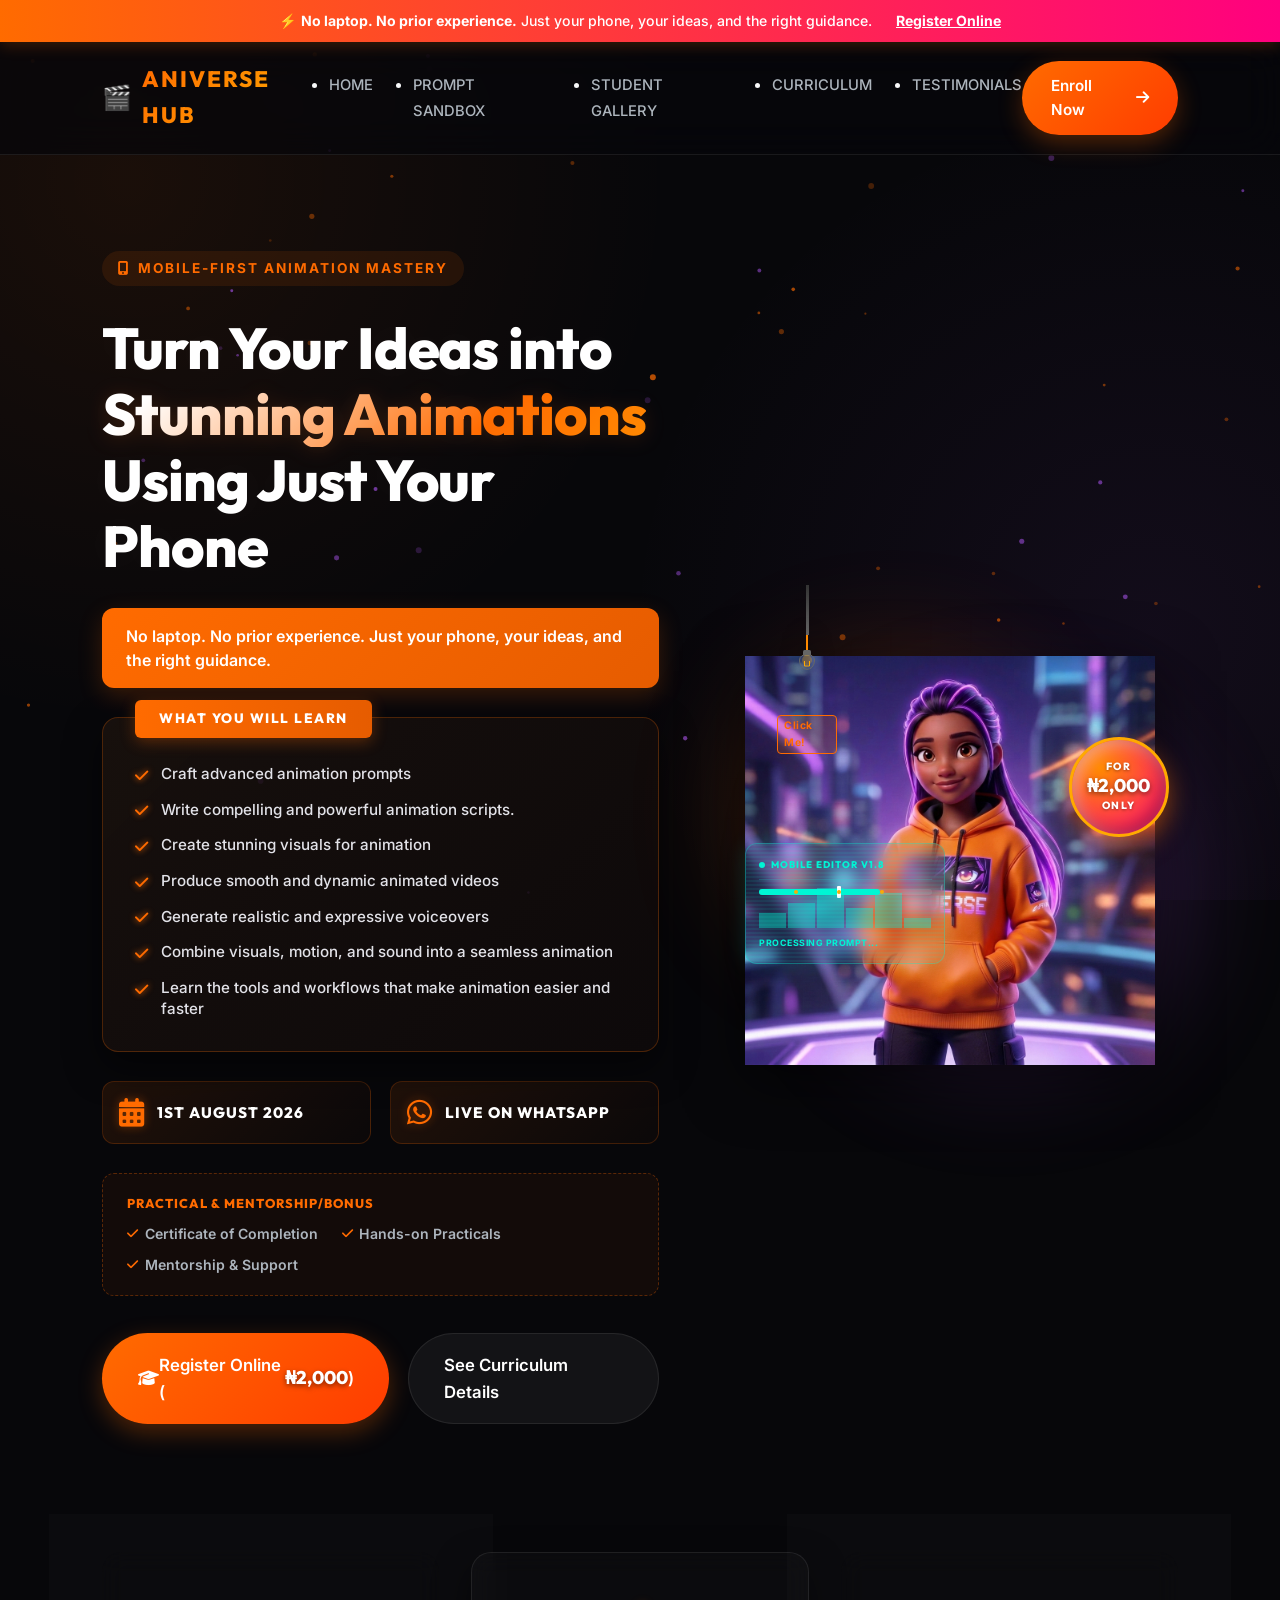
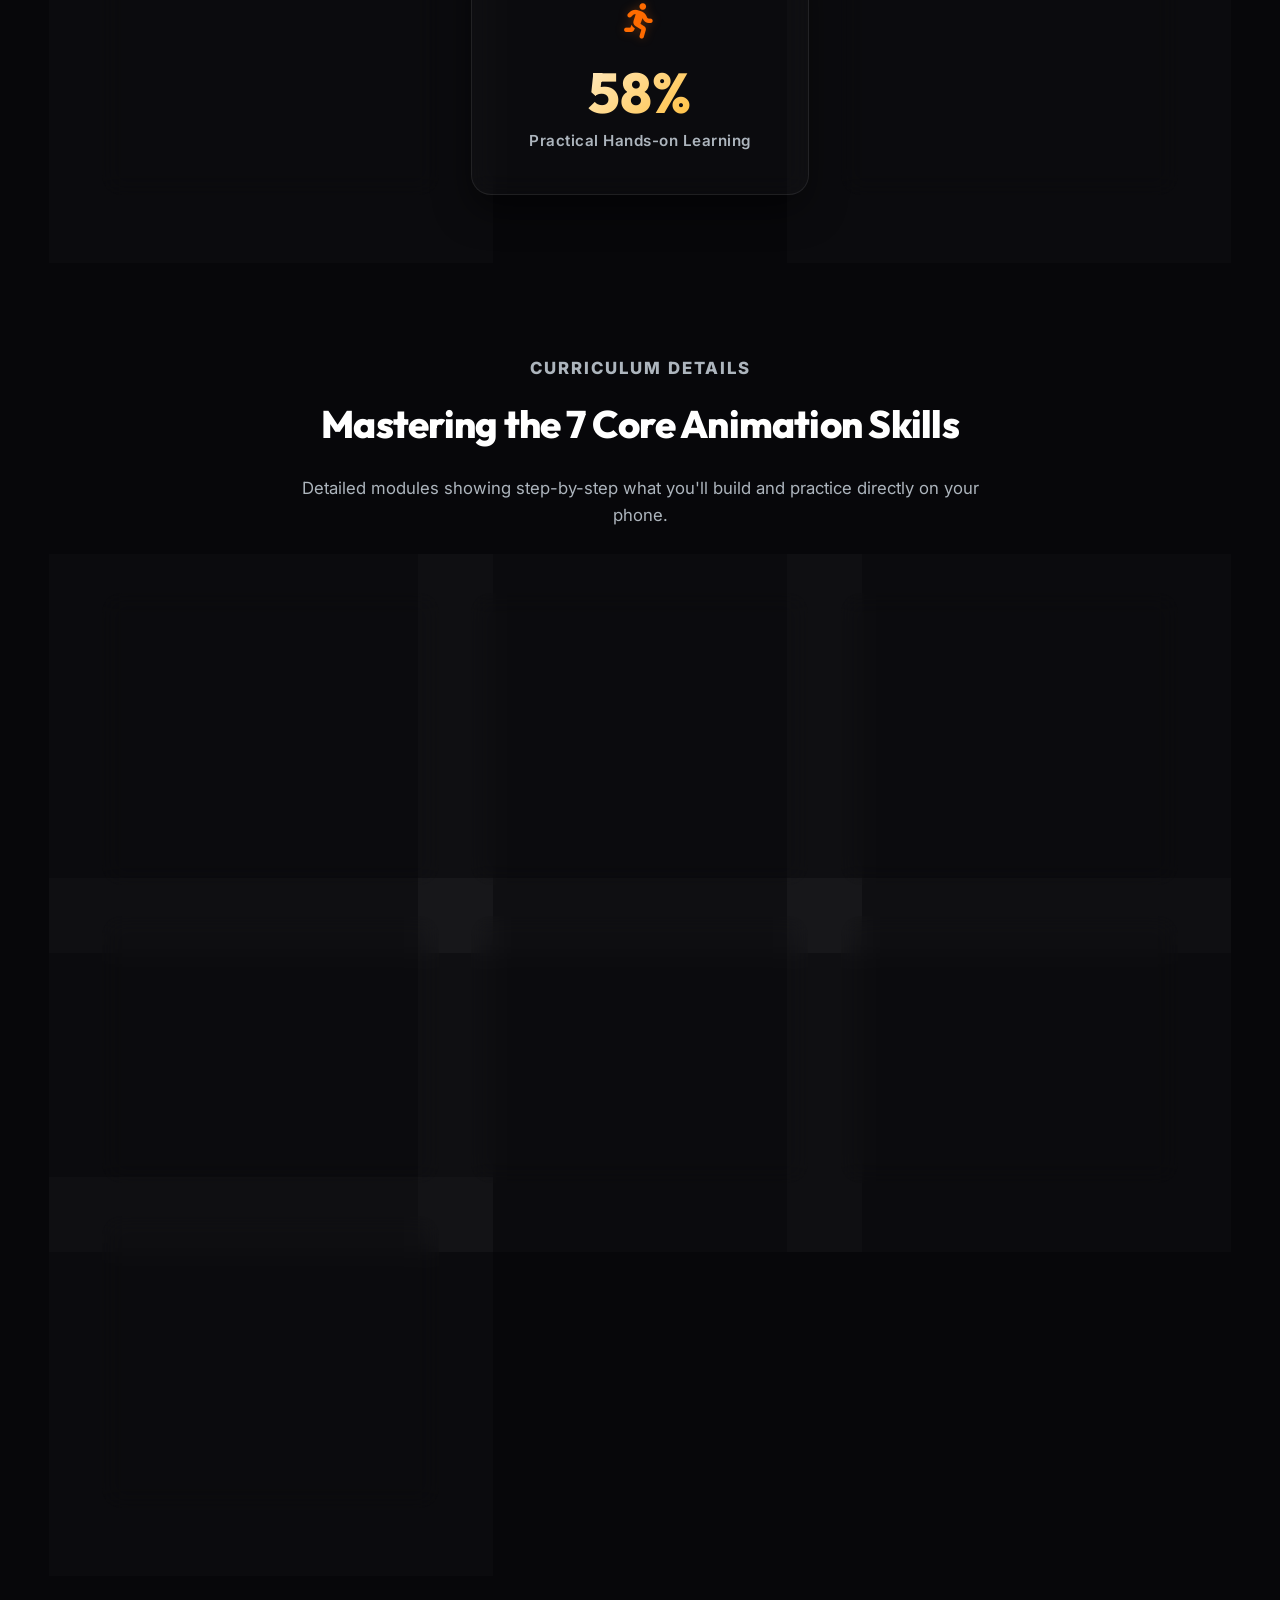
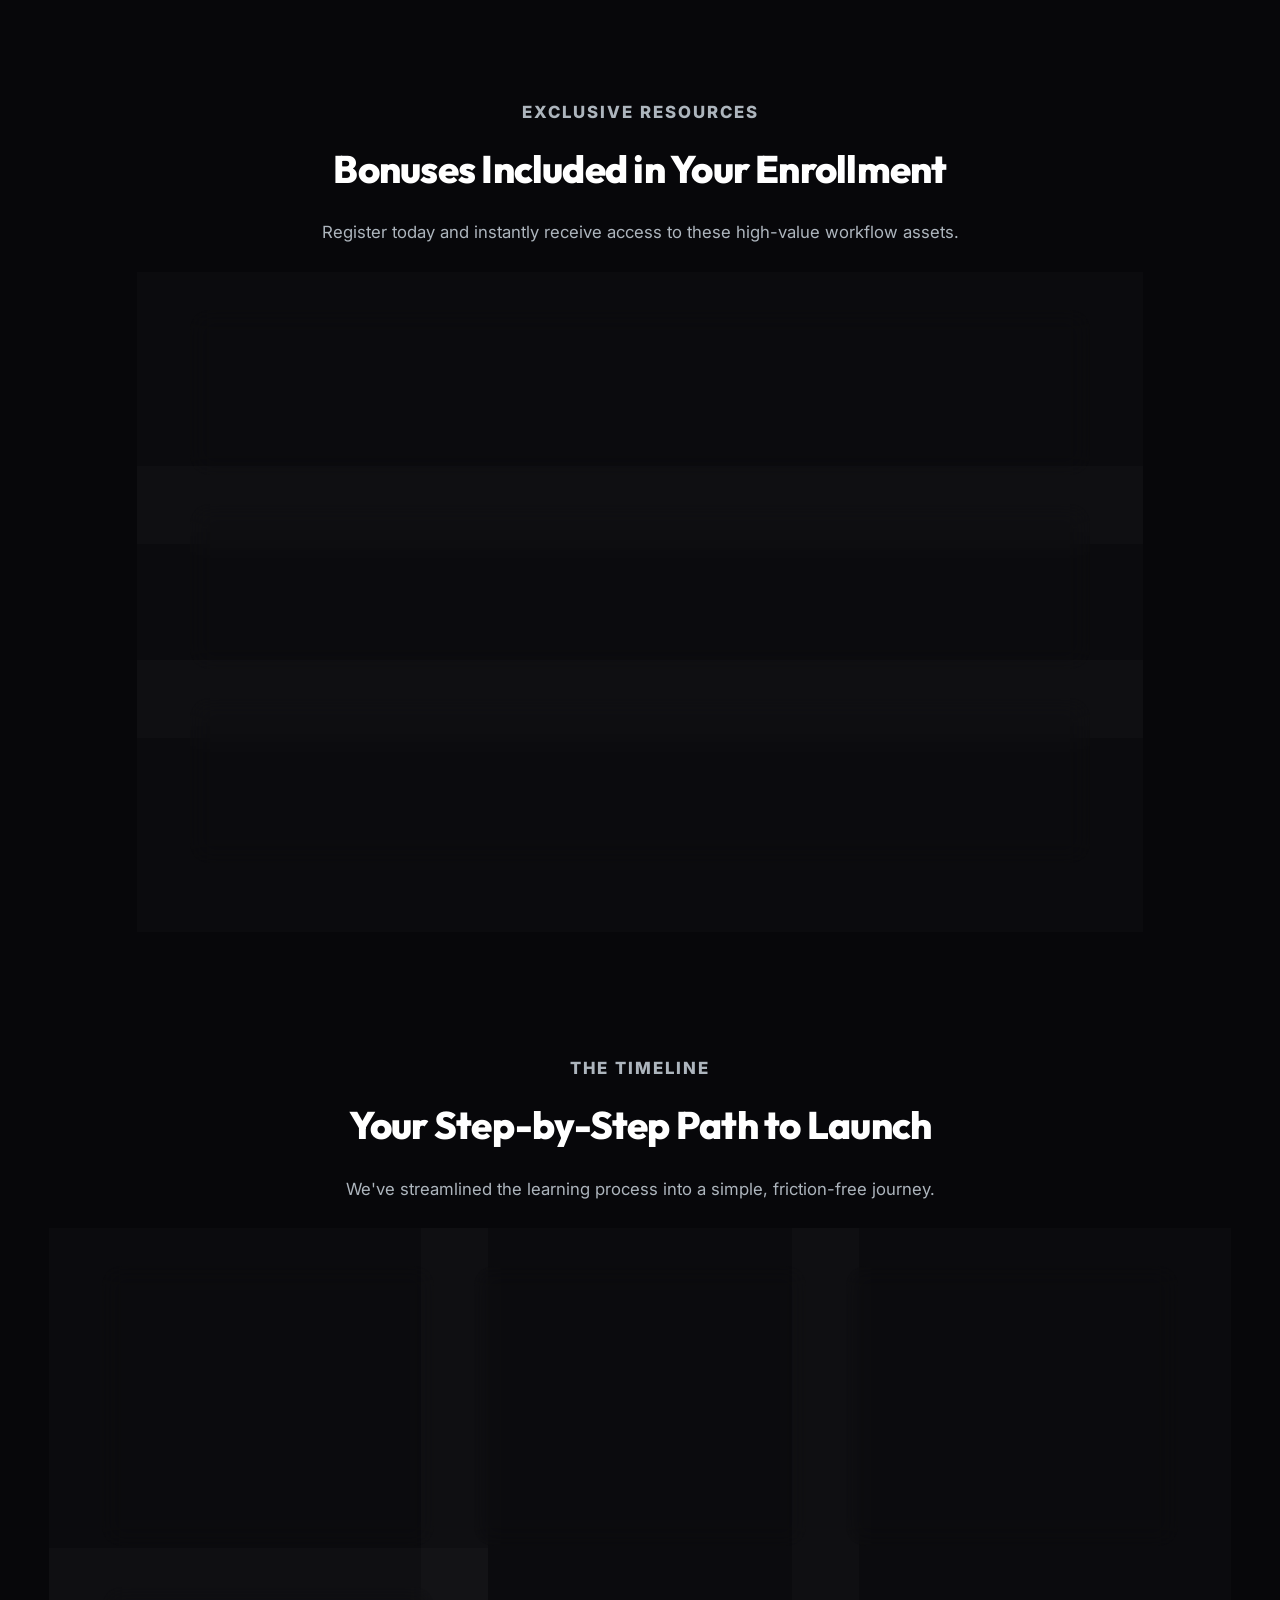
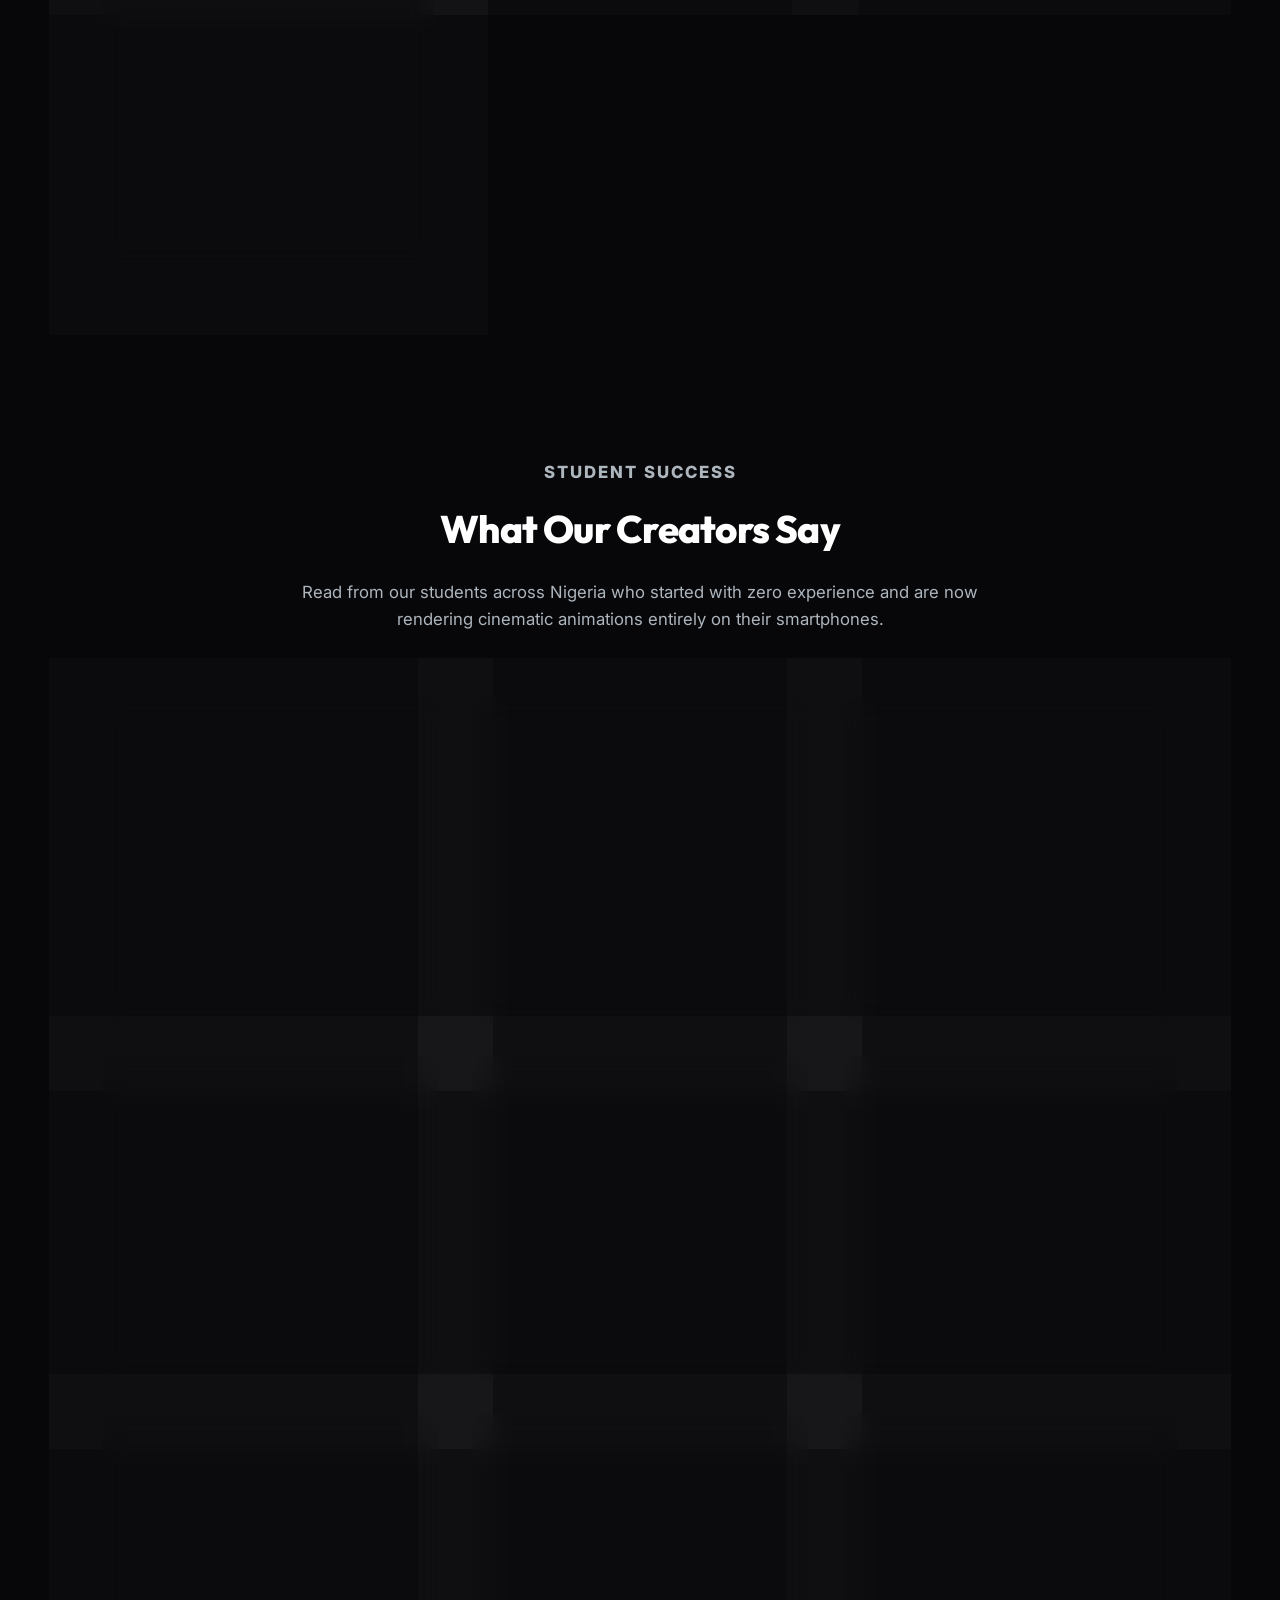
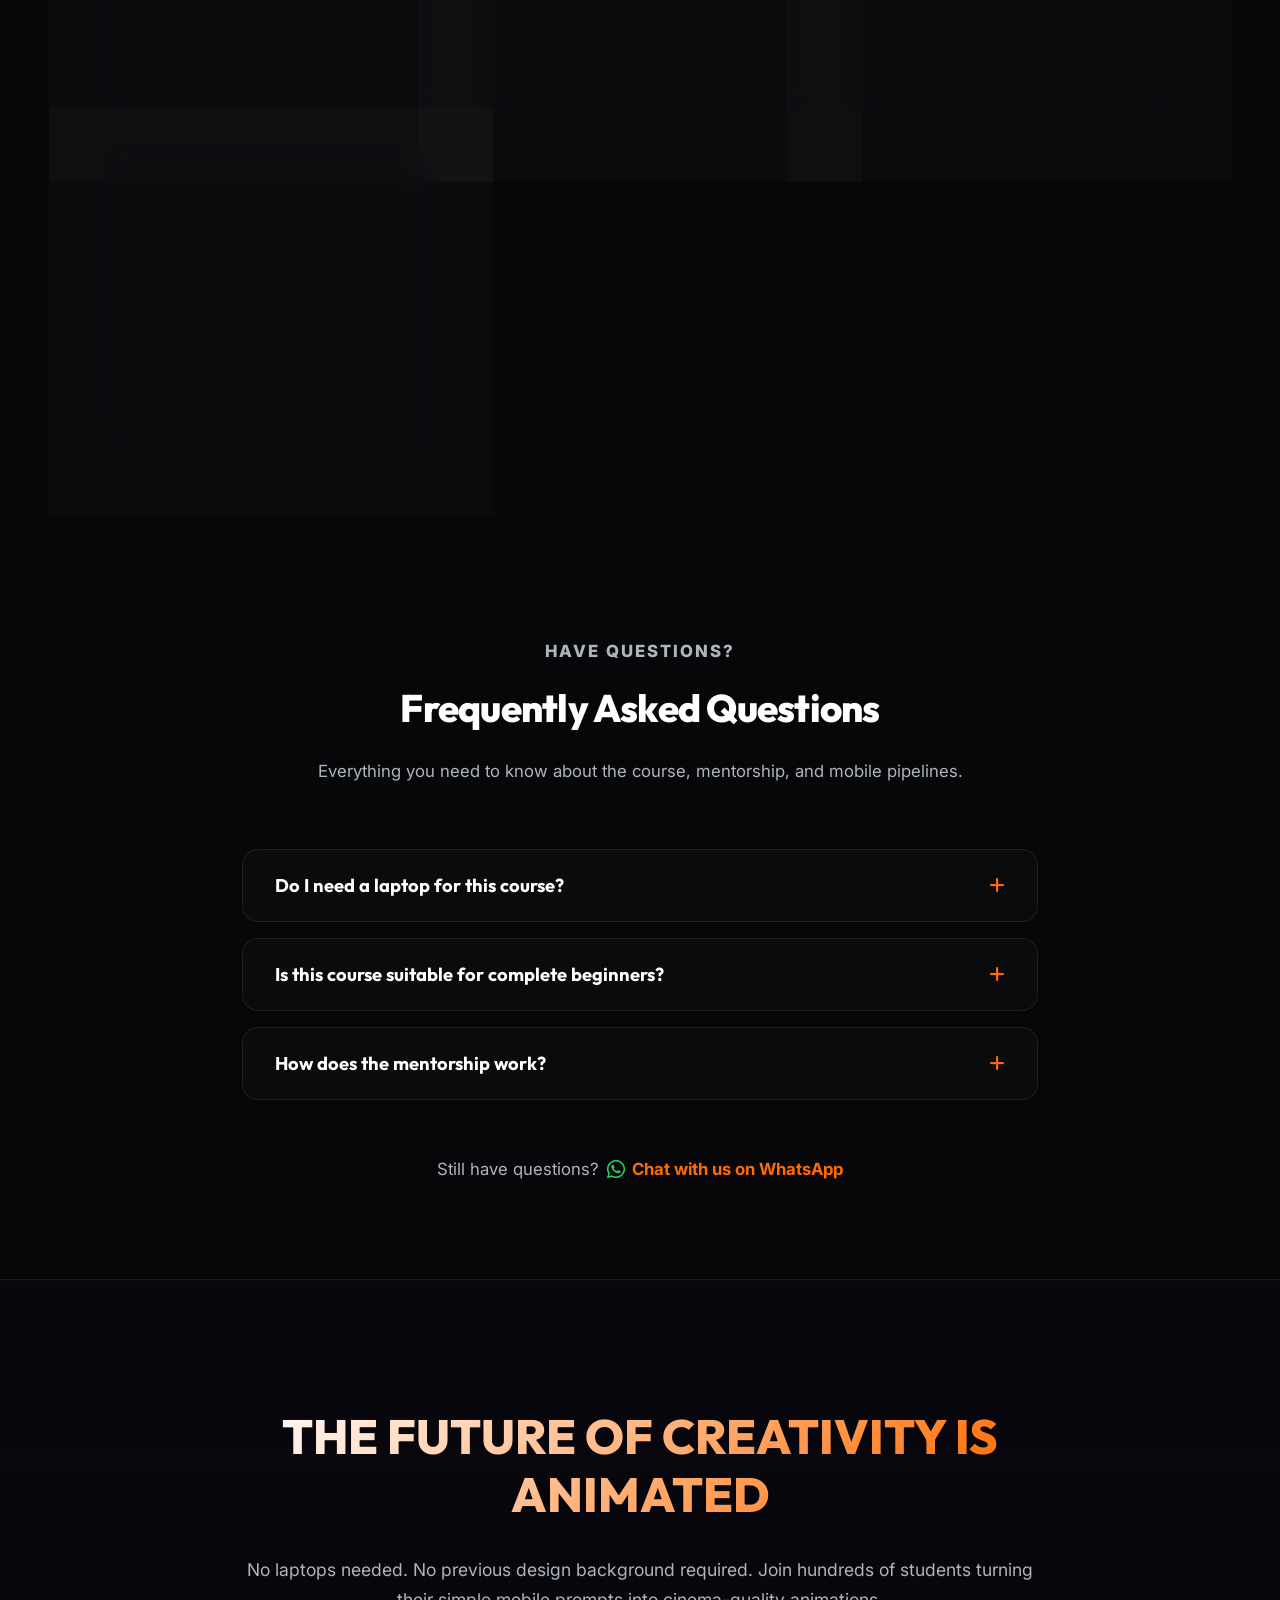
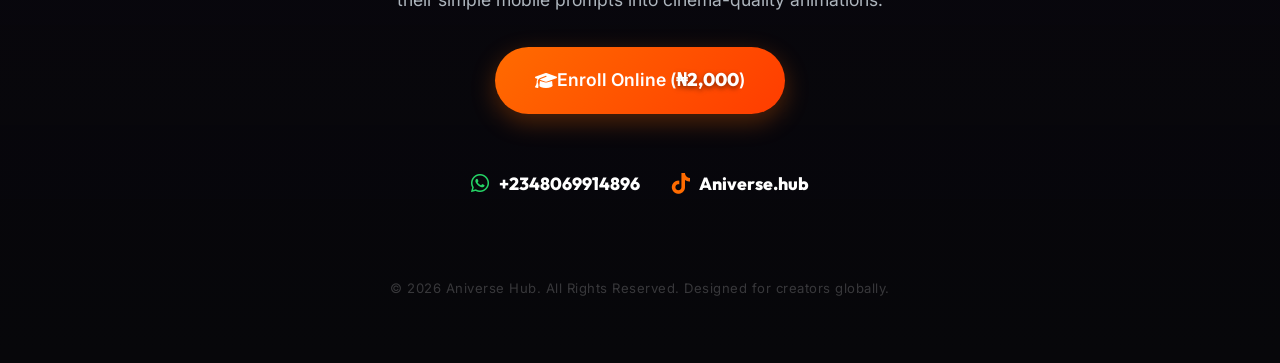
==== commit ecb7e517: "feat: remove tools and certificate FAQ items, add WhatsApp chat links below FAQ and in footers" ====
--- a/index.html
+++ b/index.html
@@ -543,18 +543,6 @@
 
                 <div class="faq-item">
                     <button class="faq-header" aria-expanded="false">
-                        <span class="faq-question">Which AI tools will we be using?</span>
-                        <span class="faq-toggle-icon"><i class="fa-solid fa-plus"></i></span>
-                    </button>
-                    <div class="faq-body">
-                        <div class="faq-content">
-                            We will cover free and premium mobile-optimized generators (such as Luma Dream Machine, Runway Gen-3, Kling AI, Midjourney, ElevenLabs, and CapCut) and show you how to leverage their mobile interfaces or web pipelines effectively.
-                        </div>
-                    </div>
-                </div>
-
-                <div class="faq-item">
-                    <button class="faq-header" aria-expanded="false">
                         <span class="faq-question">How does the mentorship work?</span>
                         <span class="faq-toggle-icon"><i class="fa-solid fa-plus"></i></span>
                     </button>
@@ -564,18 +552,15 @@
                         </div>
                     </div>
                 </div>
-
-                <div class="faq-item">
-                    <button class="faq-header" aria-expanded="false">
-                        <span class="faq-question">Is the certificate verifiable?</span>
-                        <span class="faq-toggle-icon"><i class="fa-solid fa-plus"></i></span>
-                    </button>
-                    <div class="faq-body">
-                        <div class="faq-content">
-                            Yes! Every graduating student receives a digital certificate of completion with a unique ID code that can be shared on LinkedIn, resumes, or portfolios.
-                        </div>
-                    </div>
-                </div>
+            </div>
+
+            <div class="faq-footer reveal" style="text-align: center; margin-top: 3.5rem;">
+                <p style="color: var(--text-muted); font-size: 1.05rem; display: inline-flex; align-items: center; gap: 0.5rem; flex-wrap: wrap; justify-content: center;">
+                    Still have questions? 
+                    <a href="https://wa.me/2348069914896" target="_blank" class="whatsapp-btn-inline" style="color: var(--primary); font-weight: 700; text-decoration: none; display: inline-flex; align-items: center; gap: 0.4rem; transition: var(--transition);">
+                        <i class="fa-brands fa-whatsapp" style="font-size: 1.3rem; color: #25D366;"></i> Chat with us on WhatsApp
+                    </a>
+                </p>
             </div>
         </section>
 
@@ -589,7 +574,9 @@
                 </a>
                 
                 <div class="footer-contact-row">
-                    <span><i class="fa-brands fa-whatsapp"></i> +2348069914896</span>
+                    <a href="https://wa.me/2348069914896" target="_blank" style="color: inherit; text-decoration: none; display: flex; align-items: center; gap: 0.6rem; transition: var(--transition);">
+                        <i class="fa-brands fa-whatsapp" style="color: #25D366; font-size: 1.3rem;"></i> +2348069914896
+                    </a>
                     <span><i class="fa-brands fa-tiktok"></i> Aniverse.hub</span>
                 </div>
                 
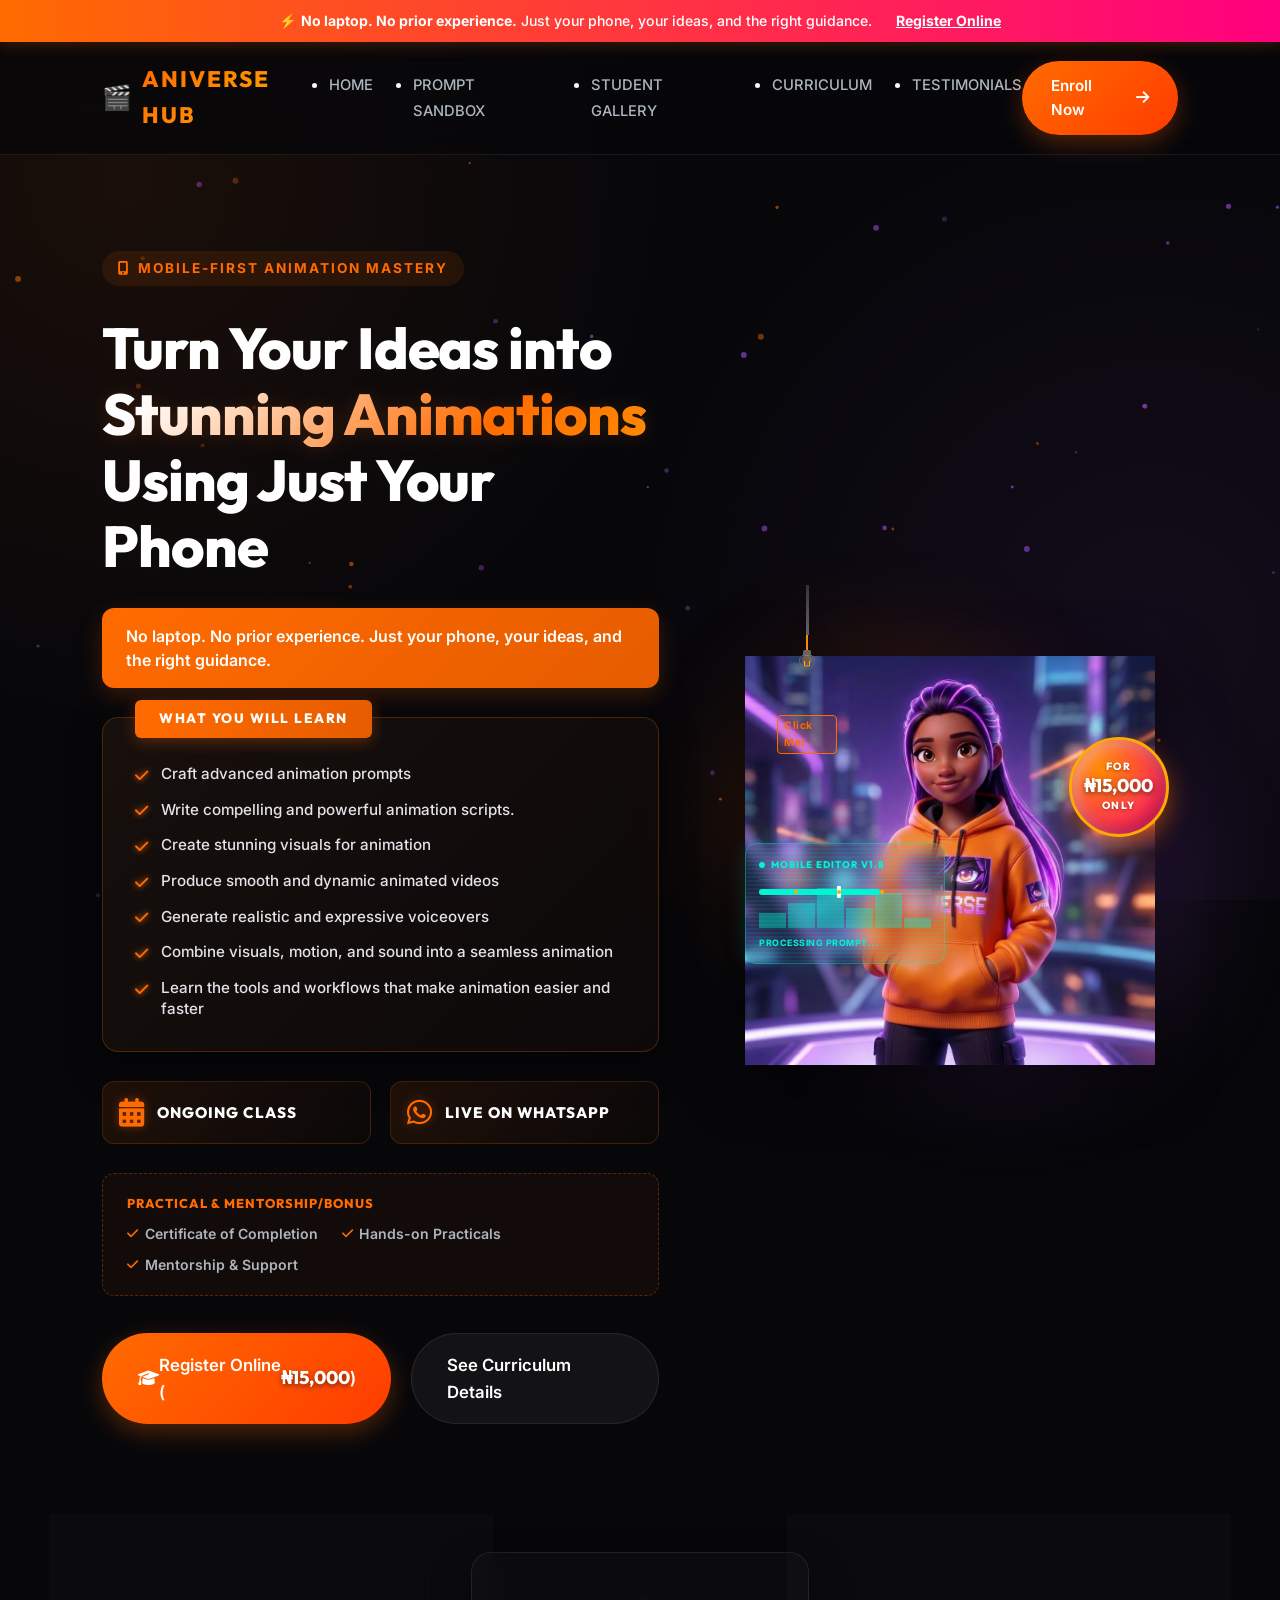
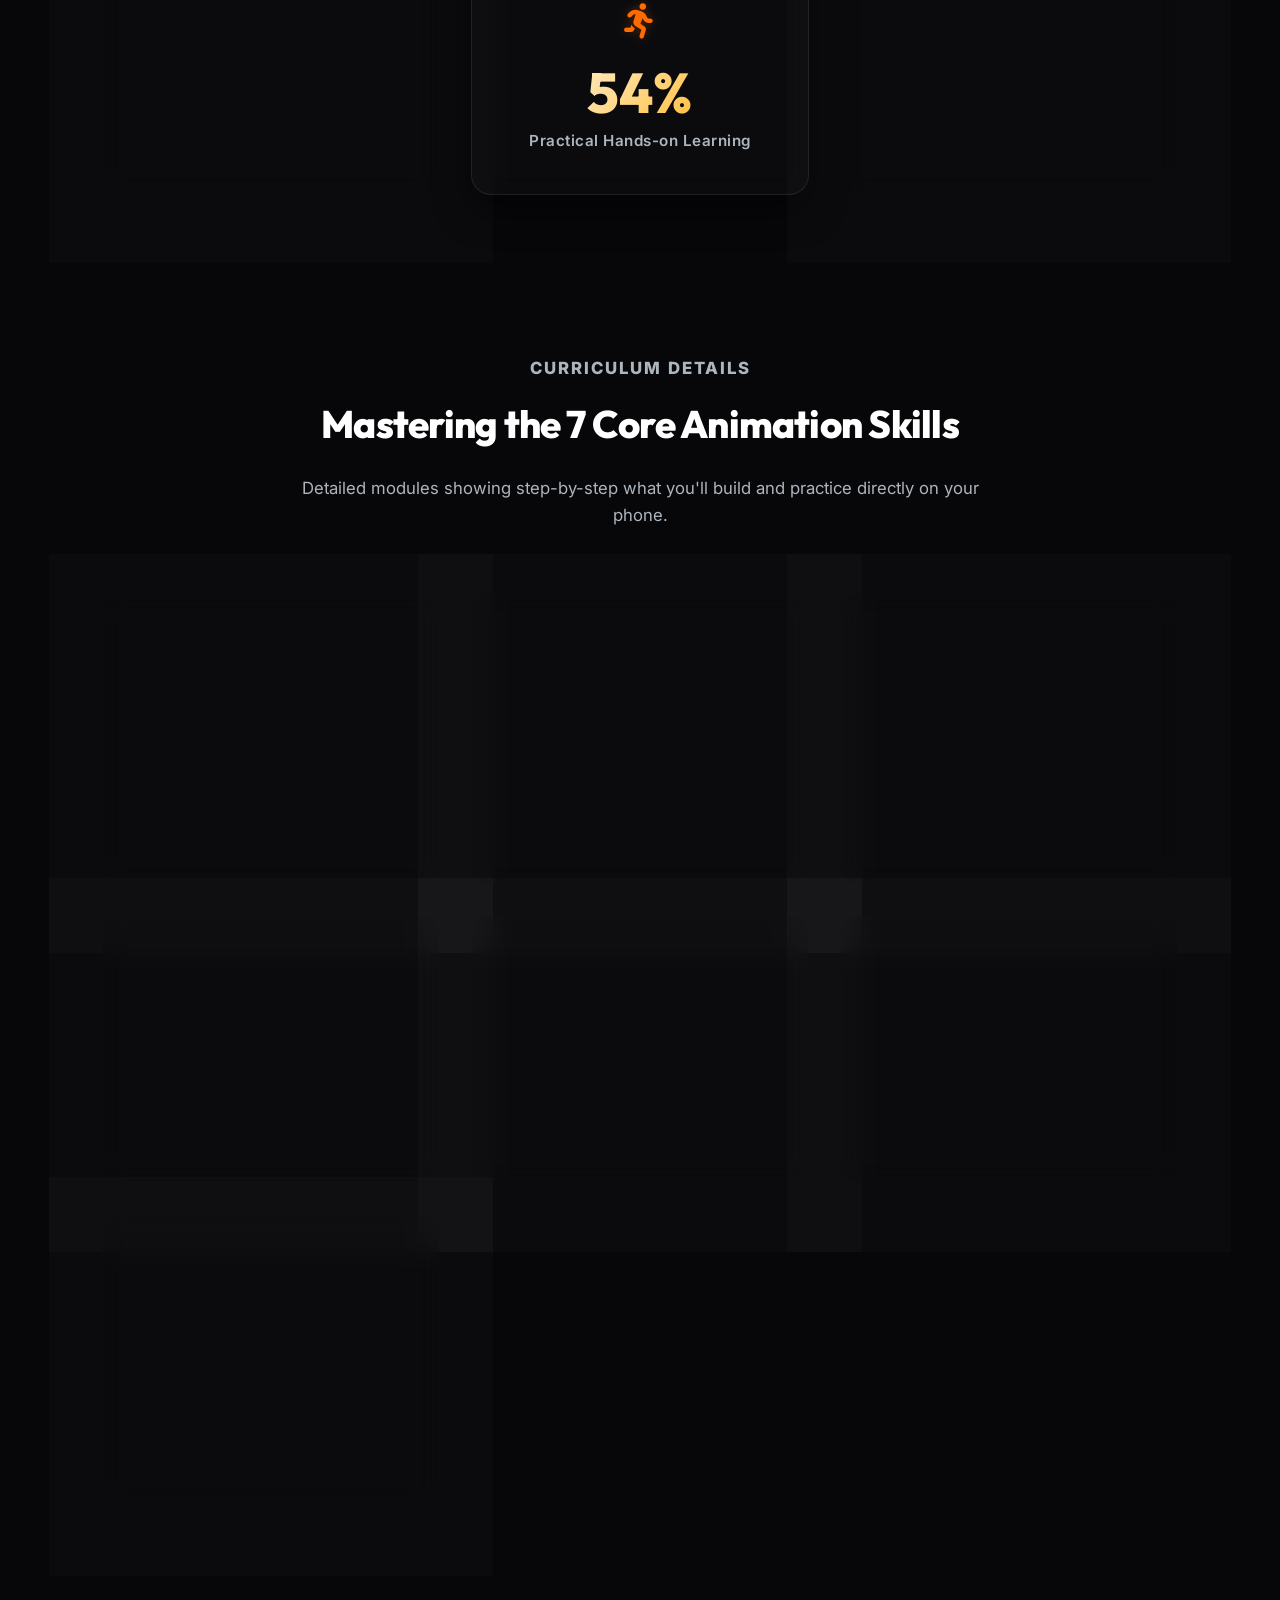
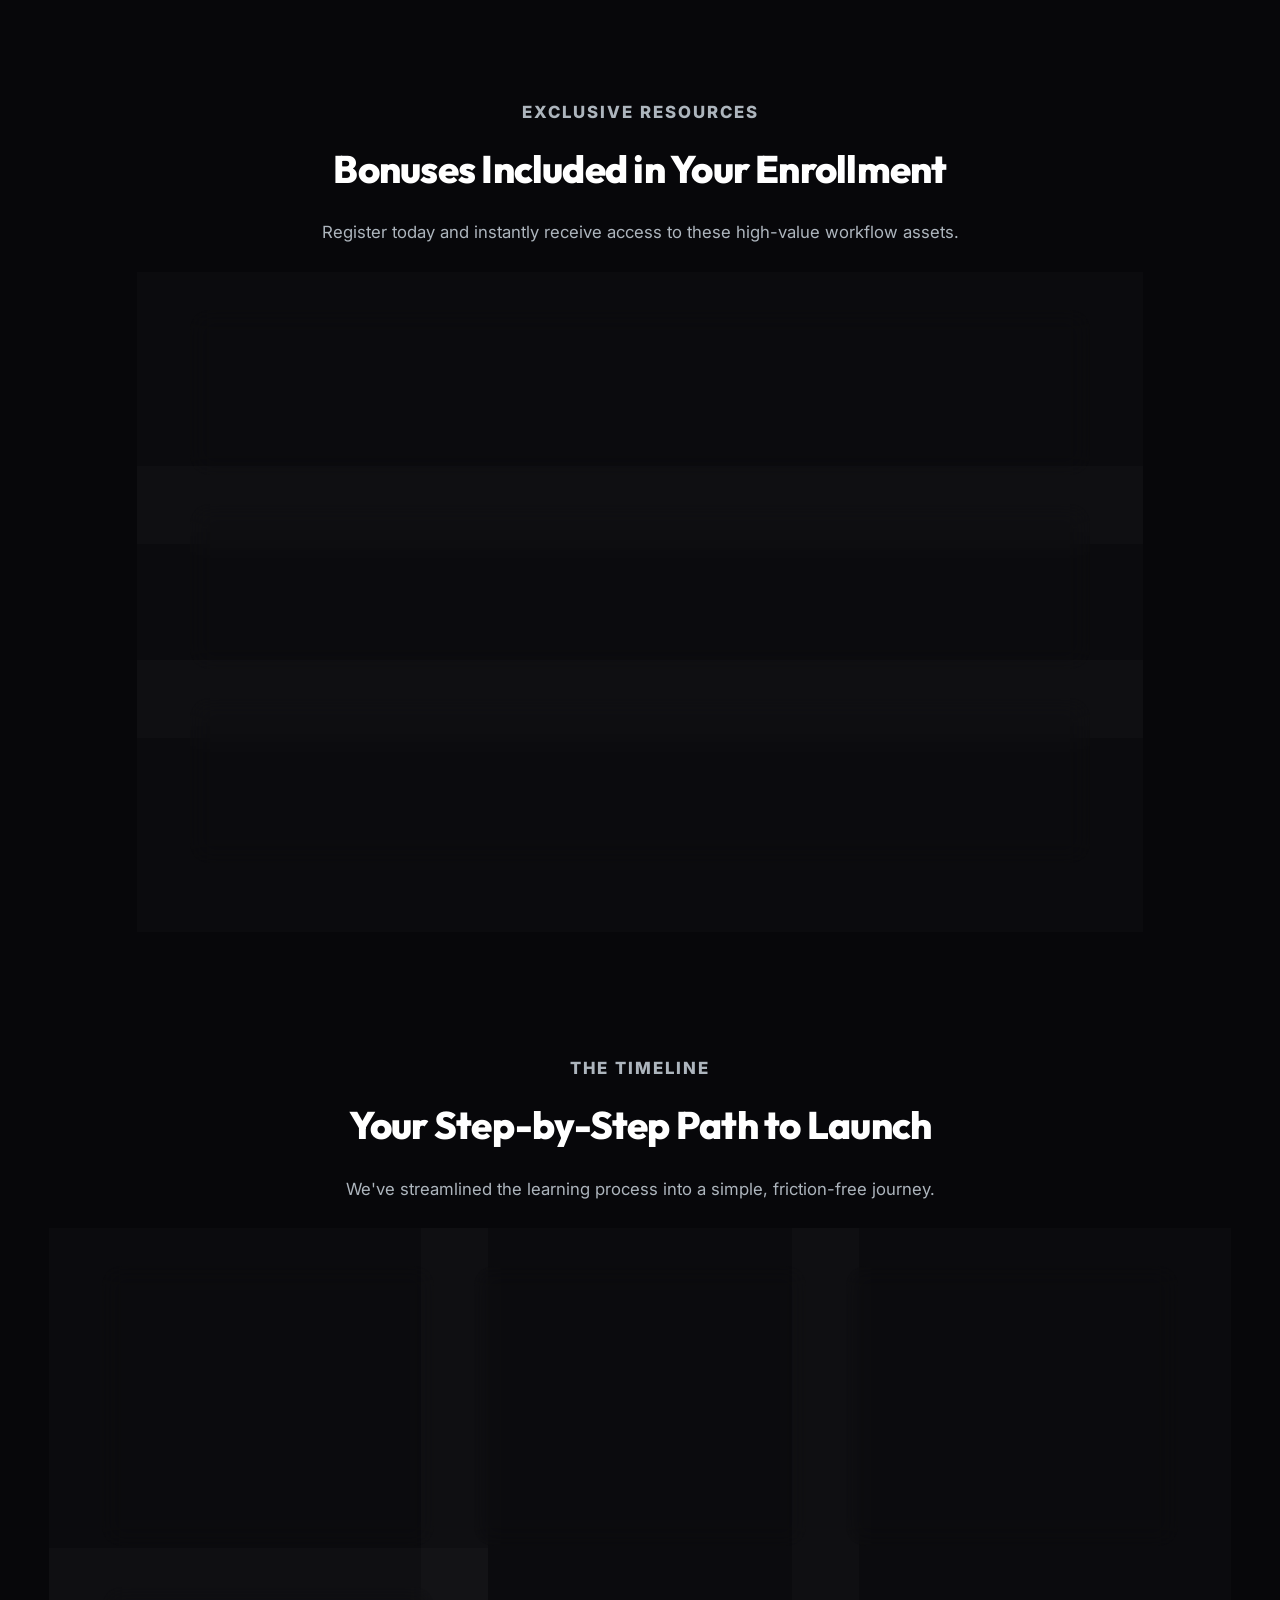
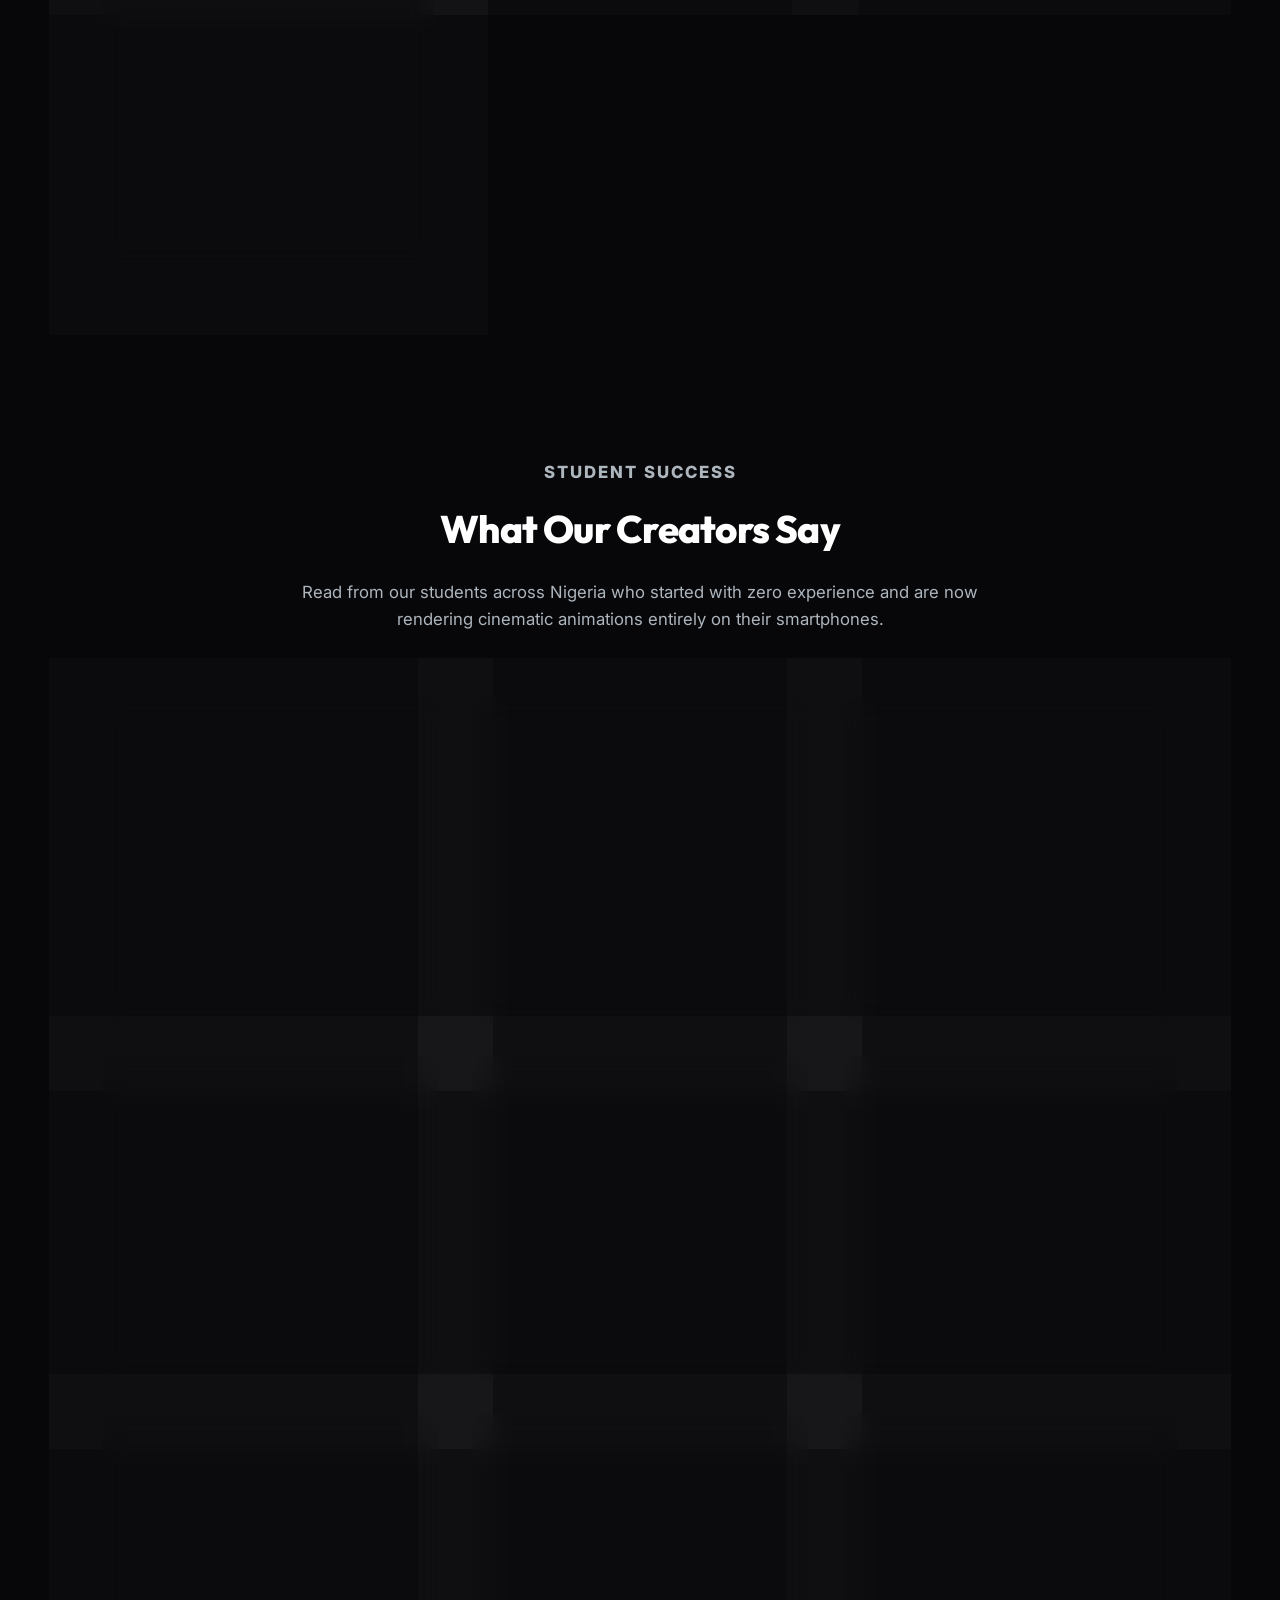
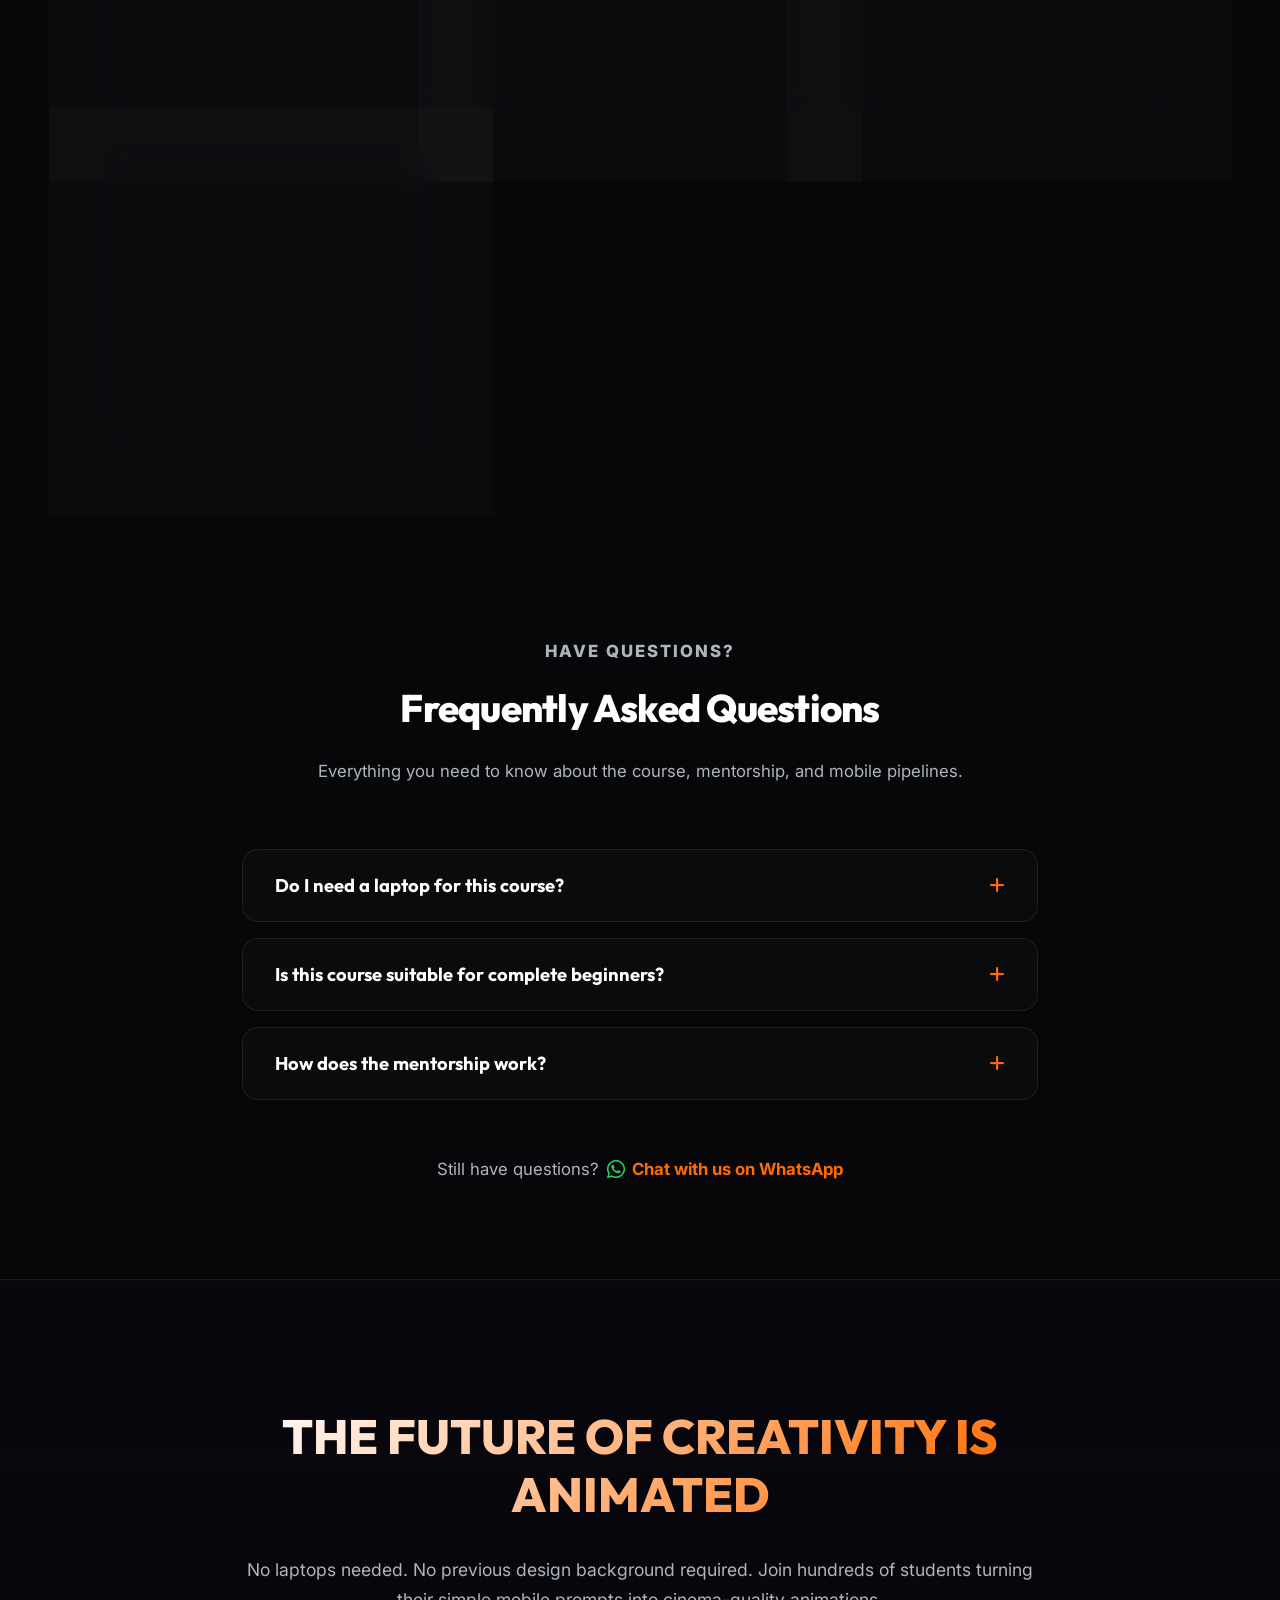
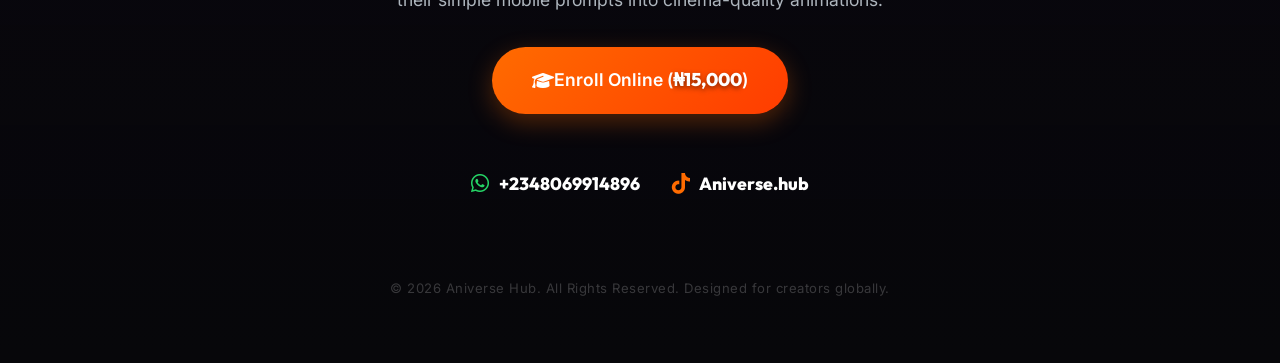
==== commit 35030f5c: "Update course pricing, class status, and Selar link" ====
--- a/index.html
+++ b/index.html
@@ -15,7 +15,7 @@
     <!-- Top Banner -->
     <div class="top-banner">
         <p>⚡ <strong>No laptop. No prior experience.</strong> Just your phone, your ideas, and the right guidance.</p>
-        <a class="banner-link" href="https://selar.com/636c88fpqn" target="_blank">Register Online</a>
+        <a class="banner-link" href="https://selar.com/0h3n733712" target="_blank">Register Online</a>
     </div>
 
     <!-- Navigation -->
@@ -33,7 +33,7 @@
                 <li><a href="#testimonials">TESTIMONIALS</a></li>
             </ul>
         </nav>
-        <a class="btn btn-primary nav-enroll" href="https://selar.com/636c88fpqn" target="_blank">
+        <a class="btn btn-primary nav-enroll" href="https://selar.com/0h3n733712" target="_blank">
             <span>Enroll Now</span> <i class="fa-solid fa-arrow-right"></i>
         </a>
     </header>
@@ -71,7 +71,7 @@
                     <div class="badge-item">
                         <i class="fa-solid fa-calendar-days"></i>
                         <div>
-                            <span class="badge-title">1ST AUGUST 2026</span>
+                            <span class="badge-title">ONGOING CLASS</span>
                         </div>
                     </div>
                     <div class="badge-item">
@@ -93,8 +93,8 @@
                 </div>
 
                 <div class="hero-actions">
-                    <a class="btn btn-primary btn-large" href="https://selar.com/636c88fpqn" target="_blank">
-                        <i class="fa-solid fa-graduation-cap"></i> Register Online (<span class="price-value">₦2,000</span>)
+                    <a class="btn btn-primary btn-large" href="https://selar.com/0h3n733712" target="_blank">
+                        <i class="fa-solid fa-graduation-cap"></i> Register Online (<span class="price-value">₦15,000</span>)
                     </a>
                     <a class="btn btn-secondary btn-large" href="#curriculum">See Curriculum Details</a>
                 </div>
@@ -164,7 +164,7 @@
                     <div class="parallax-layer price-layer" data-depth="0.9">
                         <div class="price-bubble-3d">
                             <span class="price-top">FOR</span>
-                            <span class="price-value">₦2,000</span>
+                            <span class="price-value">₦15,000</span>
                             <span class="price-bottom">ONLY</span>
                         </div>
                     </div>
@@ -496,7 +496,7 @@
                         <i class="fa-solid fa-star"></i>
                         <i class="fa-solid fa-star"></i>
                     </div>
-                    <p class="testimonial-quote">"Best <span class="price-value">₦2,000</span> I've spent this year. The monetization and agency models module alone are worth ten times the price."</p>
+                    <p class="testimonial-quote">"Best <span class="price-value">₦15,000</span> I've spent this year. The monetization and agency models module alone are worth ten times the price."</p>
                     <div class="testimonial-author">
                         <div class="author-avatar">KI</div>
                         <div class="author-info">
@@ -569,8 +569,8 @@
             <div class="footer-cta-container">
                 <p class="footer-title">THE FUTURE OF CREATIVITY IS ANIMATED</p>
                 <p class="footer-desc">No laptops needed. No previous design background required. Join hundreds of students turning their simple mobile prompts into cinema-quality animations.</p>
-                <a class="btn btn-primary btn-cta" href="https://selar.com/636c88fpqn" target="_blank">
-                    <i class="fa-solid fa-graduation-cap"></i> Enroll Online (<span class="price-value">₦2,000</span>)
+                <a class="btn btn-primary btn-cta" href="https://selar.com/0h3n733712" target="_blank">
+                    <i class="fa-solid fa-graduation-cap"></i> Enroll Online (<span class="price-value">₦15,000</span>)
                 </a>
                 
                 <div class="footer-contact-row">
